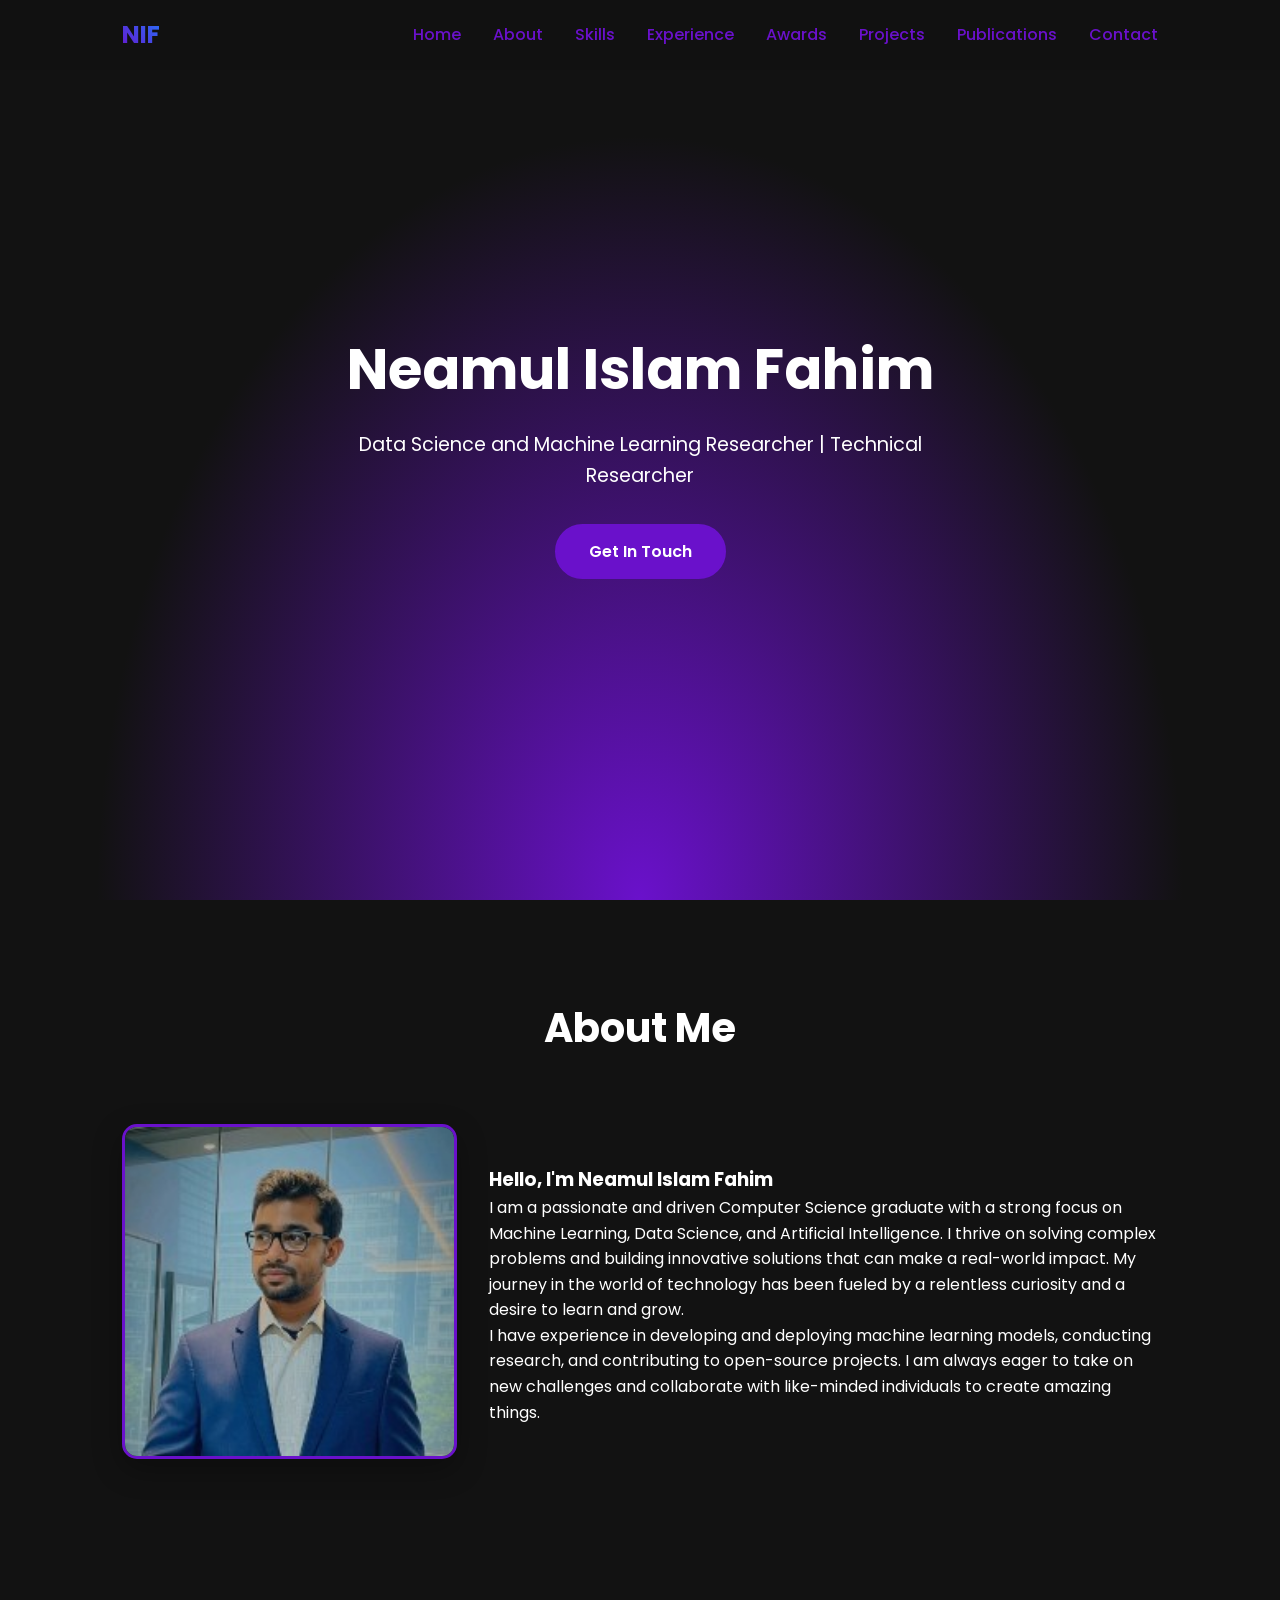
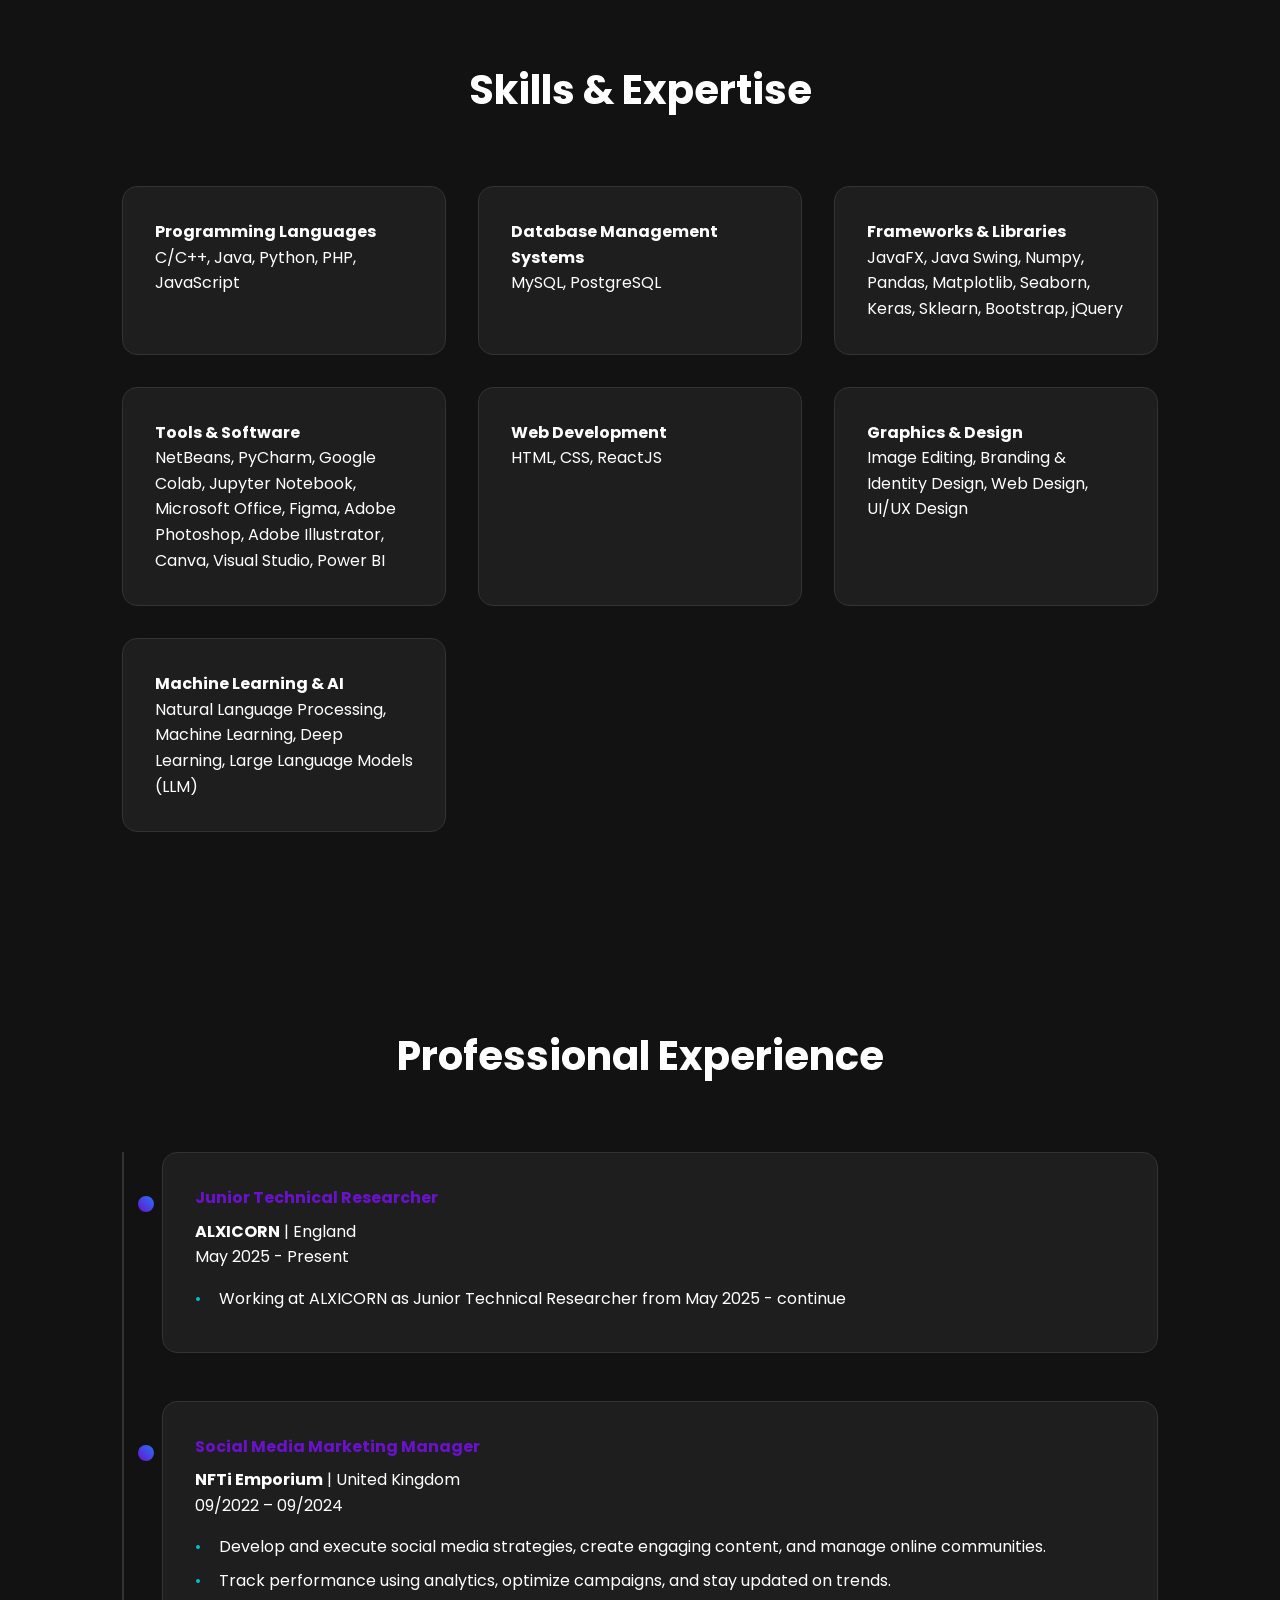
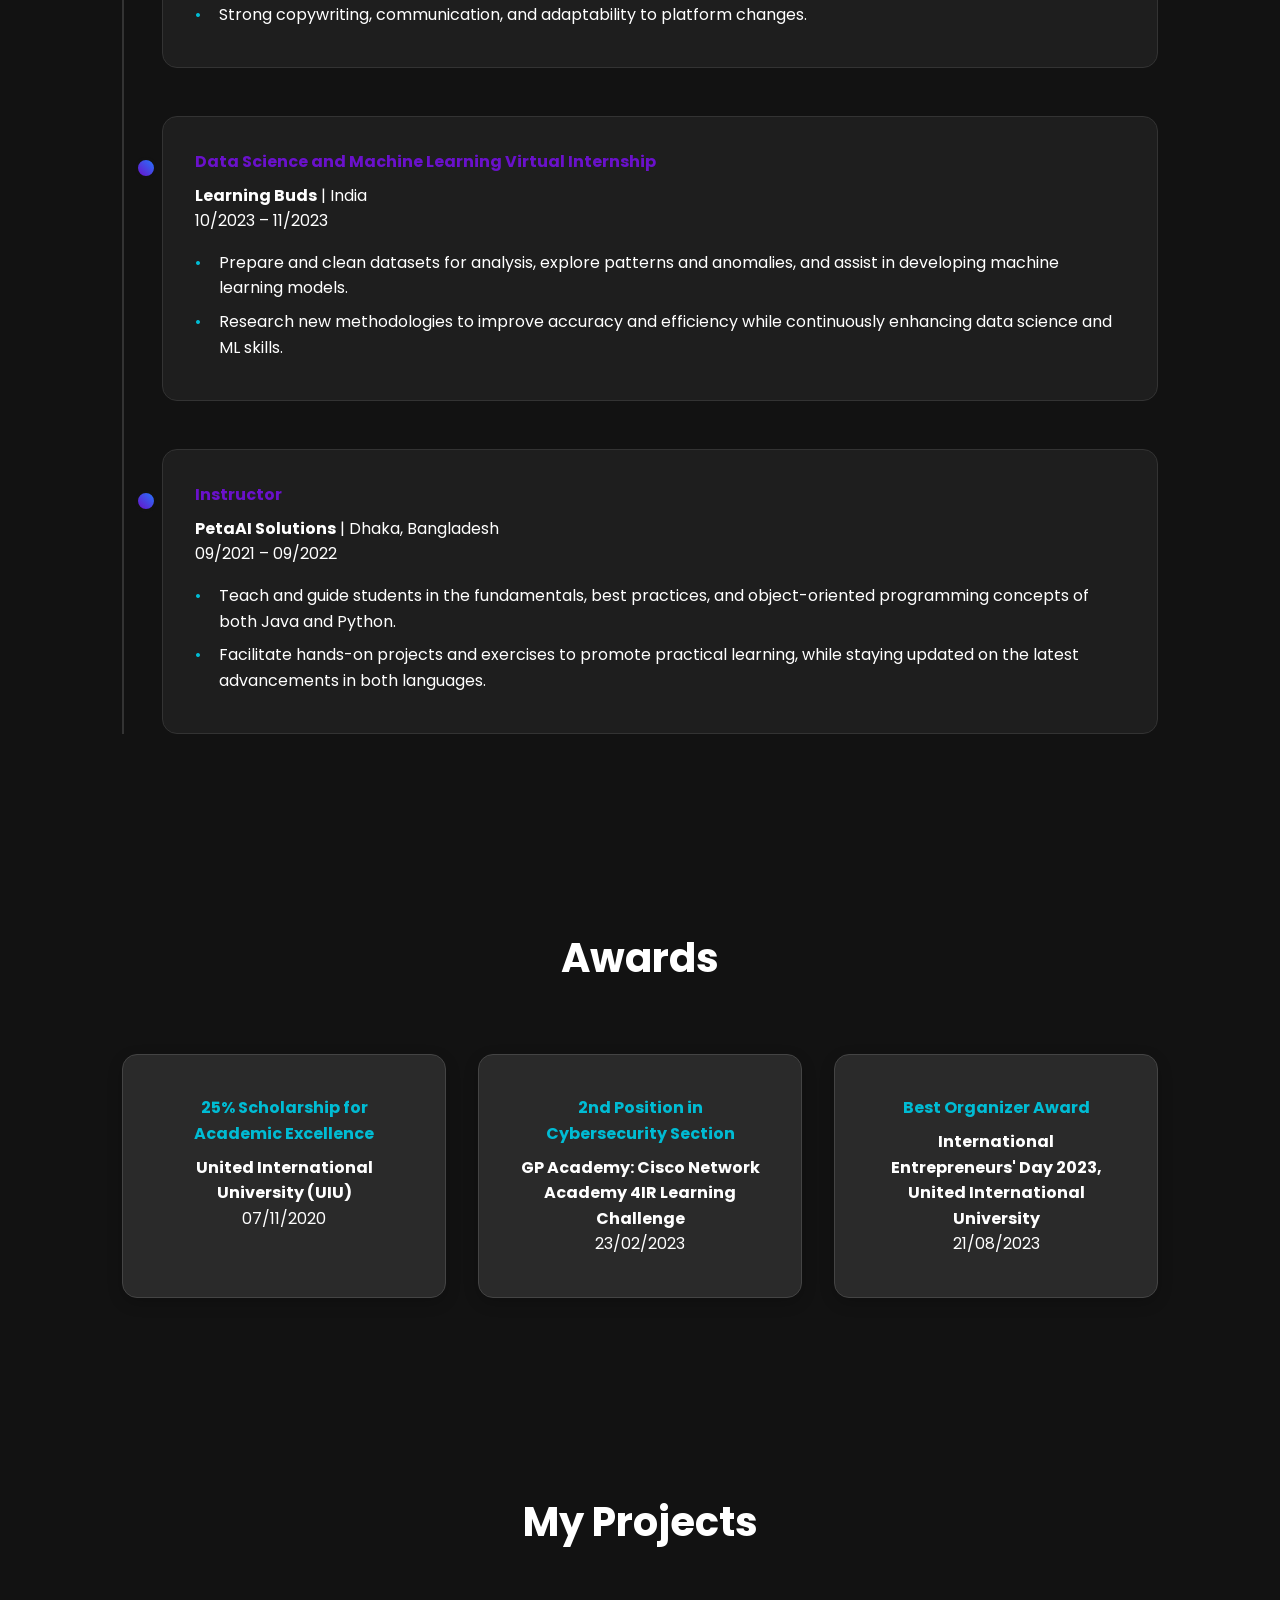
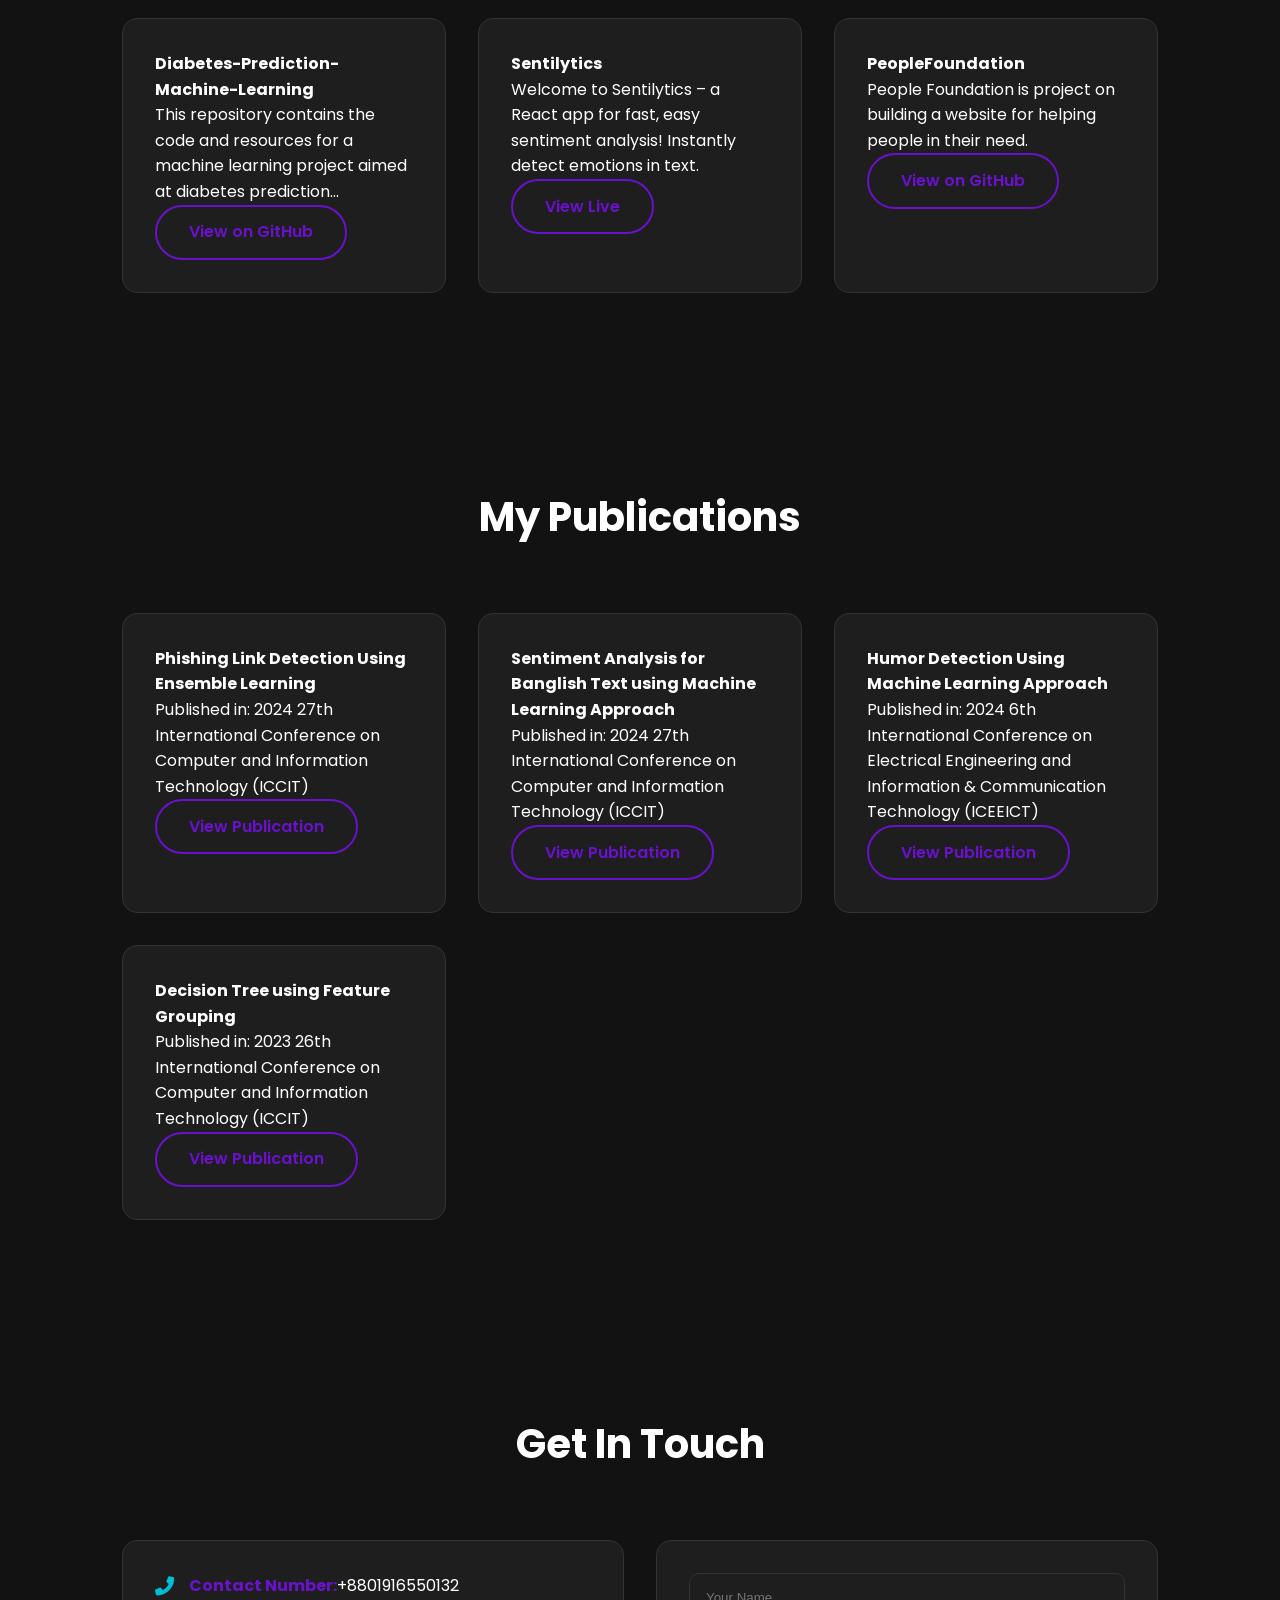
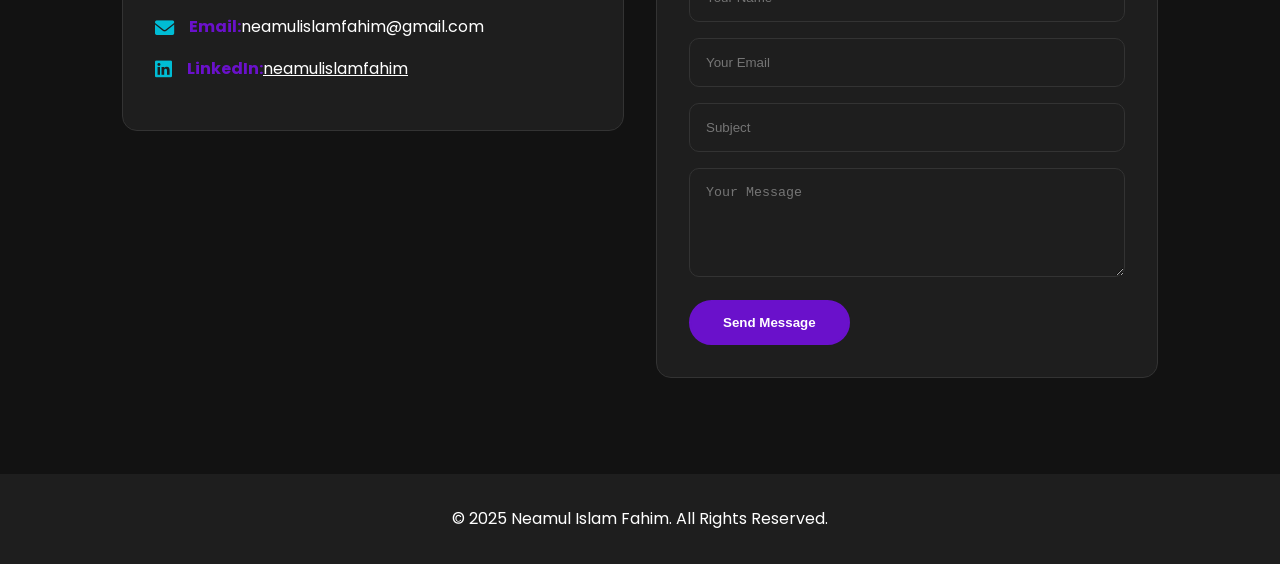
==== index.html @ 8d65718f "Update index.html" ====
<!DOCTYPE html>
<html lang="en">
<head>
    <meta charset="UTF-8">
    <meta name="viewport" content="width=device-width, initial-scale=1.0">
    <meta name="google-site-verification" content="n-lqE9daIj8BLgBkZ8KGbKtMg1hWwAxLnI8CBGKOR2A" />
    <meta name="description" content="Official website of Neamul Islam Fahim – showcasing my portfolio, projects, and skills.">
    <meta name="keywords" content="Neamul Islam Fahim, Portfolio, Web Developer, Projects">
    <meta name="author" content="Neamul Islam Fahim">
    <title>Neamul Islam Fahim - Portfolio</title>
    <link rel="stylesheet" href="style.css">
    <link rel="stylesheet" href="https://cdnjs.cloudflare.com/ajax/libs/font-awesome/6.0.0-beta3/css/all.min.css">
</head>
<body>

    <header>
        <div class="container">
            <nav>
                <a href="#home" class="logo">NIF</a>
                <ul class="nav-links">
                    <li><a href="#home">Home</a></li>
                    <li><a href="#about">About</a></li>
                    <li><a href="#skills">Skills</a></li>
                    <li><a href="#experience">Experience</a></li>
                    <li><a href="#awards">Awards</a></li>
                    <li><a href="#projects">Projects</a></li>
                    <li><a href="#publications">Publications</a></li>
                    <li><a href="#contact">Contact</a></li>
                </ul>
                <div class="burger">
                    <div class="line1"></div>
                    <div class="line2"></div>
                    <div class="line3"></div>
                </div>
            </nav>
        </div>
    </header>

    <main>
        <section id="home" class="hero">
            <div class="container">
                <h1 class="animated fadeInDown">Neamul Islam Fahim</h1>
                <p class="animated fadeInUp">Data Science and Machine Learning Researcher | Technical Researcher</p>
                <a href="#contact" class="btn btn-primary animated fadeInUp">Get In Touch</a>
            </div>
        </section>

        <section id="about">
            <div class="container">
                <div class="section-title animated fadeInUp">
                    <h2>About Me</h2>
                </div>
                <div class="grid-container">
                    <div class="animated fadeInLeft">
                        <img src="1746080669845.jpg" alt="Neamul Islam Fahim" class="profile-picture" style="width: 100%; border-radius: 15px;">
                    </div>
                    <div class="animated fadeInRight">
                        <h3>Hello, I'm Neamul Islam Fahim</h3>
                        <p>I am a passionate and driven Computer Science graduate with a strong focus on Machine Learning, Data Science, and Artificial Intelligence. I thrive on solving complex problems and building innovative solutions that can make a real-world impact. My journey in the world of technology has been fueled by a relentless curiosity and a desire to learn and grow.</p>
                        <p>I have experience in developing and deploying machine learning models, conducting research, and contributing to open-source projects. I am always eager to take on new challenges and collaborate with like-minded individuals to create amazing things.</p>
                    </div>
                </div>
            </div>
        </section>

        <section id="skills">
            <div class="container">
                <div class="section-title animated fadeInUp">
                    <h2>Skills & Expertise</h2>
                </div>
                <div class="grid-container">
                    <div class="card animated fadeInUp">
                        <h4>Programming Languages</h4>
                        <p>C/C++, Java, Python, PHP, JavaScript</p>
                    </div>
                    <div class="card animated fadeInUp">
                        <h4>Database Management Systems</h4>
                        <p>MySQL, PostgreSQL</p>
                    </div>
                    <div class="card animated fadeInUp">
                        <h4>Frameworks & Libraries</h4>
                        <p>JavaFX, Java Swing, Numpy, Pandas, Matplotlib, Seaborn, Keras, Sklearn, Bootstrap, jQuery</p>
                    </div>
                    <div class="card animated fadeInUp">
                        <h4>Tools & Software</h4>
                        <p>NetBeans, PyCharm, Google Colab, Jupyter Notebook, Microsoft Office, Figma, Adobe Photoshop, Adobe Illustrator, Canva, Visual Studio, Power BI</p>
                    </div>
                    <div class="card animated fadeInUp">
                        <h4>Web Development</h4>
                        <p>HTML, CSS, ReactJS</p>
                    </div>
                    <div class="card animated fadeInUp">
                        <h4>Graphics & Design</h4>
                        <p>Image Editing, Branding & Identity Design, Web Design, UI/UX Design</p>
                    </div>
                    <div class="card animated fadeInUp">
                        <h4>Machine Learning & AI</h4>
                        <p>Natural Language Processing, Machine Learning, Deep Learning, Large Language Models (LLM)</p>
                    </div>
                </div>
            </div>
        </section>

        <section id="experience">
            <div class="container">
                <div class="section-title animated fadeInUp">
                    <h2>Professional Experience</h2>
                </div>
                <div class="grid-container">
                    <div class="experience-item animated fadeInUp">
                        <h4>Junior Technical Researcher</h4>
                        <p><strong>ALXICORN</strong> | England</p>
                        <p>May 2025 - Present</p>
                        <ul>
                            <li>Working at ALXICORN as Junior Technical Researcher from May 2025 - continue</li>
                        </ul>
                    </div>
                    <div class="experience-item animated fadeInUp">
                        <h4>Social Media Marketing Manager</h4>
                        <p><strong>NFTi Emporium</strong> | United Kingdom</p>
                        <p>09/2022 – 09/2024</p>
                        <ul>
                            <li>Develop and execute social media strategies, create engaging content, and manage online communities.</li>
                            <li>Track performance using analytics, optimize campaigns, and stay updated on trends.</li>
                            <li>Strong copywriting, communication, and adaptability to platform changes.</li>
                        </ul>
                    </div>
                    <div class="experience-item animated fadeInUp">
                        <h4>Data Science and Machine Learning Virtual Internship</h4>
                        <p><strong>Learning Buds</strong> | India</p>
                        <p>10/2023 – 11/2023</p>
                        <ul>
                            <li>Prepare and clean datasets for analysis, explore patterns and anomalies, and assist in developing machine learning models.</li>
                            <li>Research new methodologies to improve accuracy and efficiency while continuously enhancing data science and ML skills.</li>
                        </ul>
                    </div>
                    <div class="experience-item animated fadeInUp">
                        <h4>Instructor</h4>
                        <p><strong>PetaAI Solutions</strong> | Dhaka, Bangladesh</p>
                        <p>09/2021 – 09/2022</p>
                        <ul>
                            <li>Teach and guide students in the fundamentals, best practices, and object-oriented programming concepts of both Java and Python.</li>
                            <li>Facilitate hands-on projects and exercises to promote practical learning, while staying updated on the latest advancements in both languages.</li>
                        </ul>
                    </div>
                </div>
            </div>
        </section>

        <section id="awards">
            <div class="container">
                <div class="section-title animated fadeInUp">
                    <h2>Awards</h2>
                </div>
                <div class="grid-container">
                    <div class="card animated fadeInUp">
                        <h4>25% Scholarship for Academic Excellence</h4>
                        <p><strong>United International University (UIU)</strong></p>
                        <p>07/11/2020</p>
                    </div>
                    <div class="card animated fadeInUp">
                        <h4>2nd Position in Cybersecurity Section</h4>
                        <p><strong>GP Academy: Cisco Network Academy 4IR Learning Challenge</strong></p>
                        <p>23/02/2023</p>
                    </div>
                    <div class="card animated fadeInUp">
                        <h4>Best Organizer Award</h4>
                        <p><strong>International Entrepreneurs' Day 2023, United International University</strong></p>
                        <p>21/08/2023</p>
                    </div>
                </div>
            </div>
        </section>

        <section id="projects">
            <div class="container">
                <div class="section-title animated fadeInUp">
                    <h2>My Projects</h2>
                </div>
                <div class="grid-container" id="projects-container">
                    <div class="card animated fadeInUp">
                        <h4>Diabetes-Prediction-Machine-Learning</h4>
                        <p>This repository contains the code and resources for a machine learning project aimed at diabetes prediction...</p>
                        <a href="https://github.com/NeamulIslamFahim/Diabetes-Prediction-Machine-Learning" class="btn btn-secondary" target="_blank">View on GitHub</a>
                    </div>
                    <div class="card animated fadeInUp">
                        <h4>Sentilytics</h4>
                        <p>Welcome to Sentilytics – a React app for fast, easy sentiment analysis! Instantly detect emotions in text.</p>
                        <a href="https://neamulislamfahim.github.io/Sentilytics/" class="btn btn-secondary" target="_blank">View Live</a>
                    </div>
                    <div class="card animated fadeInUp">
                        <h4>PeopleFoundation</h4>
                        <p>People Foundation is project on building a website for helping people in their need.</p>
                        <a href="https://github.com/NeamulIslamFahim/PeopleFoundation" class="btn btn-secondary" target="_blank">View on GitHub</a>
                    </div>
                </div>
            </div>
        </section>

        <section id="publications">
            <div class="container">
                <div class="section-title animated fadeInUp">
                    <h2>My Publications</h2>
                </div>
                <div class="grid-container" id="publications-container">
                    <div class="card animated fadeInUp">
                        <h4>Phishing Link Detection Using Ensemble Learning</h4>
                        <p>Published in: 2024 27th International Conference on Computer and Information Technology (ICCIT)</p>
                        <a href="https://doi.org/10.1109/ICCIT64611.2024.11022567" class="btn btn-secondary">View Publication</a>
                    </div>
                    <div class="card animated fadeInUp">
                        <h4>Sentiment Analysis for Banglish Text using Machine Learning Approach</h4>
                        <p>Published in: 2024 27th International Conference on Computer and Information Technology (ICCIT)</p>
                        <a href="https://doi.org/10.1109/ICCIT64611.2024.11022100" class="btn btn-secondary">View Publication</a>
                    </div>
                    <div class="card animated fadeInUp">
                        <h4>Humor Detection Using Machine Learning Approach</h4>
                        <p>Published in: 2024 6th International Conference on Electrical Engineering and Information & Communication Technology (ICEEICT)</p>
                        <a href="https://doi.org/10.1109/ICEEICT62016.2024.10534417" class="btn btn-secondary">View Publication</a>
                    </div>
                    <div class="card animated fadeInUp">
                        <h4>Decision Tree using Feature Grouping</h4>
                        <p>Published in: 2023 26th International Conference on Computer and Information Technology (ICCIT)</p>
                        <a href="https://doi.org/10.1109/ICCIT60459.2023.10441110" class="btn btn-secondary" target="_blank">View Publication</a>
                    </div>
                </div>
            </div>
        </section>

        <section id="contact">
            <div class="container">
                <div class="section-title animated fadeInUp">
                    <h2>Get In Touch</h2>
                </div>
                <div class="grid-container contact-grid">
                    <div class="contact-info animated fadeInUp">
                        <p><i class="fas fa-phone-alt"></i> <strong>Contact Number:</strong> +8801916550132</p>
                        <p><i class="fas fa-envelope"></i> <strong>Email:</strong>  neamulislamfahim@gmail.com</p>
                        <p><i class="fab fa-linkedin"></i> <strong>LinkedIn:</strong>  <a href="https://bd.linkedin.com/in/neamulislamfahim" target="_blank">neamulislamfahim</a></p>
                    </div>
                    <div class="contact-form animated fadeInUp">
                        <form action="mailto:neamulislamfahim@gmail.com" method="post" enctype="text/plain">
                            <input type="text" name="name" placeholder="Your Name">
                            <input type="email" name="email" placeholder="Your Email">
                            <input type="text" name="subject" placeholder="Subject">
                            <textarea name="message" placeholder="Your Message" rows="5"></textarea>
                            <button type="submit" class="btn btn-primary">Send Message</button>
                        </form>
                    </div>
                </div>
            </div>
        </section>
    </main>

    <footer>
        <div class="container">
            <p>&copy; 2025 Neamul Islam Fahim. All Rights Reserved.</p>
        </div>
    </footer>

    <script src="script.js"></script>
</body>
</html>
---- style.css ----
@import url('https://fonts.googleapis.com/css2?family=Poppins:wght@300;400;500;600;700&display=swap');

:root {
    --primary-color: #6a11cb;
    --secondary-color: #2575fc;
    --background-color: #121212;
    --text-color: #ffffff;
    --card-color: #1e1e1e;
    --border-color: #333333;
    --accent-color: #00bcd4; /* A new accent color for differentiation */
}

* {
    margin: 0;
    padding: 0;
    box-sizing: border-box;
}

body {
    font-family: 'Poppins', sans-serif;
    background-color: var(--background-color);
    color: var(--text-color);
    line-height: 1.6;
    overflow-x: hidden;
    word-wrap: break-word; /* Added for long words */
}

a {
    color: var(--primary-color);
    text-decoration: none;
    transition: color 0.3s ease;
}

a:hover {
    color: var(--secondary-color);
}

.container {
    max-width: 1100px;
    margin: 0 auto;
    padding: 0 2rem;
}

header {
    background-color: rgba(18, 18, 18, 0.8);
    backdrop-filter: blur(10px);
    padding: 1rem 0;
    position: fixed;
    width: 100%;
    top: 0;
    z-index: 1000;
    transition: background-color 0.3s ease;
}

header.scrolled {
    background-color: rgba(18, 18, 18, 0.95);
}

nav {
    display: flex;
    justify-content: space-between;
    align-items: center;
}

nav ul {
    list-style: none;
    display: flex;
    gap: 2rem;
}

nav ul li a {
    font-weight: 500;
    position: relative;
}

nav ul li a::after {
    content: '';
    position: absolute;
    width: 0;
    height: 2px;
    bottom: -5px;
    left: 0;
    background: linear-gradient(45deg, var(--primary-color), var(--secondary-color));
    transition: width 0.3s ease;
}

nav ul li a:hover::after {
    width: 100%;
}

.logo {
    font-size: 1.5rem;
    font-weight: 700;
    background: linear-gradient(45deg, var(--primary-color), var(--secondary-color));
    -webkit-background-clip: text;
    -webkit-text-fill-color: transparent;
}

.hero {
    min-height: 100vh;
    display: flex;
    align-items: center;
    text-align: center;
    padding-top: 100px;
    background: radial-gradient(ellipse at bottom, var(--primary-color) 0%, var(--background-color) 60%);
}

.hero h1 {
    font-size: 3.5rem;
    font-weight: 700;
    margin-bottom: 1rem;
    animation: fadeInDown 1s ease;
}

.hero p {
    font-size: 1.2rem;
    max-width: 600px;
    margin: 0 auto 2rem auto;
    animation: fadeInUp 10s ease;
}

.btn {
    display: inline-block;
    padding: 0.8rem 2rem;
    border: 2px solid var(--primary-color);
    border-radius: 50px;
    font-weight: 600;
    transition: all 0.3s ease;
}

.btn-primary {
    background-color: var(--primary-color);
    color: var(--text-color);
}

.btn-primary:hover {
    background-color: transparent;
    color: var(--primary-color);
}

.btn-secondary {
    background-color: transparent;
    color: var(--primary-color);
}

.btn-secondary:hover {
    background-color: var(--primary-color);
    color: var(--text-color);
}

section {
    padding: 6rem 0;
}

.section-title {
    text-align: center;
    margin-bottom: 4rem;
}

.section-title h2 {
    font-size: 2.5rem;
    font-weight: 700;
    margin-bottom: 1rem;
}

.card {
    background-color: var(--card-color);
    padding: 2rem;
    border-radius: 15px;
    border: 1px solid var(--border-color);
    transition: transform 0.3s ease, box-shadow 0.3s ease;
}

.card:hover {
    transform: translateY(-10px);
    box-shadow: 0 10px 30px rgba(0, 0, 0, 0.3);
}

.grid-container {
    display: grid;
    grid-template-columns: repeat(auto-fit, minmax(300px, 1fr));
    gap: 2rem;
}

#about .grid-container {
    grid-template-columns: 1fr 2fr;
    align-items: center;
}

.profile-picture {
    width: 100%;
    border-radius: 15px;
    border: 3px solid var(--primary-color);
    box-shadow: 0 10px 30px rgba(0, 0, 0, 0.3);
    transition: transform 0.3s ease, box-shadow 0.3s ease;
}

.profile-picture:hover {
    transform: scale(1.05);
    box-shadow: 0 15px 40px rgba(0, 0, 0, 0.5);
}

.progress-bar {
    background-color: #333;
    border-radius: 5px;
    margin-bottom: 1rem;
}

.progress {
    background: linear-gradient(45deg, var(--primary-color), var(--secondary-color));
    height: 10px;
    border-radius: 5px;
    text-align: right;
    color: white;
    padding-right: 5px;
}

form input,
form textarea {
    width: 100%;
    padding: 1rem;
    margin-bottom: 1rem;
    background-color: var(--card-color);
    border: 1px solid var(--border-color);
    border-radius: 10px;
    color: var(--text-color);
}

footer {
    text-align: center;
    padding: 2rem 0;
    background-color: var(--card-color);
}

/* Professional Experience Section Styling */
#experience .grid-container {
    display: flex;
    flex-direction: column;
    gap: 3rem;
    position: relative;
    padding-left: 20px; /* Space for the timeline line */
}

#experience .grid-container::before {
    content: '';
    position: absolute;
    left: 0;
    top: 0;
    bottom: 0;
    width: 2px;
    background-color: var(--border-color);
}

.experience-item {
    background-color: var(--card-color);
    padding: 2rem;
    border-radius: 15px;
    border: 1px solid var(--border-color);
    position: relative;
    margin-left: 20px; /* Offset for the dot */
}

.experience-item::before {
    content: '';
    position: absolute;
    left: -28px; /* Position the dot on the timeline */
    top: 2.5rem;
    width: 16px;
    height: 16px;
    background: linear-gradient(45deg, var(--primary-color), var(--secondary-color));
    border-radius: 50%;
    border: 3px solid var(--background-color);
    z-index: 1;
}

.experience-item h4 {
    color: var(--primary-color);
    margin-bottom: 0.5rem;
}

.experience-item p strong {
    color: var(--text-color);
}

.experience-item ul {
    list-style: none;
    padding-left: 0;
    margin-top: 1rem;
}

.experience-item ul li {
    margin-bottom: 0.5rem;
    position: relative;
    padding-left: 1.5rem;
}

.experience-item ul li::before {
    content: '\2022'; /* Bullet point */
    color: var(--accent-color);
    position: absolute;
    left: 0;
}

/* Awards Section Styling */
#awards .grid-container {
    grid-template-columns: repeat(auto-fit, minmax(300px, 1fr));
}

#awards .card {
    background-color: #2a2a2a; /* Slightly different card color */
    border: 1px solid #444;
    box-shadow: 0 5px 15px rgba(0, 0, 0, 0.2);
    text-align: center;
    padding: 2.5rem;
}

#awards .card h4 {
    color: var(--accent-color);
    margin-bottom: 0.5rem;
}

#awards .card p strong {
    color: var(--text-color);
}

/* Contact Section Styling */
#contact .contact-grid {
    display: grid;
    grid-template-columns: repeat(auto-fit, minmax(300px, 1fr));
    gap: 2rem;
    align-items: start;
}

#contact .contact-info,
#contact .contact-form {
    background-color: var(--card-color);
    padding: 2rem;
    border-radius: 15px;
    border: 1px solid var(--border-color);
}

#contact .contact-info p {
    margin-bottom: 1rem;
    display: flex;
    align-items: center;
}

#contact .contact-info p strong {
    color: var(--primary-color);
}

#contact .contact-info a {
    color: var(--text-color);
    text-decoration: underline;
}

#contact .contact-info i {
    font-size: 1.2rem;
    margin-right: 15px;
    color: var(--accent-color);
}

@keyframes fadeInDown {
    from {
        opacity: 0;
        transform: translateY(-50px);
    }
    to {
        opacity: 1;
        transform: translateY(0);
    }
}

@keyframes fadeInUp {
    from {
        opacity: 0;
        transform: translateY(50px);
    }
    to {
        opacity: 1;
        transform: translateY(0);
    }
}

.animated {
    opacity: 0;
    transition: opacity 0.5s, transform 0.5s;
}

.fadeInUp {
    transform: translateY(50px);
}

.fadeInLeft {
    transform: translateX(-50px);
}

.fadeInRight {
    transform: translateX(50px);
}

.visible {
    opacity: 1;
    transform: translate(0, 0);
}

/* Burger menu styles */
.burger {
    display: none; /* Hidden by default on desktop */
    cursor: pointer;
}

.burger div {
    width: 25px;
    height: 3px;
    background-color: var(--text-color);
    margin: 5px;
    transition: all 0.3s ease;
}

/* Responsive Styles */
@media screen and (max-width: 768px) {
    body {
        overflow-x: hidden;
    }

    nav ul {
        position: absolute;
        right: 0;
        height: 92vh;
        top: 8vh;
        background-color: var(--background-color);
        display: flex;
        flex-direction: column;
        align-items: center;
        width: 50%;
        transform: translateX(100%); /* This hides it initially */
        transition: transform 0.5s ease-in;
        z-index: 999;
        overflow-y: auto; /* Make it scrollable */
        gap: 0; /* Remove gap for mobile navigation */
    }

    nav ul li {
        display: block; /* Ensure list items are block-level */
        text-align: center; /* Center text within list items */
        padding: 1rem 0; /* Add vertical padding */
    }

    .burger {
        display: block;
    }

    .nav-active {
        transform: translateX(0%); /* This shows the nav */
    }

    .hero h1 {
        font-size: 2.5rem;
    }

    .hero p {
        font-size: 1rem;
    }

    .section-title h2 {
        font-size: 2rem;
    }

    #experience .grid-container {
        padding-left: 0; /* Remove padding-left from grid-container */
    }

    #experience .grid-container::before {
        left: 15px;
    }

    .experience-item {
        margin-left: 0; /* Remove margin-left from experience-item */
        padding-left: 40px; /* Add padding-left to experience-item to make space for dot */
    }

    .experience-item::before {
        left: 15px; /* Adjust dot position */
    }

    .grid-container {
        grid-template-columns: 1fr;
    }

    #about .grid-container {
        grid-template-columns: 1fr;
    }

    #contact .contact-grid {
        grid-template-columns: 1fr;
    }
}

@media screen and (max-width: 480px) {
    .container {
        padding: 0 1rem;
    }

    .hero h1 {
        font-size: 2rem;
    }

    .hero p {
        font-size: 0.9rem;
    }

    .section-title h2 {
        font-size: 1.8rem;
    }

    nav ul {
        width: 70%;
    }
}

@media screen and (max-width: 320px) {
    * {
        max-width: 100%;
        overflow-x: hidden;
    }

    body {
        word-wrap: break-word;
    }

    .hero h1 {
        font-size: 1.8rem;
    }

    .hero p {
        font-size: 0.8rem;
    }

    .section-title h2 {
        font-size: 1.6rem;
    }

    .container {
        padding: 0 0.5rem; /* Reduce padding further for very small screens */
    }

    nav ul {
        width: 100%; /* Adjust nav width for smaller screens */
    }

    .grid-container {
        grid-template-columns: 1fr; /* Ensure single column */
    }

    .card {
        padding: 1.5rem;
        min-width: 0;
    }

    #experience .experience-item {
        padding: 1.5rem;
        min-width: 0;
    }

    #awards .card {
        padding: 1.5rem;
        min-width: 0;
    }

    #contact .contact-info,
    #contact .contact-form {
        padding: 1.5rem;
        min-width: 0;
    }

    /* Adjust minmax for grid items to be smaller */
    .grid-container.minmax-adjust {
        grid-template-columns: repeat(auto-fit, minmax(260px, 1fr));
    }
}

/* Burger Animation */
.toggle .line1 {
    transform: rotate(-45deg) translate(-5px, 6px);
}

.toggle .line2 {
    opacity: 0;
}

.toggle .line3 {
    transform: rotate(45deg) translate(-5px, -6px);
}

/* Nav Link Fade Animation */
@keyframes navLinkFade {
    from {
        opacity: 0;
        transform: translateX(50px);
    }
    to {
        opacity: 1;
        transform: translateX(0px);
    }
}

/* Explicitly make nav links visible when active */
nav.nav-active li {
    opacity: 1 !important;
}
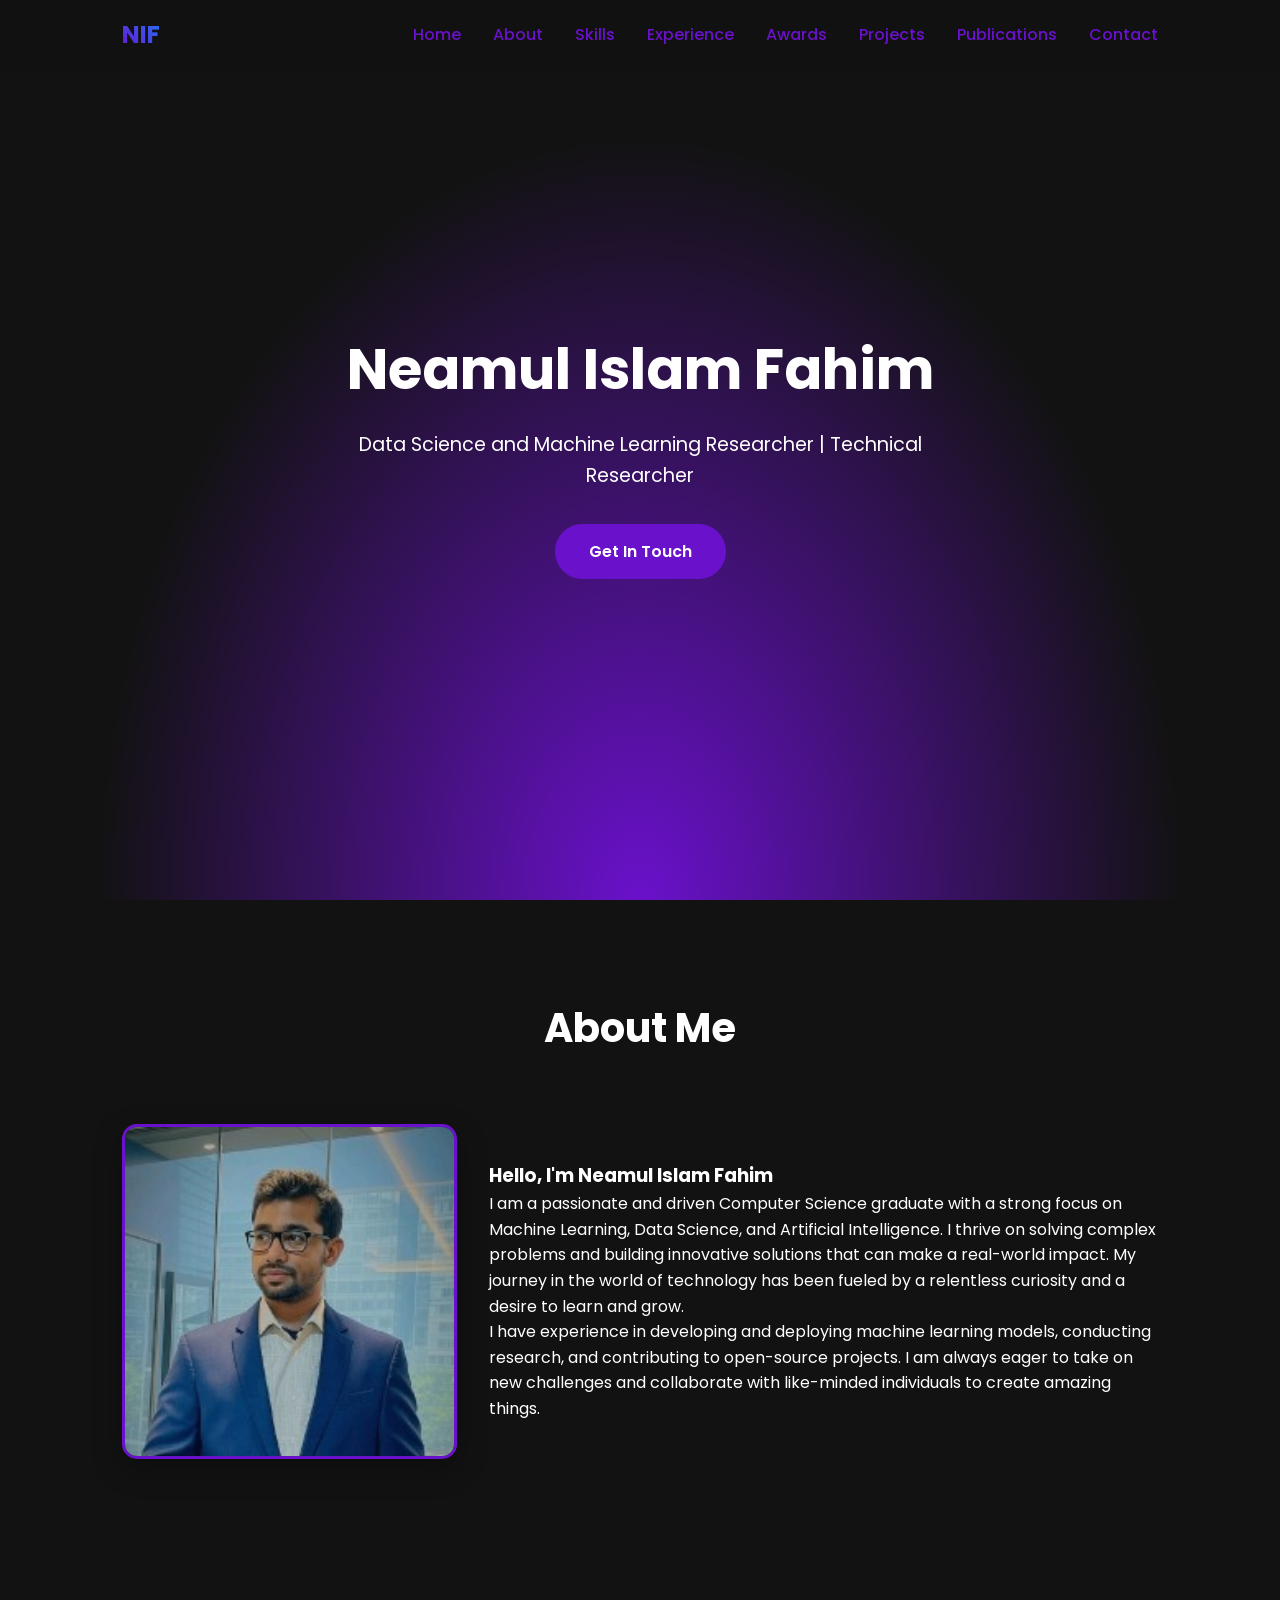
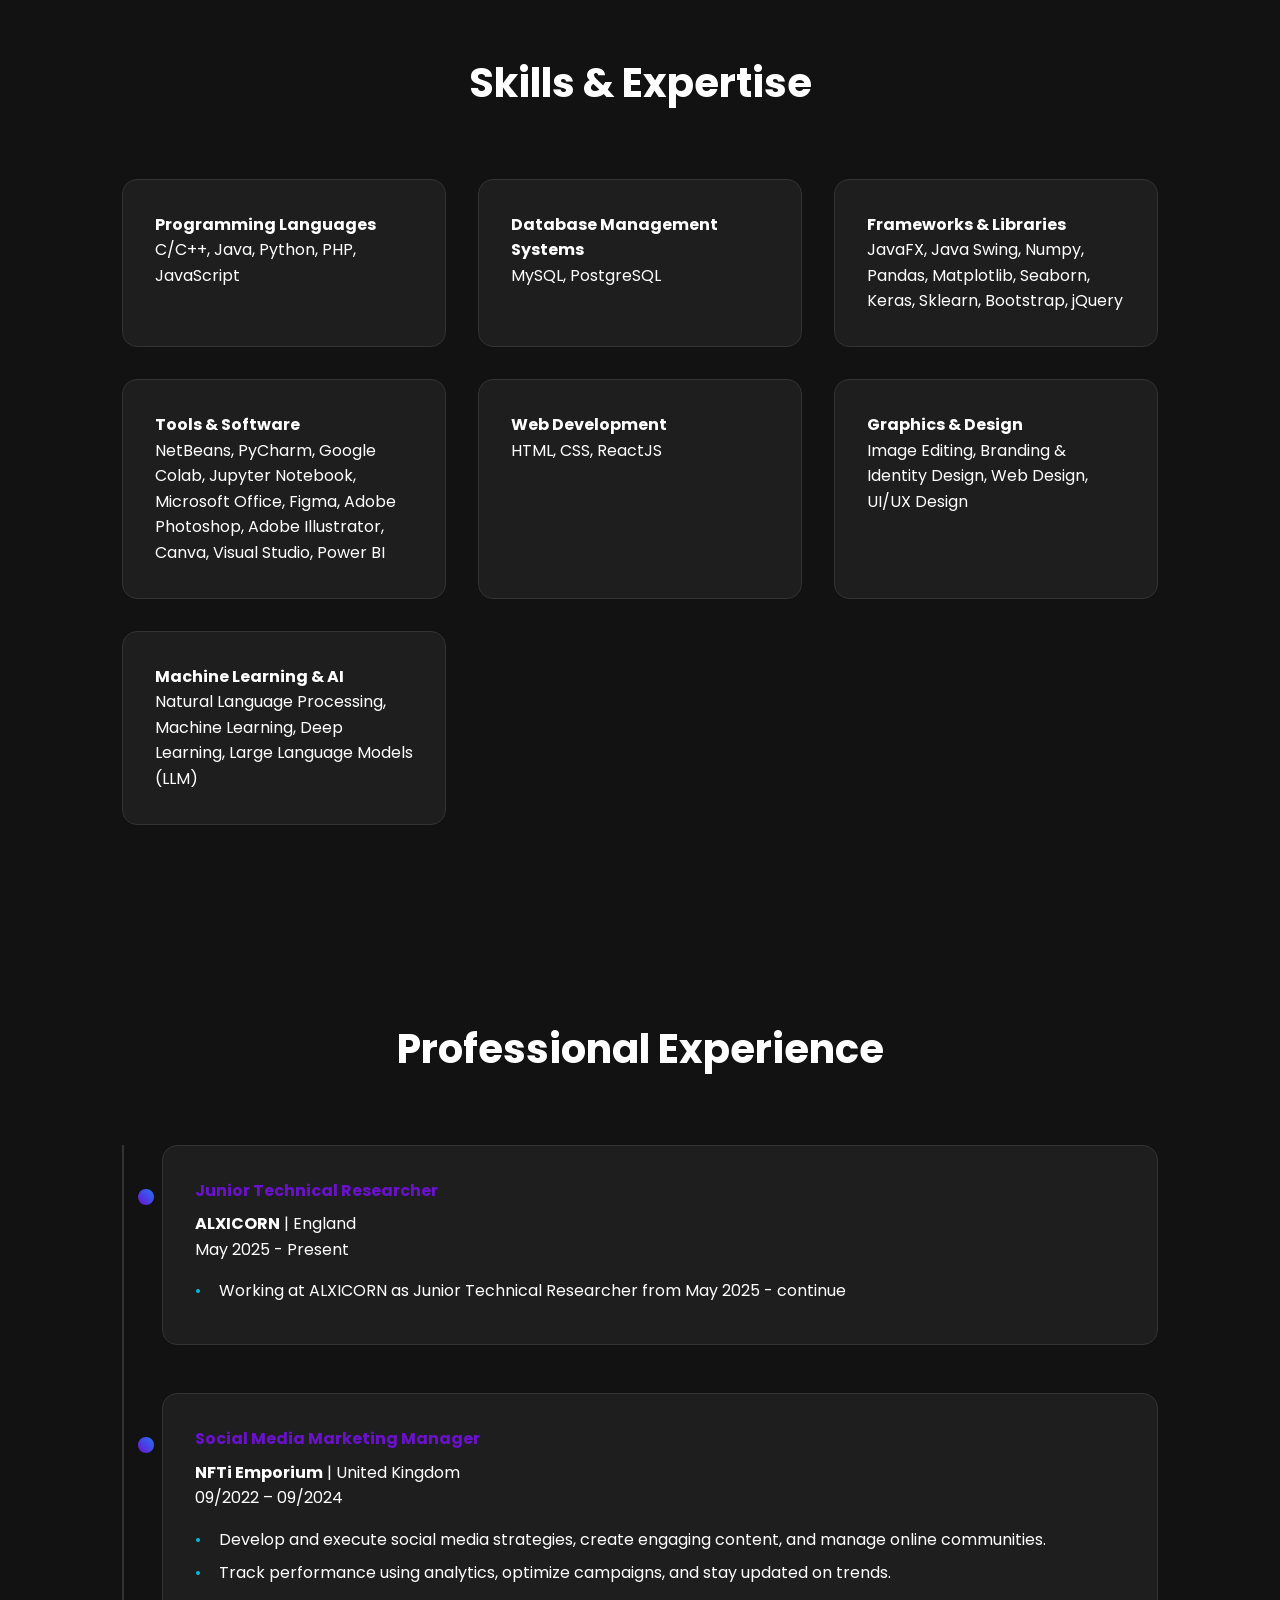
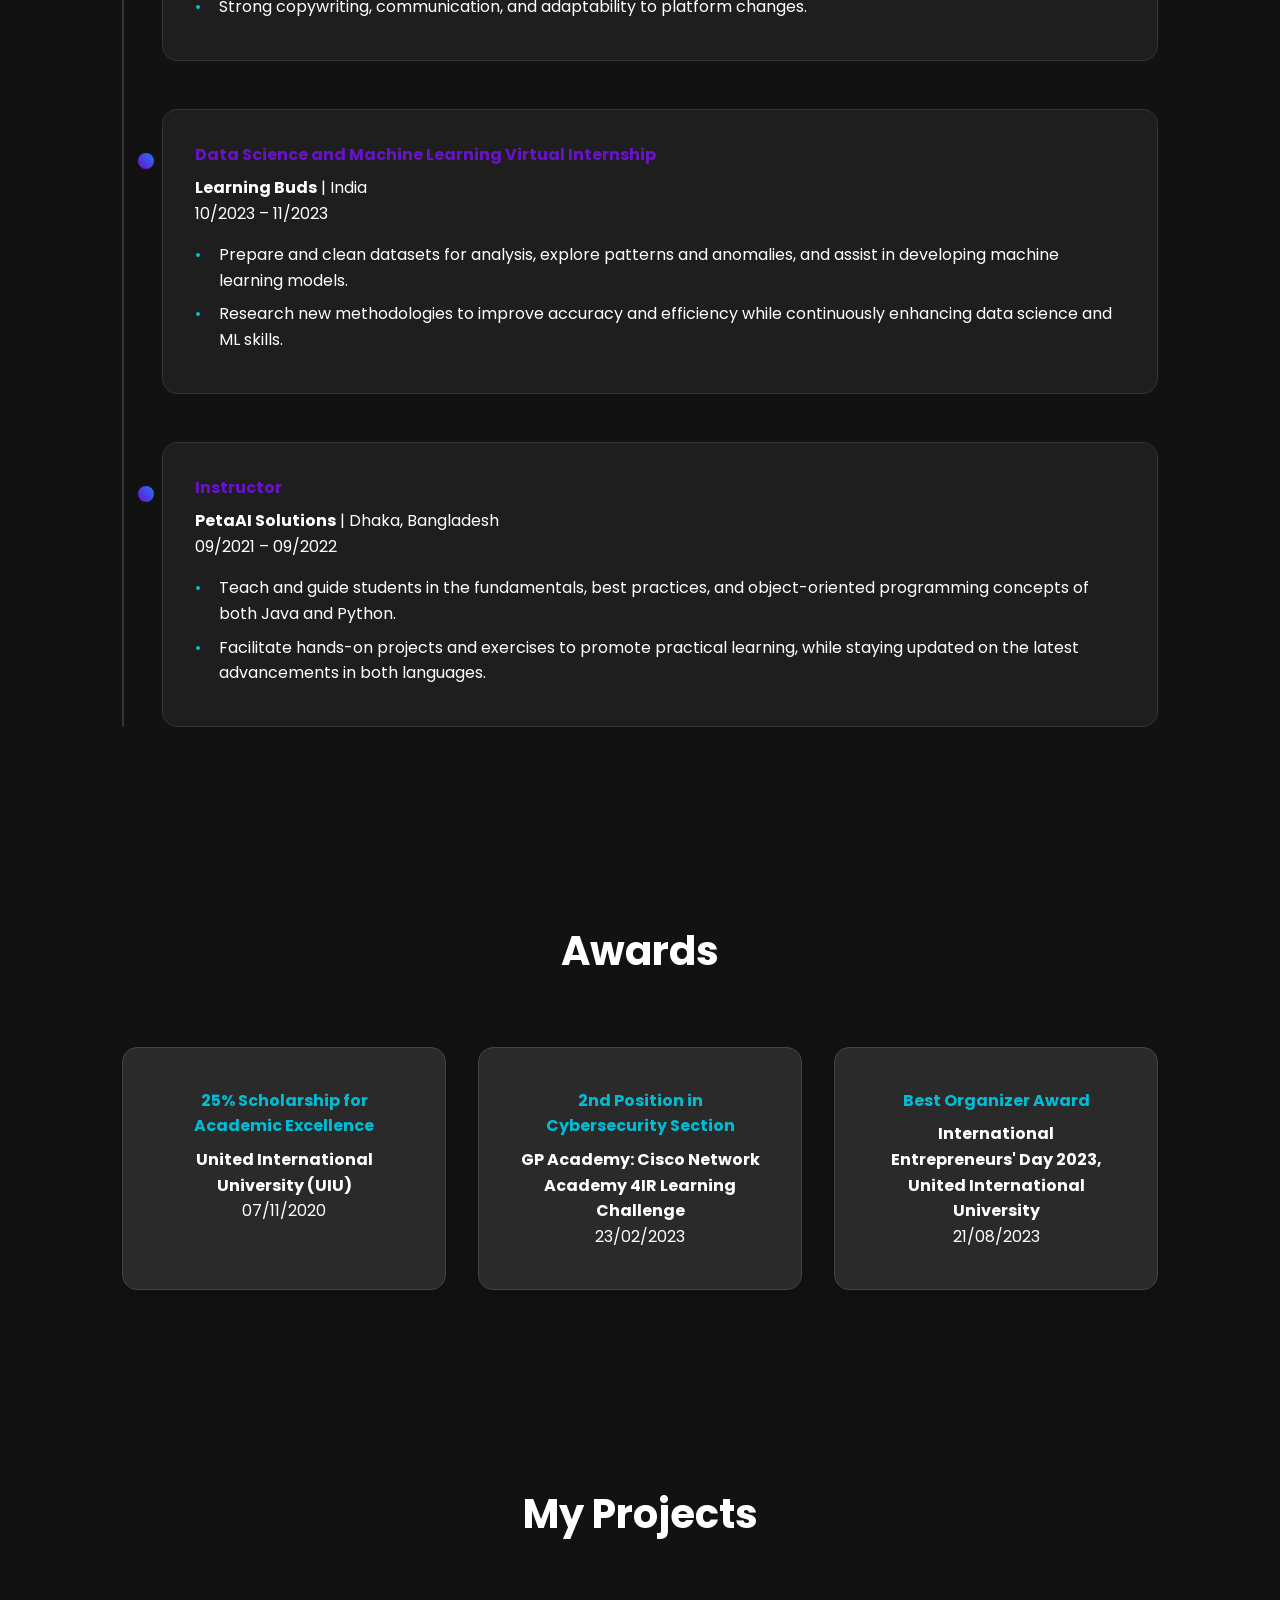
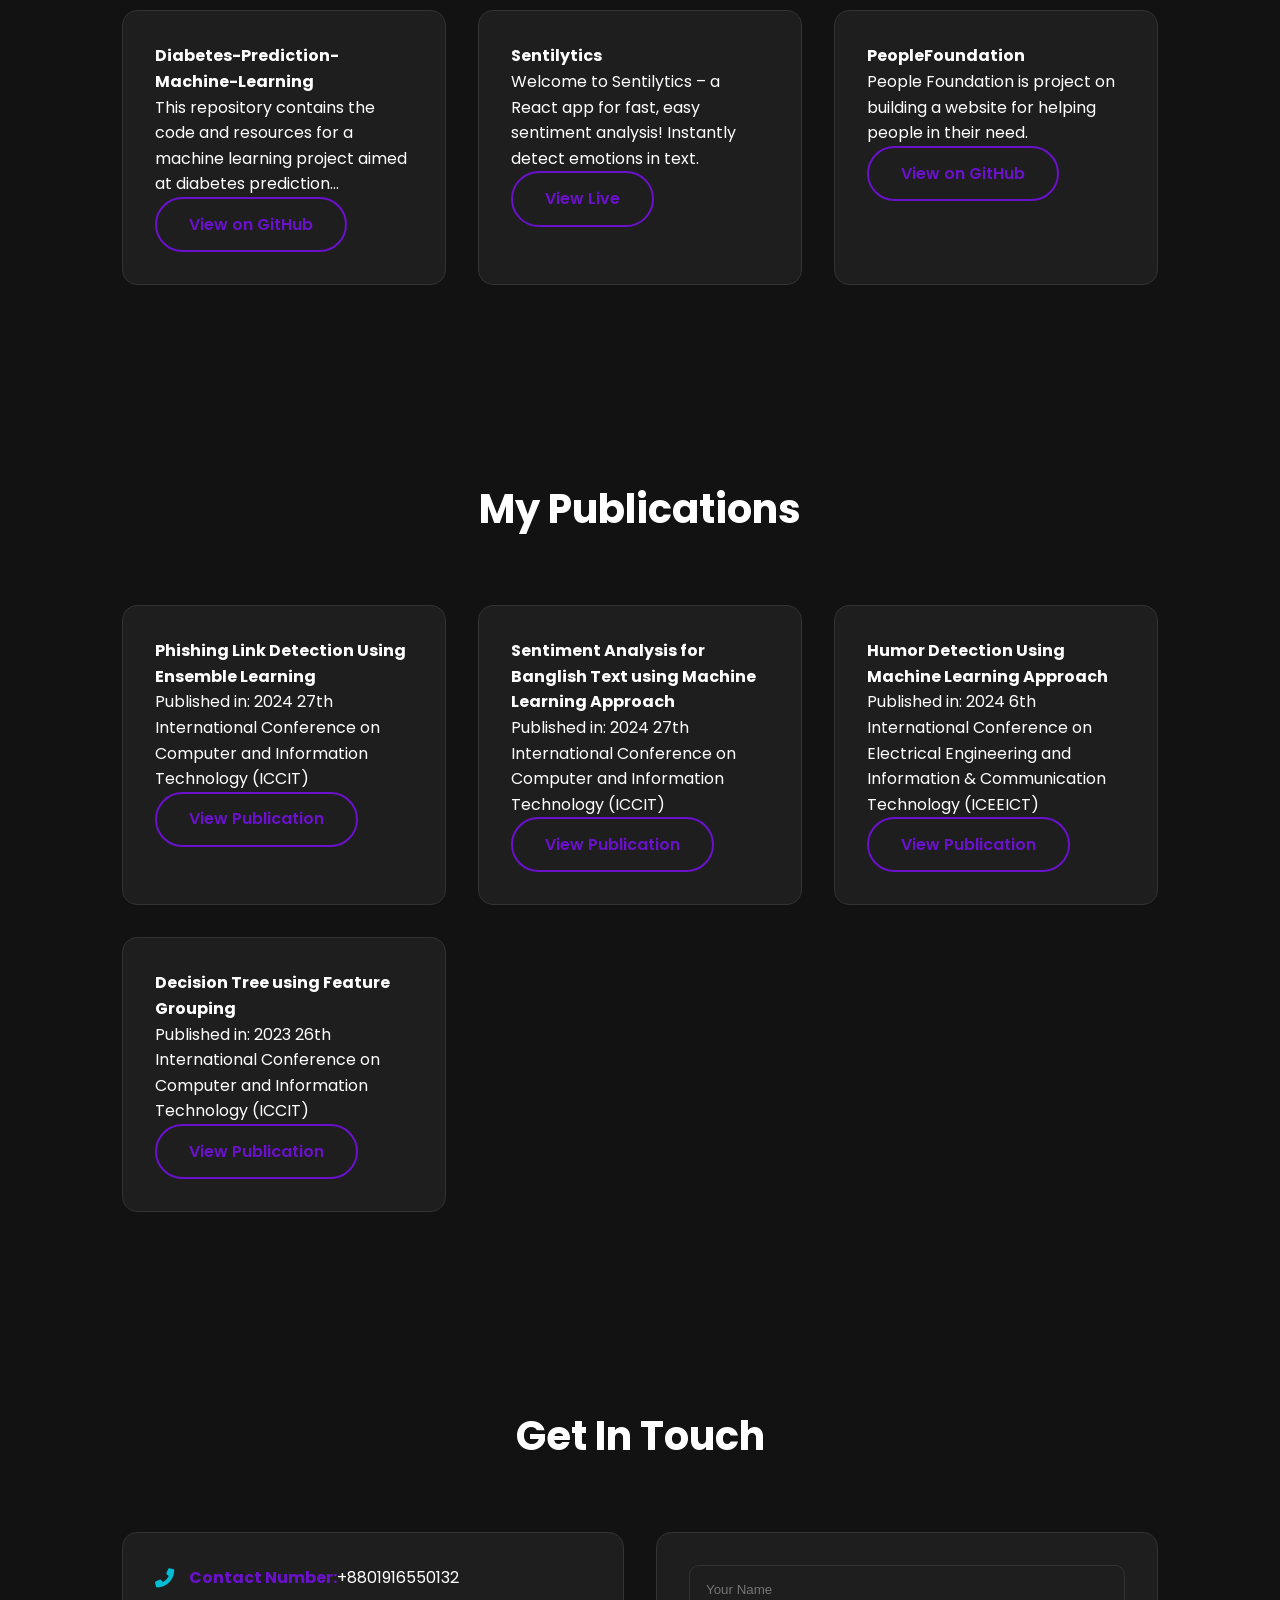
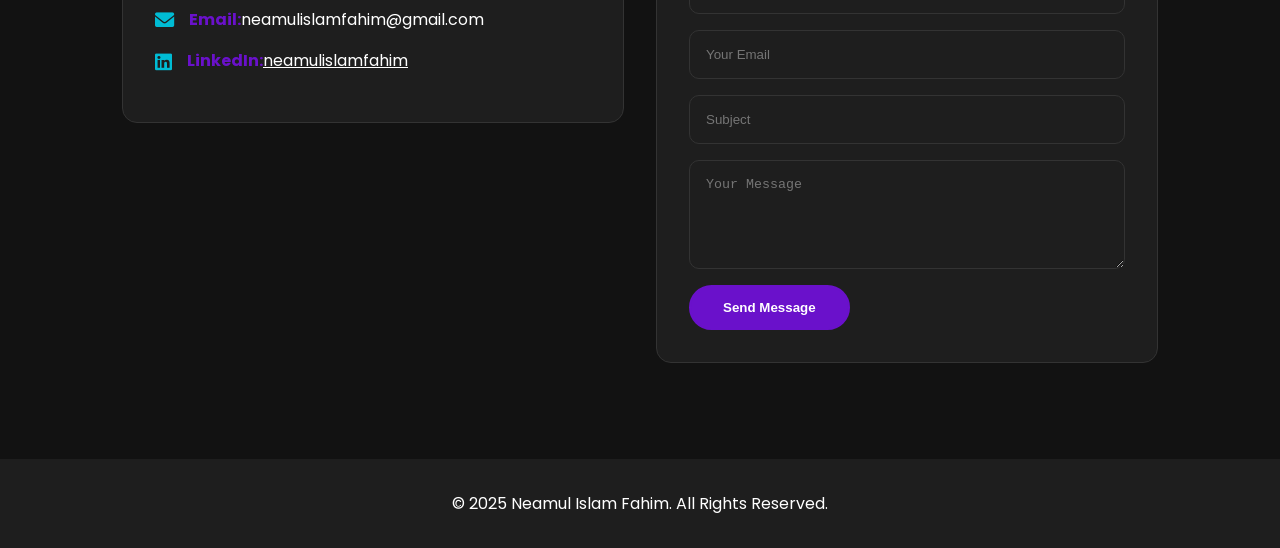
==== commit fed642c8: "Update index.html" ====
--- a/index.html
+++ b/index.html
@@ -1,4 +1,3 @@
-<!DOCTYPE html>
 <html lang="en">
 <head>
     <meta charset="UTF-8">
@@ -7,6 +6,15 @@
     <meta name="description" content="Official website of Neamul Islam Fahim – showcasing my portfolio, projects, and skills.">
     <meta name="keywords" content="Neamul Islam Fahim, Portfolio, Web Developer, Projects">
     <meta name="author" content="Neamul Islam Fahim">
+
+    <!-- Favicon with text 'NIF' -->
+    <link rel="icon" type="image/svg+xml" 
+          href="data:image/svg+xml,
+          <svg xmlns='http://www.w3.org/2000/svg' viewBox='0 0 100 100'>
+            <rect width='100' height='100' fill='%23000'/>
+            <text x='50%' y='60%' font-size='40' font-family='Arial' fill='%23fff' text-anchor='middle'>NIF</text>
+          </svg>">
+
     <title>Neamul Islam Fahim - Portfolio</title>
     <link rel="stylesheet" href="style.css">
     <link rel="stylesheet" href="https://cdnjs.cloudflare.com/ajax/libs/font-awesome/6.0.0-beta3/css/all.min.css">
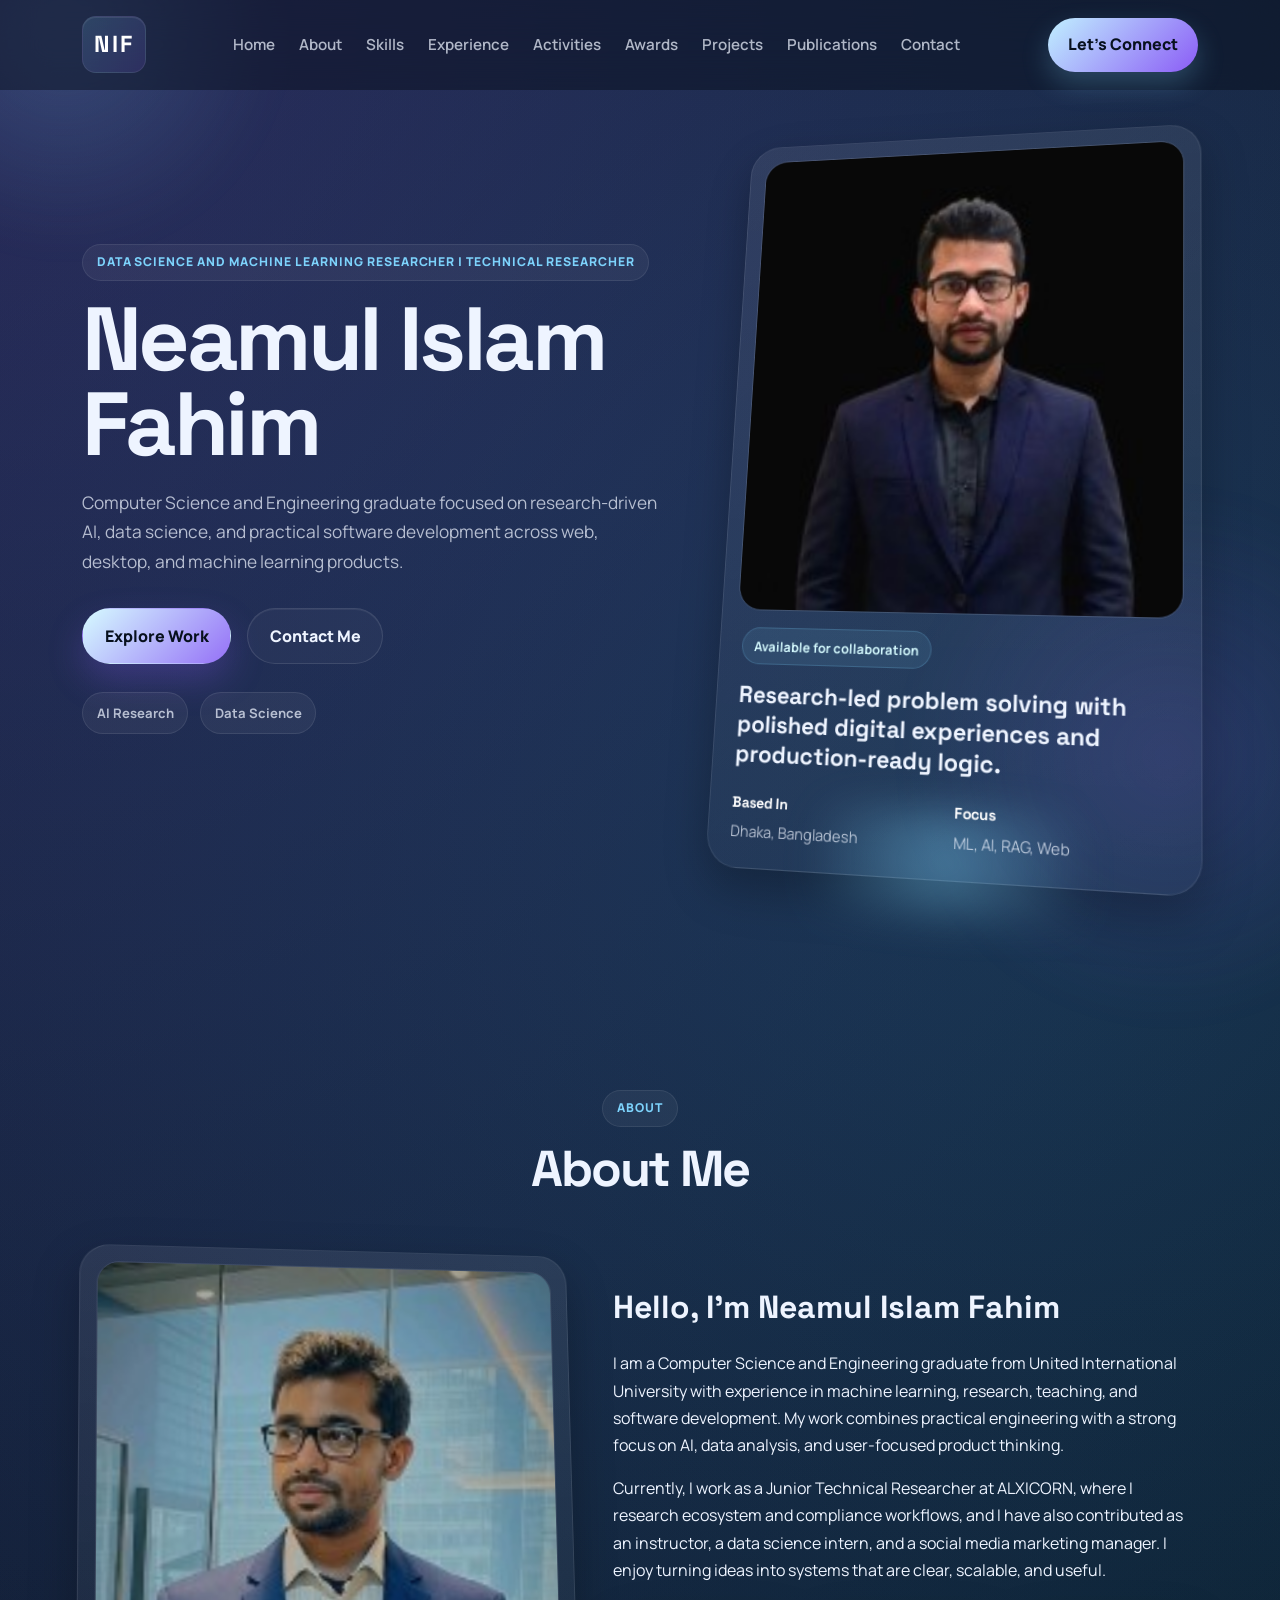
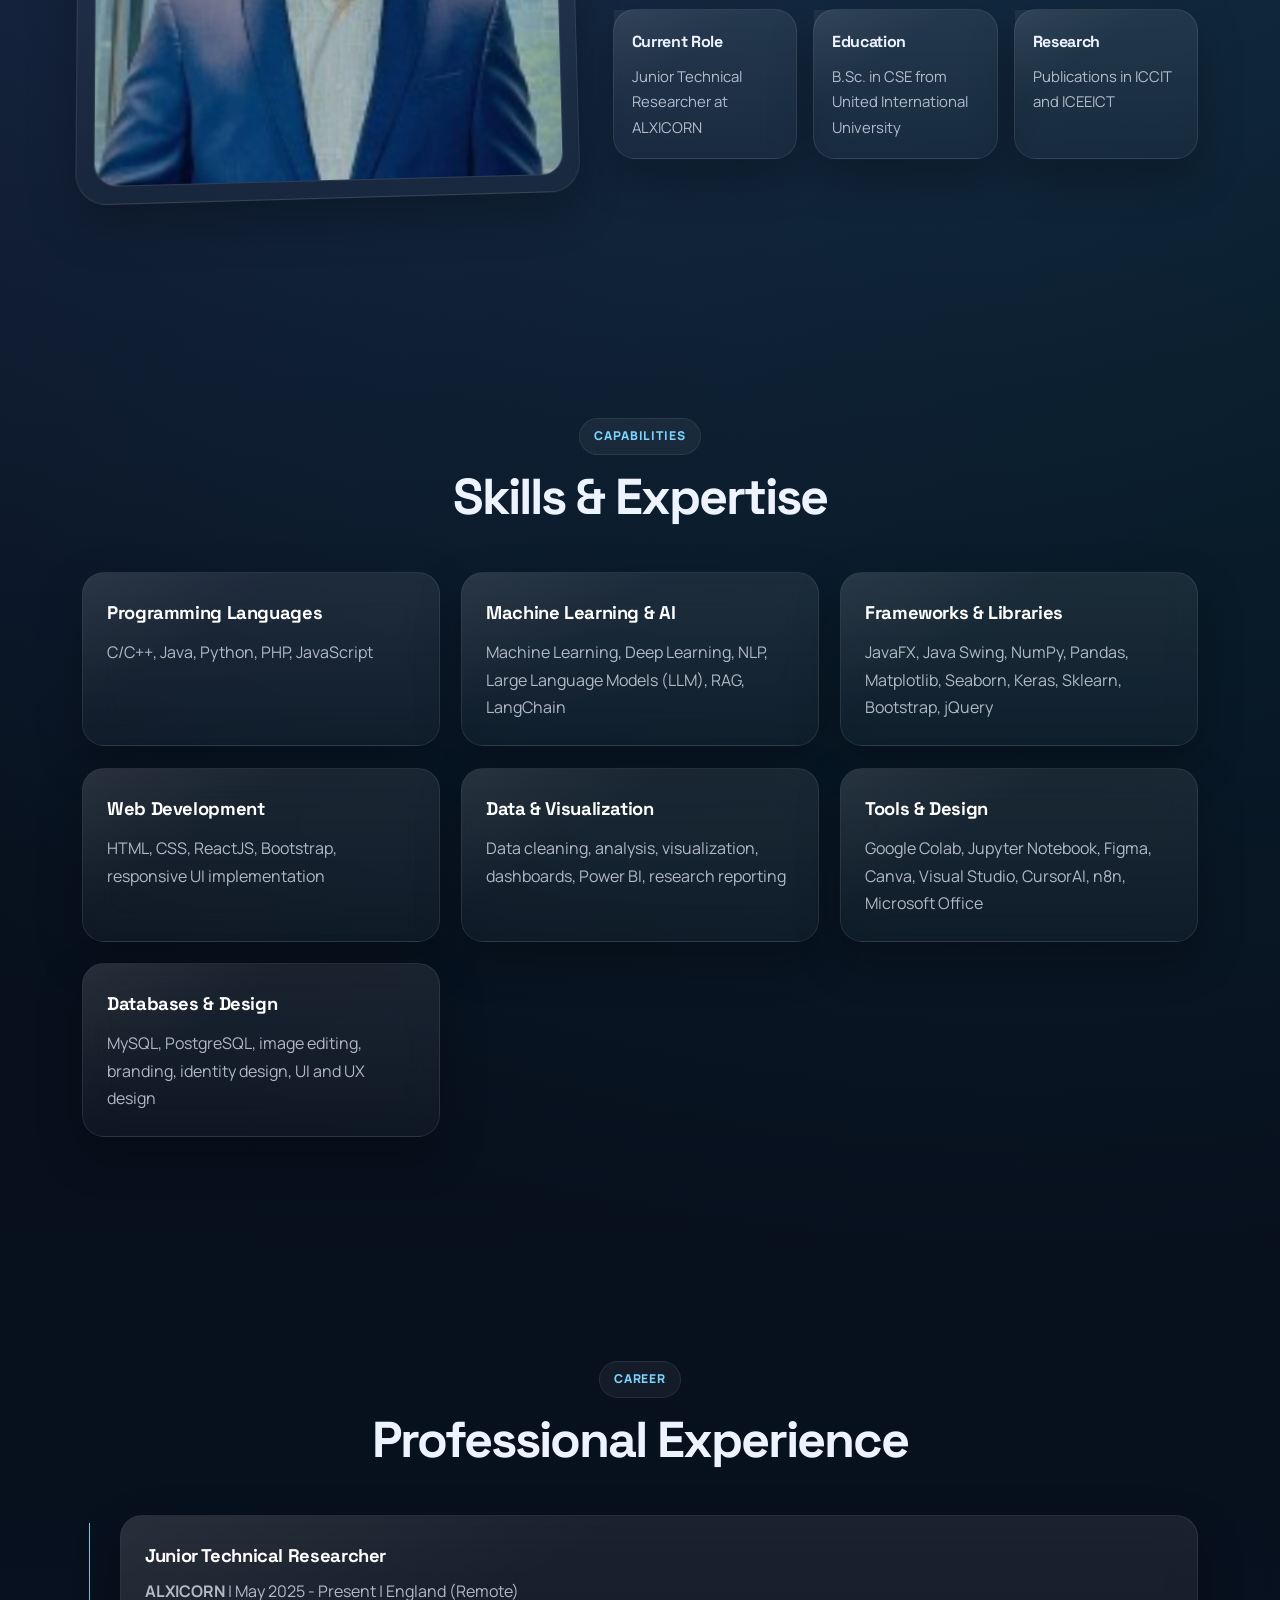
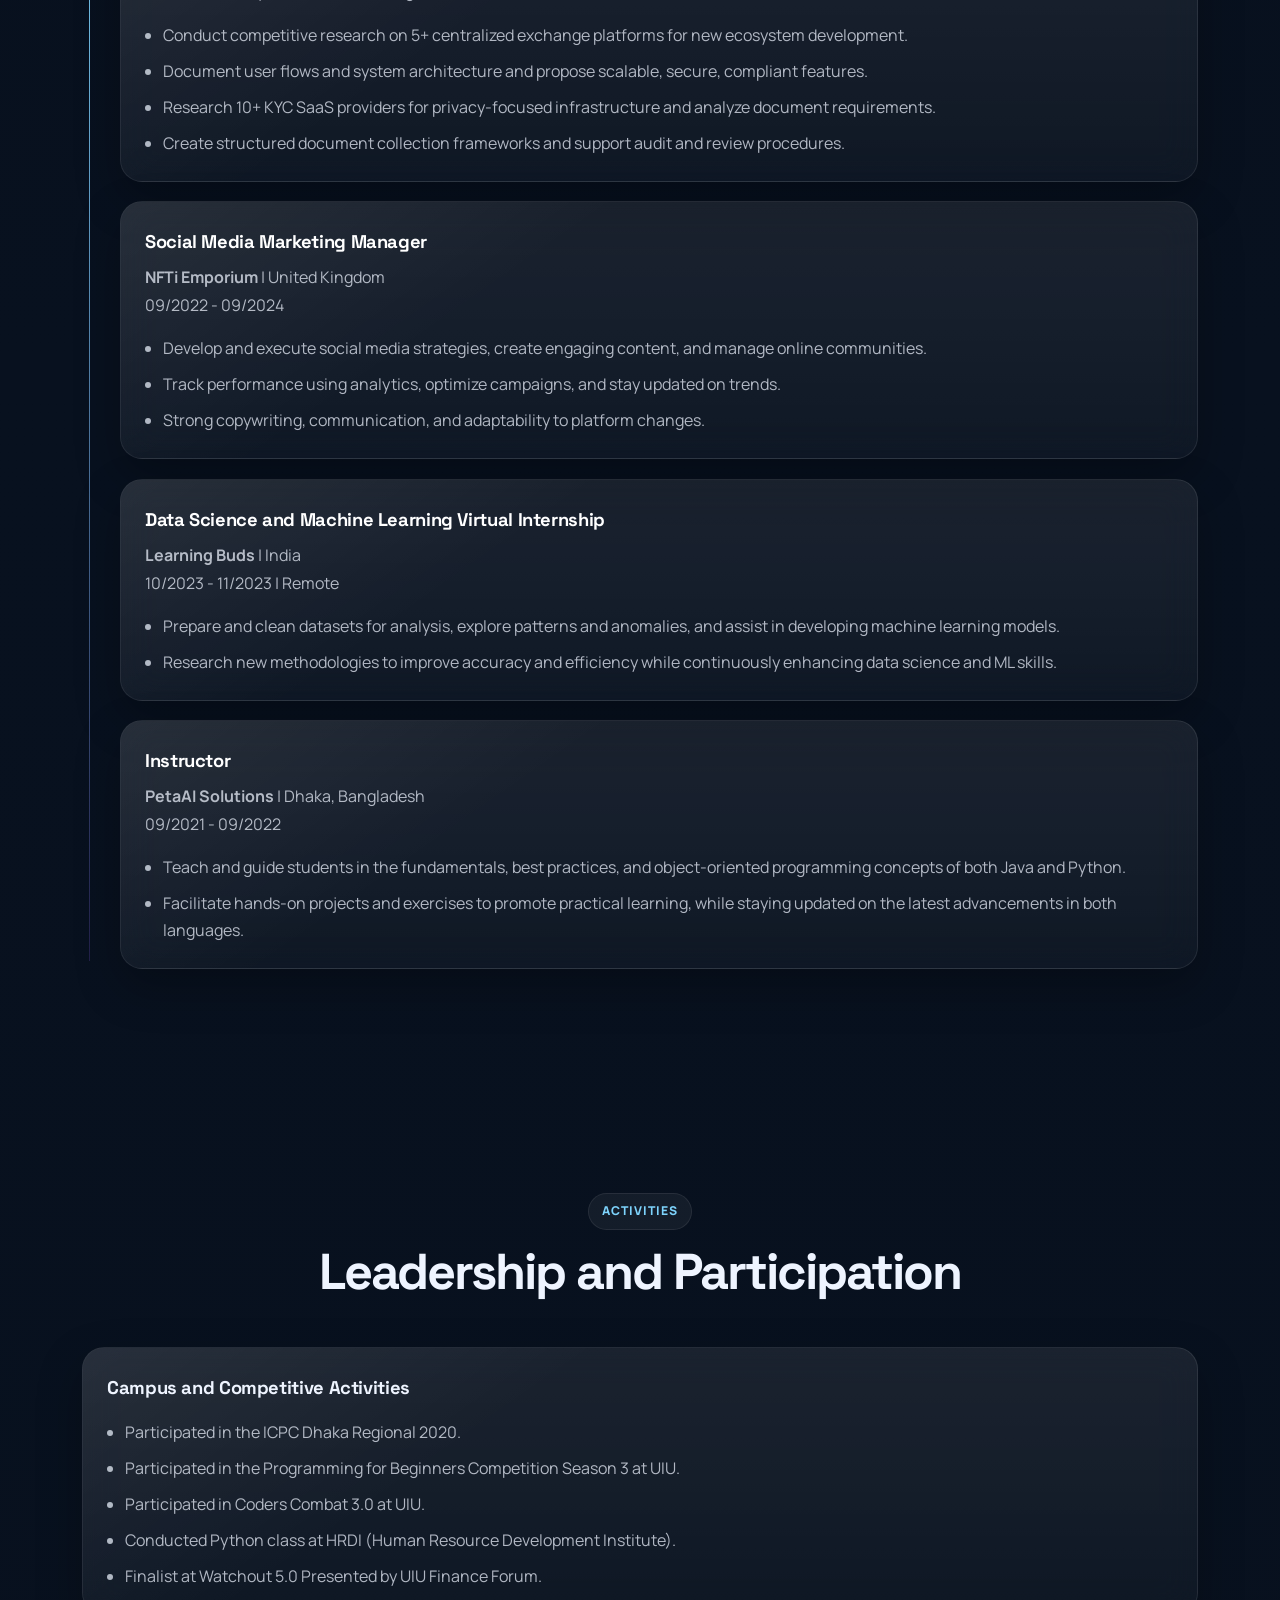
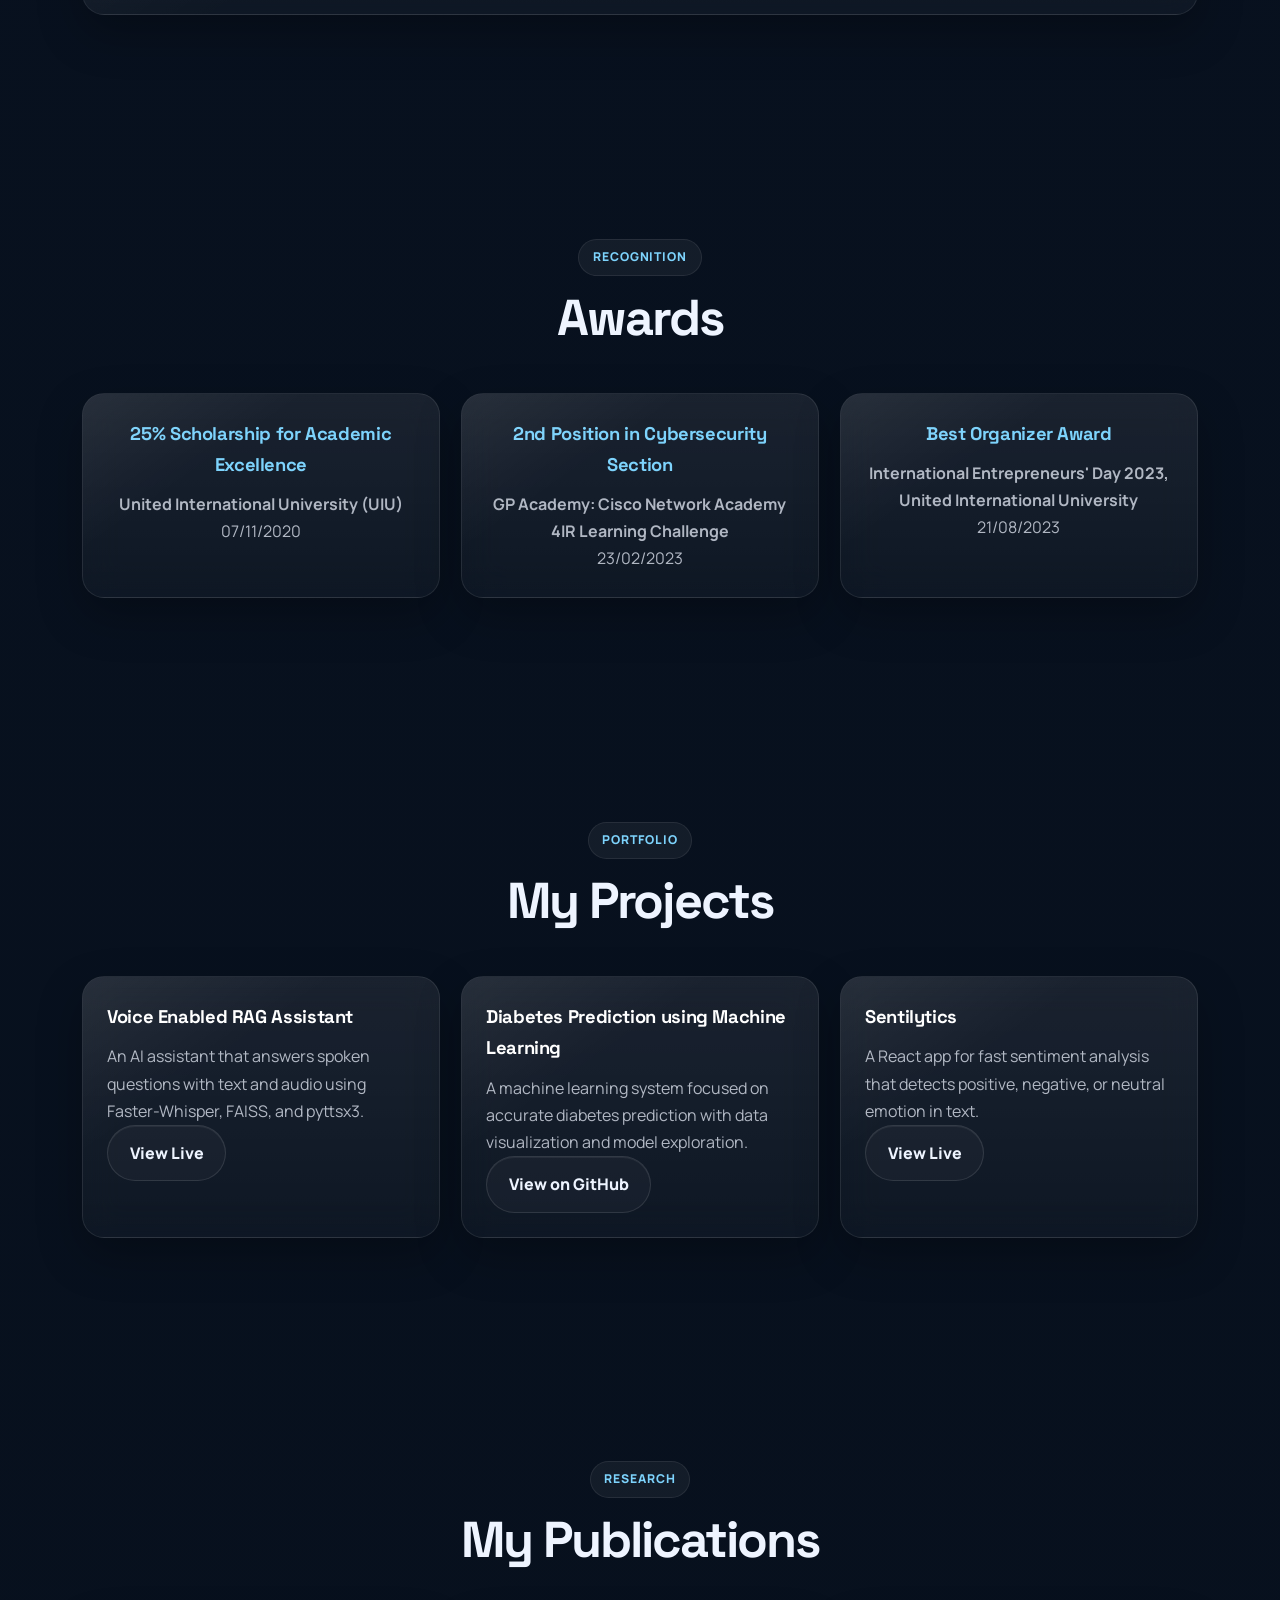
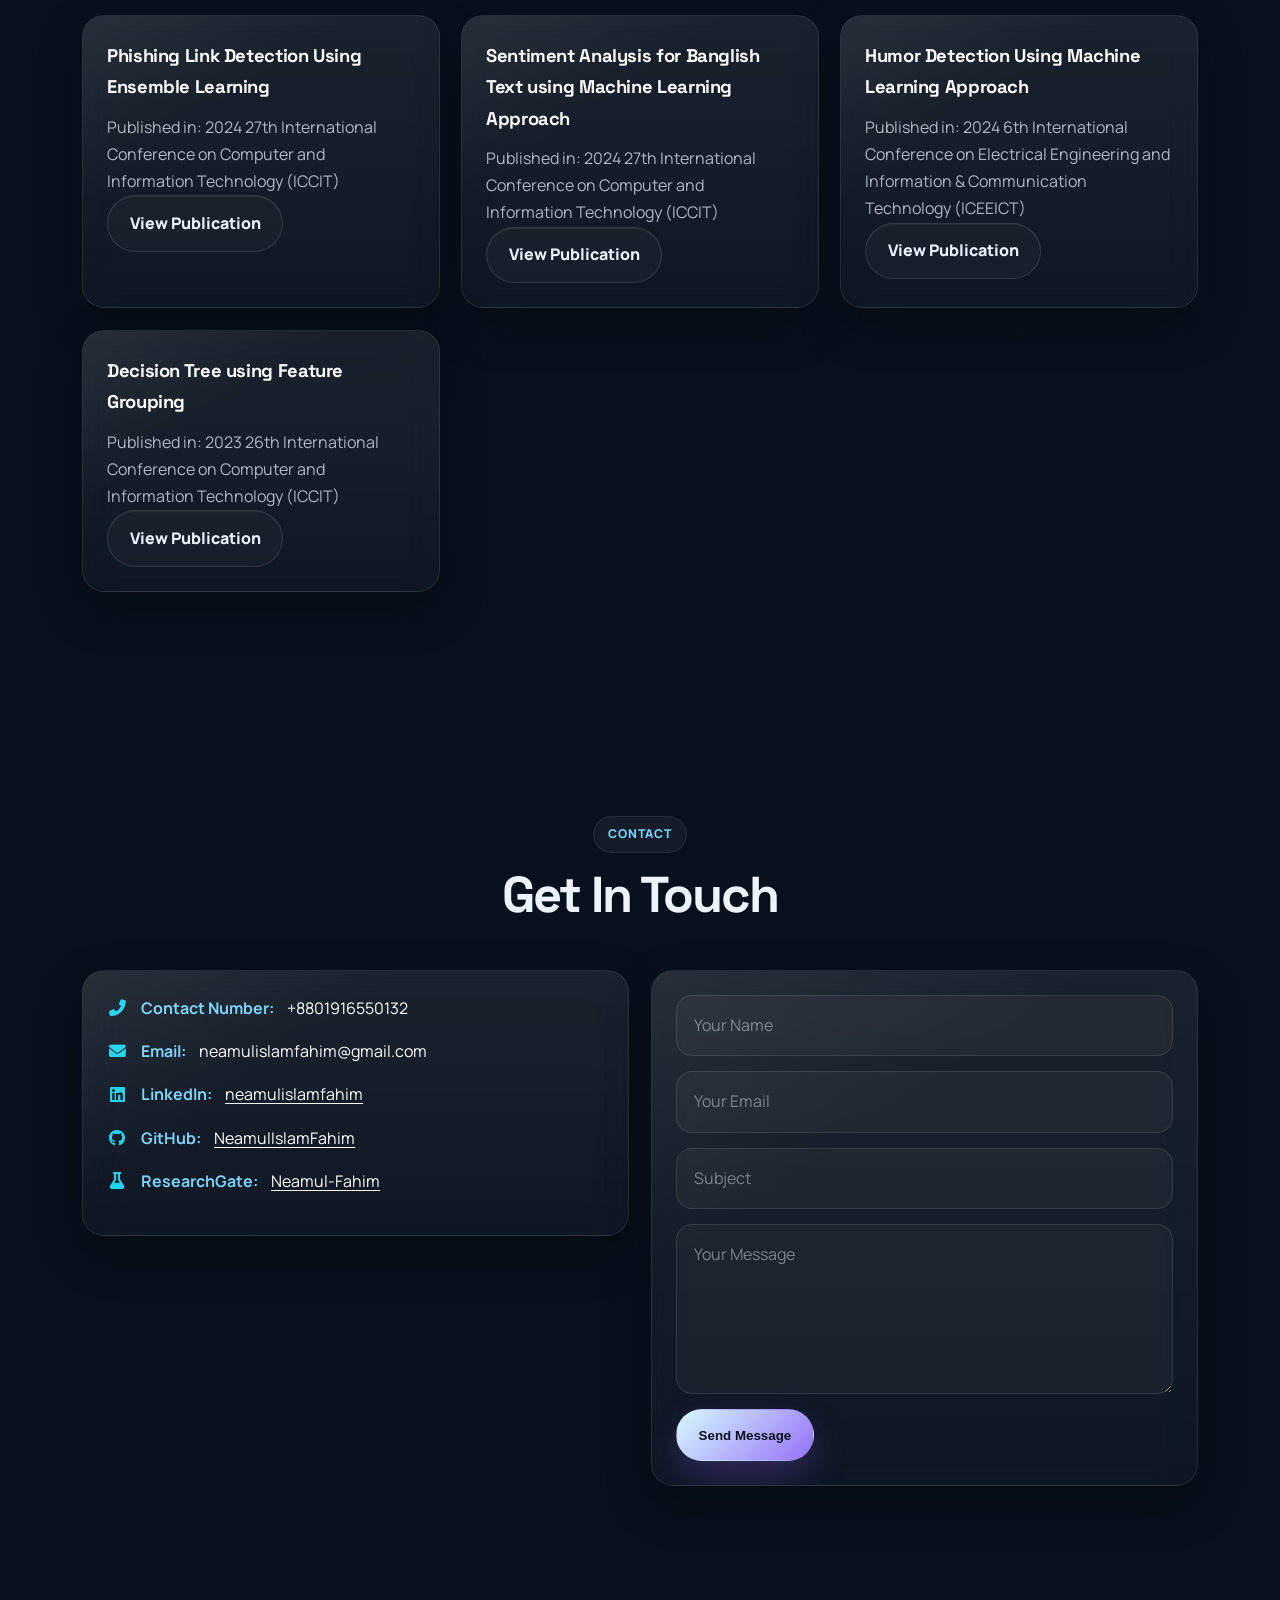
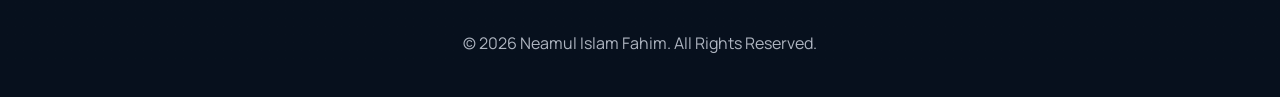
==== commit 65f22d43: "commit" ====
--- a/index.html
+++ b/index.html
@@ -1,21 +1,9 @@
+<!DOCTYPE html>
 <html lang="en">
 <head>
     <meta charset="UTF-8">
     <meta name="viewport" content="width=device-width, initial-scale=1.0">
-    <meta name="google-site-verification" content="n-lqE9daIj8BLgBkZ8KGbKtMg1hWwAxLnI8CBGKOR2A" />
-    <meta name="description" content="Official website of Neamul Islam Fahim – showcasing my portfolio, projects, and skills.">
-    <meta name="keywords" content="Neamul Islam Fahim, Portfolio, Web Developer, Projects">
-    <meta name="author" content="Neamul Islam Fahim">
-
-    <!-- Favicon with text 'NIF' -->
-    <link rel="icon" type="image/svg+xml" 
-          href="data:image/svg+xml,
-          <svg xmlns='http://www.w3.org/2000/svg' viewBox='0 0 100 100'>
-            <rect width='100' height='100' fill='%23000'/>
-            <text x='50%' y='60%' font-size='40' font-family='Arial' fill='%23fff' text-anchor='middle'>NIF</text>
-          </svg>">
-
-    <title>Neamul Islam Fahim - Portfolio</title>
+    <title>Neamul Islam Fahim | Data Science & ML Portfolio</title>
     <link rel="stylesheet" href="style.css">
     <link rel="stylesheet" href="https://cdnjs.cloudflare.com/ajax/libs/font-awesome/6.0.0-beta3/css/all.min.css">
 </head>
@@ -30,11 +18,13 @@
                     <li><a href="#about">About</a></li>
                     <li><a href="#skills">Skills</a></li>
                     <li><a href="#experience">Experience</a></li>
+                    <li><a href="#activities">Activities</a></li>
                     <li><a href="#awards">Awards</a></li>
                     <li><a href="#projects">Projects</a></li>
                     <li><a href="#publications">Publications</a></li>
                     <li><a href="#contact">Contact</a></li>
                 </ul>
+                <a href="#contact" class="nav-cta">Let's Connect</a>
                 <div class="burger">
                     <div class="line1"></div>
                     <div class="line2"></div>
@@ -47,25 +37,74 @@
     <main>
         <section id="home" class="hero">
             <div class="container">
-                <h1 class="animated fadeInDown">Neamul Islam Fahim</h1>
-                <p class="animated fadeInUp">Data Science and Machine Learning Researcher | Technical Researcher</p>
-                <a href="#contact" class="btn btn-primary animated fadeInUp">Get In Touch</a>
+                <div class="hero-layout">
+                    <div class="hero-copy">
+                        <span class="eyebrow animated fadeInDown">Data Science and Machine Learning Researcher | Technical Researcher</span>
+                        <h1 class="animated fadeInDown">Neamul Islam Fahim</h1>
+                        <p class="animated fadeInUp">Computer Science and Engineering graduate focused on research-driven AI, data science, and practical software development across web, desktop, and machine learning products.</p>
+                        <div class="hero-actions animated fadeInUp">
+                            <a href="#projects" class="btn btn-primary">Explore Work</a>
+                            <a href="#contact" class="btn btn-secondary">Contact Me</a>
+                        </div>
+                        <div class="hero-badges animated fadeInUp">
+                            <span>AI Research</span>
+                            <span>Data Science</span>
+                        </div>
+                    </div>
+                    <div class="hero-visual animated fadeInRight">
+                        <div class="hero-card tilt-card">
+                            <div class="hero-card-glow"></div>
+                            <img src="1772766853735.jpg" alt="Neamul Islam Fahim" class="hero-photo">
+                            <div class="hero-card-content">
+                                <span class="status-pill">Available for collaboration</span>
+                                <h3>Research-led problem solving with polished digital experiences and production-ready logic.</h3>
+                                <div class="hero-card-meta">
+                                    <div>
+                                        <strong>Based In</strong>
+                                        <span>Dhaka, Bangladesh</span>
+                                    </div>
+                                    <div>
+                                        <strong>Focus</strong>
+                                        <span>ML, AI, RAG, Web</span>
+                                    </div>
+                                </div>
+                            </div>
+                        </div>
+                    </div>
+                </div>
             </div>
         </section>
 
         <section id="about">
             <div class="container">
                 <div class="section-title animated fadeInUp">
+                    <span class="section-kicker">About</span>
                     <h2>About Me</h2>
                 </div>
                 <div class="grid-container">
                     <div class="animated fadeInLeft">
-                        <img src="1746080669845.jpg" alt="Neamul Islam Fahim" class="profile-picture" style="width: 100%; border-radius: 15px;">
-                    </div>
-                    <div class="animated fadeInRight">
+                        <div class="portrait-panel tilt-card">
+                            <img src="1746080669845.jpg" alt="Neamul Islam Fahim" class="profile-picture">
+                        </div>
+                    </div>
+                    <div class="animated fadeInRight about-copy">
                         <h3>Hello, I'm Neamul Islam Fahim</h3>
-                        <p>I am a passionate and driven Computer Science graduate with a strong focus on Machine Learning, Data Science, and Artificial Intelligence. I thrive on solving complex problems and building innovative solutions that can make a real-world impact. My journey in the world of technology has been fueled by a relentless curiosity and a desire to learn and grow.</p>
-                        <p>I have experience in developing and deploying machine learning models, conducting research, and contributing to open-source projects. I am always eager to take on new challenges and collaborate with like-minded individuals to create amazing things.</p>
+                        <p>I am a Computer Science and Engineering graduate from United International University with experience in machine learning, research, teaching, and software development. My work combines practical engineering with a strong focus on AI, data analysis, and user-focused product thinking.</p>
+                        <p>Currently, I work as a Junior Technical Researcher at ALXICORN, where I research ecosystem and compliance workflows, and I have also contributed as an instructor, a data science intern, and a social media marketing manager. I enjoy turning ideas into systems that are clear, scalable, and useful.</p>
+                        <div class="about-highlights">
+                            <div class="mini-card">
+                                <strong>Current Role</strong>
+                                <span>Junior Technical Researcher at ALXICORN</span>
+                            </div>
+                            <div class="mini-card">
+                                <strong>Education</strong>
+                                <span>B.Sc. in CSE from United International University</span>
+                            </div>
+                            <div class="mini-card">
+                                <strong>Research</strong>
+                                <span>Publications in ICCIT and ICEEICT</span>
+                            </div>
+                        </div>
                     </div>
                 </div>
             </div>
@@ -74,6 +113,7 @@
         <section id="skills">
             <div class="container">
                 <div class="section-title animated fadeInUp">
+                    <span class="section-kicker">Capabilities</span>
                     <h2>Skills & Expertise</h2>
                 </div>
                 <div class="grid-container">
@@ -82,28 +122,28 @@
                         <p>C/C++, Java, Python, PHP, JavaScript</p>
                     </div>
                     <div class="card animated fadeInUp">
-                        <h4>Database Management Systems</h4>
-                        <p>MySQL, PostgreSQL</p>
+                        <h4>Machine Learning & AI</h4>
+                        <p>Machine Learning, Deep Learning, NLP, Large Language Models (LLM), RAG, LangChain</p>
                     </div>
                     <div class="card animated fadeInUp">
                         <h4>Frameworks & Libraries</h4>
-                        <p>JavaFX, Java Swing, Numpy, Pandas, Matplotlib, Seaborn, Keras, Sklearn, Bootstrap, jQuery</p>
-                    </div>
-                    <div class="card animated fadeInUp">
-                        <h4>Tools & Software</h4>
-                        <p>NetBeans, PyCharm, Google Colab, Jupyter Notebook, Microsoft Office, Figma, Adobe Photoshop, Adobe Illustrator, Canva, Visual Studio, Power BI</p>
+                        <p>JavaFX, Java Swing, NumPy, Pandas, Matplotlib, Seaborn, Keras, Sklearn, Bootstrap, jQuery</p>
                     </div>
                     <div class="card animated fadeInUp">
                         <h4>Web Development</h4>
-                        <p>HTML, CSS, ReactJS</p>
-                    </div>
-                    <div class="card animated fadeInUp">
-                        <h4>Graphics & Design</h4>
-                        <p>Image Editing, Branding & Identity Design, Web Design, UI/UX Design</p>
-                    </div>
-                    <div class="card animated fadeInUp">
-                        <h4>Machine Learning & AI</h4>
-                        <p>Natural Language Processing, Machine Learning, Deep Learning, Large Language Models (LLM)</p>
+                        <p>HTML, CSS, ReactJS, Bootstrap, responsive UI implementation</p>
+                    </div>
+                    <div class="card animated fadeInUp">
+                        <h4>Data & Visualization</h4>
+                        <p>Data cleaning, analysis, visualization, dashboards, Power BI, research reporting</p>
+                    </div>
+                    <div class="card animated fadeInUp">
+                        <h4>Tools & Design</h4>
+                        <p>Google Colab, Jupyter Notebook, Figma, Canva, Visual Studio, CursorAI, n8n, Microsoft Office</p>
+                    </div>
+                    <div class="card animated fadeInUp">
+                        <h4>Databases & Design</h4>
+                        <p>MySQL, PostgreSQL, image editing, branding, identity design, UI and UX design</p>
                     </div>
                 </div>
             </div>
@@ -112,21 +152,24 @@
         <section id="experience">
             <div class="container">
                 <div class="section-title animated fadeInUp">
+                    <span class="section-kicker">Career</span>
                     <h2>Professional Experience</h2>
                 </div>
                 <div class="grid-container">
                     <div class="experience-item animated fadeInUp">
                         <h4>Junior Technical Researcher</h4>
-                        <p><strong>ALXICORN</strong> | England</p>
-                        <p>May 2025 - Present</p>
-                        <ul>
-                            <li>Working at ALXICORN as Junior Technical Researcher from May 2025 - continue</li>
+                        <p><strong>ALXICORN</strong> | May 2025 - Present | England (Remote)</p>
+                        <ul>
+                            <li>Conduct competitive research on 5+ centralized exchange platforms for new ecosystem development.</li>
+                            <li>Document user flows and system architecture and propose scalable, secure, compliant features.</li>
+                            <li>Research 10+ KYC SaaS providers for privacy-focused infrastructure and analyze document requirements.</li>
+                            <li>Create structured document collection frameworks and support audit and review procedures.</li>
                         </ul>
                     </div>
                     <div class="experience-item animated fadeInUp">
                         <h4>Social Media Marketing Manager</h4>
                         <p><strong>NFTi Emporium</strong> | United Kingdom</p>
-                        <p>09/2022 – 09/2024</p>
+                        <p>09/2022 - 09/2024</p>
                         <ul>
                             <li>Develop and execute social media strategies, create engaging content, and manage online communities.</li>
                             <li>Track performance using analytics, optimize campaigns, and stay updated on trends.</li>
@@ -136,7 +179,7 @@
                     <div class="experience-item animated fadeInUp">
                         <h4>Data Science and Machine Learning Virtual Internship</h4>
                         <p><strong>Learning Buds</strong> | India</p>
-                        <p>10/2023 – 11/2023</p>
+                        <p>10/2023 - 11/2023 | Remote</p>
                         <ul>
                             <li>Prepare and clean datasets for analysis, explore patterns and anomalies, and assist in developing machine learning models.</li>
                             <li>Research new methodologies to improve accuracy and efficiency while continuously enhancing data science and ML skills.</li>
@@ -145,7 +188,7 @@
                     <div class="experience-item animated fadeInUp">
                         <h4>Instructor</h4>
                         <p><strong>PetaAI Solutions</strong> | Dhaka, Bangladesh</p>
-                        <p>09/2021 – 09/2022</p>
+                        <p>09/2021 - 09/2022</p>
                         <ul>
                             <li>Teach and guide students in the fundamentals, best practices, and object-oriented programming concepts of both Java and Python.</li>
                             <li>Facilitate hands-on projects and exercises to promote practical learning, while staying updated on the latest advancements in both languages.</li>
@@ -155,9 +198,31 @@
             </div>
         </section>
 
+        <section id="activities">
+            <div class="container">
+                <div class="section-title animated fadeInUp">
+                    <span class="section-kicker">Activities</span>
+                    <h2>Leadership and Participation</h2>
+                </div>
+                <div class="grid-container">
+                    <div class="card animated fadeInUp">
+                        <h4>Campus and Competitive Activities</h4>
+                        <ul>
+                            <li>Participated in the ICPC Dhaka Regional 2020.</li>
+                            <li>Participated in the Programming for Beginners Competition Season 3 at UIU.</li>
+                            <li>Participated in Coders Combat 3.0 at UIU.</li>
+                            <li>Conducted Python class at HRDI (Human Resource Development Institute).</li>
+                            <li>Finalist at Watchout 5.0 Presented by UIU Finance Forum.</li>
+                        </ul>
+                    </div>
+                </div>
+            </div>
+        </section>
+
         <section id="awards">
             <div class="container">
                 <div class="section-title animated fadeInUp">
+                    <span class="section-kicker">Recognition</span>
                     <h2>Awards</h2>
                 </div>
                 <div class="grid-container">
@@ -183,23 +248,24 @@
         <section id="projects">
             <div class="container">
                 <div class="section-title animated fadeInUp">
+                    <span class="section-kicker">Portfolio</span>
                     <h2>My Projects</h2>
                 </div>
                 <div class="grid-container" id="projects-container">
                     <div class="card animated fadeInUp">
-                        <h4>Diabetes-Prediction-Machine-Learning</h4>
-                        <p>This repository contains the code and resources for a machine learning project aimed at diabetes prediction...</p>
-                        <a href="https://github.com/NeamulIslamFahim/Diabetes-Prediction-Machine-Learning" class="btn btn-secondary" target="_blank">View on GitHub</a>
+                        <h4>Voice Enabled RAG Assistant</h4>
+                        <p>An AI assistant that answers spoken questions with text and audio using Faster-Whisper, FAISS, and pyttsx3.</p>
+                        <a href="https://neamulislamfahim-voice-enabled-rag-assistant-app-ngotcm.streamlit.app/" class="btn btn-secondary" target="_blank" rel="noreferrer">View Live</a>
+                    </div>
+                    <div class="card animated fadeInUp">
+                        <h4>Diabetes Prediction using Machine Learning</h4>
+                        <p>A machine learning system focused on accurate diabetes prediction with data visualization and model exploration.</p>
+                        <a href="https://neamulislamfahim.github.io/Diabetes-Prediction-Machine-Learning/" class="btn btn-secondary" target="_blank" rel="noreferrer">View on GitHub</a>
                     </div>
                     <div class="card animated fadeInUp">
                         <h4>Sentilytics</h4>
-                        <p>Welcome to Sentilytics – a React app for fast, easy sentiment analysis! Instantly detect emotions in text.</p>
-                        <a href="https://neamulislamfahim.github.io/Sentilytics/" class="btn btn-secondary" target="_blank">View Live</a>
-                    </div>
-                    <div class="card animated fadeInUp">
-                        <h4>PeopleFoundation</h4>
-                        <p>People Foundation is project on building a website for helping people in their need.</p>
-                        <a href="https://github.com/NeamulIslamFahim/PeopleFoundation" class="btn btn-secondary" target="_blank">View on GitHub</a>
+                        <p>A React app for fast sentiment analysis that detects positive, negative, or neutral emotion in text.</p>
+                        <a href="https://neamulislamfahim.github.io/Sentilytics/" class="btn btn-secondary" target="_blank" rel="noreferrer">View Live</a>
                     </div>
                 </div>
             </div>
@@ -208,28 +274,29 @@
         <section id="publications">
             <div class="container">
                 <div class="section-title animated fadeInUp">
+                    <span class="section-kicker">Research</span>
                     <h2>My Publications</h2>
                 </div>
                 <div class="grid-container" id="publications-container">
                     <div class="card animated fadeInUp">
                         <h4>Phishing Link Detection Using Ensemble Learning</h4>
                         <p>Published in: 2024 27th International Conference on Computer and Information Technology (ICCIT)</p>
-                        <a href="https://doi.org/10.1109/ICCIT64611.2024.11022567" class="btn btn-secondary">View Publication</a>
+                        <a href="#" class="btn btn-secondary">View Publication</a>
                     </div>
                     <div class="card animated fadeInUp">
                         <h4>Sentiment Analysis for Banglish Text using Machine Learning Approach</h4>
                         <p>Published in: 2024 27th International Conference on Computer and Information Technology (ICCIT)</p>
-                        <a href="https://doi.org/10.1109/ICCIT64611.2024.11022100" class="btn btn-secondary">View Publication</a>
+                        <a href="#" class="btn btn-secondary">View Publication</a>
                     </div>
                     <div class="card animated fadeInUp">
                         <h4>Humor Detection Using Machine Learning Approach</h4>
                         <p>Published in: 2024 6th International Conference on Electrical Engineering and Information & Communication Technology (ICEEICT)</p>
-                        <a href="https://doi.org/10.1109/ICEEICT62016.2024.10534417" class="btn btn-secondary">View Publication</a>
+                        <a href="#" class="btn btn-secondary">View Publication</a>
                     </div>
                     <div class="card animated fadeInUp">
                         <h4>Decision Tree using Feature Grouping</h4>
                         <p>Published in: 2023 26th International Conference on Computer and Information Technology (ICCIT)</p>
-                        <a href="https://doi.org/10.1109/ICCIT60459.2023.10441110" class="btn btn-secondary" target="_blank">View Publication</a>
+                        <a href="https://doi.org/10.1109/ICCIT60459.2023.10441110" class="btn btn-secondary" target="_blank" rel="noreferrer">View Publication</a>
                     </div>
                 </div>
             </div>
@@ -238,13 +305,16 @@
         <section id="contact">
             <div class="container">
                 <div class="section-title animated fadeInUp">
+                    <span class="section-kicker">Contact</span>
                     <h2>Get In Touch</h2>
                 </div>
                 <div class="grid-container contact-grid">
                     <div class="contact-info animated fadeInUp">
                         <p><i class="fas fa-phone-alt"></i> <strong>Contact Number:</strong> +8801916550132</p>
-                        <p><i class="fas fa-envelope"></i> <strong>Email:</strong>  neamulislamfahim@gmail.com</p>
-                        <p><i class="fab fa-linkedin"></i> <strong>LinkedIn:</strong>  <a href="https://bd.linkedin.com/in/neamulislamfahim" target="_blank">neamulislamfahim</a></p>
+                        <p><i class="fas fa-envelope"></i> <strong>Email:</strong> neamulislamfahim@gmail.com</p>
+                        <p><i class="fab fa-linkedin"></i> <strong>LinkedIn:</strong> <a href="https://www.linkedin.com/in/neamulislamfahim/" target="_blank" rel="noreferrer">neamulislamfahim</a></p>
+                        <p><i class="fab fa-github"></i> <strong>GitHub:</strong> <a href="https://github.com/NeamulIslamFahim" target="_blank" rel="noreferrer">NeamulIslamFahim</a></p>
+                        <p><i class="fas fa-flask"></i> <strong>ResearchGate:</strong> <a href="https://www.researchgate.net/profile/Neamul-Fahim" target="_blank" rel="noreferrer">Neamul-Fahim</a></p>
                     </div>
                     <div class="contact-form animated fadeInUp">
                         <form action="mailto:neamulislamfahim@gmail.com" method="post" enctype="text/plain">
@@ -262,7 +332,7 @@
 
     <footer>
         <div class="container">
-            <p>&copy; 2025 Neamul Islam Fahim. All Rights Reserved.</p>
+            <p>&copy; 2026 Neamul Islam Fahim. All Rights Reserved.</p>
         </div>
     </footer>
 
--- a/style.css
+++ b/style.css
@@ -1,13 +1,22 @@
-@import url('https://fonts.googleapis.com/css2?family=Poppins:wght@300;400;500;600;700&display=swap');
+@import url('https://fonts.googleapis.com/css2?family=Manrope:wght@400;500;600;700;800&family=Space+Grotesk:wght@500;700&display=swap');
 
 :root {
-    --primary-color: #6a11cb;
-    --secondary-color: #2575fc;
-    --background-color: #121212;
-    --text-color: #ffffff;
-    --card-color: #1e1e1e;
-    --border-color: #333333;
-    --accent-color: #00bcd4; /* A new accent color for differentiation */
+    --bg: #08111f;
+    --bg-2: #0b1730;
+    --surface: rgba(13, 24, 46, 0.76);
+    --surface-2: rgba(18, 34, 64, 0.9);
+    --surface-3: rgba(255, 255, 255, 0.04);
+    --text: #eef4ff;
+    --muted: rgba(238, 244, 255, 0.72);
+    --line: rgba(168, 189, 255, 0.16);
+    --accent: #7dd3fc;
+    --accent-2: #8b5cf6;
+    --accent-3: #22d3ee;
+    --shadow: 0 30px 80px rgba(0, 0, 0, 0.42);
+    --shadow-soft: 0 18px 45px rgba(0, 0, 0, 0.26);
+    --radius-xl: 28px;
+    --radius-lg: 22px;
+    --radius-md: 16px;
 }
 
 * {
@@ -16,387 +25,702 @@
     box-sizing: border-box;
 }
 
+html {
+    scroll-behavior: smooth;
+}
+
 body {
-    font-family: 'Poppins', sans-serif;
-    background-color: var(--background-color);
-    color: var(--text-color);
-    line-height: 1.6;
+    font-family: 'Manrope', sans-serif;
+    background:
+        radial-gradient(circle at top left, rgba(139, 92, 246, 0.25), transparent 30%),
+        radial-gradient(circle at 80% 10%, rgba(34, 211, 238, 0.18), transparent 28%),
+        linear-gradient(180deg, #060d18 0%, var(--bg) 44%, #07101d 100%);
+    color: var(--text);
+    line-height: 1.7;
     overflow-x: hidden;
-    word-wrap: break-word; /* Added for long words */
+    word-wrap: break-word;
+    position: relative;
+}
+
+body::before,
+body::after {
+    content: '';
+    position: fixed;
+    inset: auto;
+    pointer-events: none;
+    z-index: -1;
+}
+
+body::before {
+    top: -12rem;
+    left: -10rem;
+    width: 28rem;
+    height: 28rem;
+    border-radius: 50%;
+    background: radial-gradient(circle, rgba(125, 211, 252, 0.18), transparent 68%);
+    filter: blur(20px);
+}
+
+body::after {
+    right: -10rem;
+    bottom: -8rem;
+    width: 34rem;
+    height: 34rem;
+    border-radius: 50%;
+    background: radial-gradient(circle, rgba(139, 92, 246, 0.16), transparent 68%);
+    filter: blur(20px);
 }
 
 a {
-    color: var(--primary-color);
+    color: var(--accent);
     text-decoration: none;
-    transition: color 0.3s ease;
+    transition: color 0.25s ease, opacity 0.25s ease, transform 0.25s ease;
 }
 
 a:hover {
-    color: var(--secondary-color);
+    color: #ffffff;
+}
+
+img {
+    max-width: 100%;
+    display: block;
 }
 
 .container {
-    max-width: 1100px;
+    max-width: 1180px;
     margin: 0 auto;
     padding: 0 2rem;
 }
 
 header {
-    background-color: rgba(18, 18, 18, 0.8);
-    backdrop-filter: blur(10px);
+    position: fixed;
+    inset: 0 0 auto;
+    z-index: 1000;
     padding: 1rem 0;
-    position: fixed;
-    width: 100%;
-    top: 0;
-    z-index: 1000;
-    transition: background-color 0.3s ease;
+    background: rgba(7, 14, 26, 0.46);
+    backdrop-filter: blur(22px);
+    border-bottom: 1px solid transparent;
+    transition: background 0.25s ease, border-color 0.25s ease, box-shadow 0.25s ease;
 }
 
 header.scrolled {
-    background-color: rgba(18, 18, 18, 0.95);
+    background: rgba(7, 14, 26, 0.86);
+    border-bottom-color: rgba(255, 255, 255, 0.06);
+    box-shadow: 0 12px 36px rgba(0, 0, 0, 0.22);
 }
 
 nav {
     display: flex;
+    align-items: center;
     justify-content: space-between;
-    align-items: center;
-}
-
-nav ul {
+    gap: 1rem;
+    position: relative;
+}
+
+.logo {
+    font-family: 'Space Grotesk', sans-serif;
+    font-size: 1.45rem;
+    font-weight: 700;
+    letter-spacing: 0.08em;
+    color: #fff;
+    padding: 0.5rem 0.7rem;
+    border-radius: 14px;
+    background: linear-gradient(135deg, rgba(125, 211, 252, 0.16), rgba(139, 92, 246, 0.16));
+    border: 1px solid rgba(255, 255, 255, 0.08);
+    box-shadow: inset 0 1px 0 rgba(255, 255, 255, 0.08);
+}
+
+.nav-links {
     list-style: none;
     display: flex;
-    gap: 2rem;
-}
-
-nav ul li a {
-    font-weight: 500;
+    align-items: center;
+    gap: 1.5rem;
+}
+
+.nav-links a {
+    color: var(--muted);
+    font-weight: 600;
+    font-size: 0.95rem;
     position: relative;
-}
-
-nav ul li a::after {
+    padding: 0.4rem 0;
+}
+
+.nav-links a::after {
     content: '';
     position: absolute;
-    width: 0;
+    left: 0;
+    bottom: -0.1rem;
+    width: 100%;
     height: 2px;
-    bottom: -5px;
-    left: 0;
-    background: linear-gradient(45deg, var(--primary-color), var(--secondary-color));
-    transition: width 0.3s ease;
-}
-
-nav ul li a:hover::after {
-    width: 100%;
-}
-
-.logo {
-    font-size: 1.5rem;
-    font-weight: 700;
-    background: linear-gradient(45deg, var(--primary-color), var(--secondary-color));
-    -webkit-background-clip: text;
-    -webkit-text-fill-color: transparent;
+    transform: scaleX(0);
+    transform-origin: left;
+    border-radius: 999px;
+    background: linear-gradient(90deg, var(--accent), var(--accent-2));
+    transition: transform 0.25s ease;
+}
+
+.nav-links a:hover {
+    color: #fff;
+}
+
+.nav-links a:hover::after {
+    transform: scaleX(1);
+}
+
+.nav-cta {
+    display: inline-flex;
+    align-items: center;
+    justify-content: center;
+    padding: 0.85rem 1.25rem;
+    border-radius: 999px;
+    color: #08111f;
+    font-weight: 800;
+    background: linear-gradient(135deg, #c0f0ff, #8b5cf6);
+    box-shadow: 0 12px 28px rgba(125, 211, 252, 0.24);
+    white-space: nowrap;
+}
+
+.nav-cta:hover {
+    transform: translateY(-1px);
+    color: #08111f;
+}
+
+.burger {
+    display: none;
+    cursor: pointer;
+    padding: 0.4rem;
+    border-radius: 12px;
+    border: 1px solid rgba(255, 255, 255, 0.08);
+    background: rgba(255, 255, 255, 0.03);
+}
+
+.burger div {
+    width: 24px;
+    height: 2px;
+    margin: 5px;
+    border-radius: 999px;
+    background: #fff;
+    transition: transform 0.25s ease, opacity 0.25s ease;
+}
+
+main {
+    position: relative;
+}
+
+section {
+    padding: 7rem 0;
 }
 
 .hero {
     min-height: 100vh;
     display: flex;
     align-items: center;
-    text-align: center;
-    padding-top: 100px;
-    background: radial-gradient(ellipse at bottom, var(--primary-color) 0%, var(--background-color) 60%);
+    padding-top: 7rem;
+}
+
+.hero-layout {
+    display: grid;
+    grid-template-columns: 1.1fr 0.9fr;
+    gap: 3rem;
+    align-items: center;
+}
+
+.hero-copy {
+    position: relative;
+    z-index: 1;
+}
+
+.eyebrow,
+.section-kicker {
+    display: inline-flex;
+    align-items: center;
+    gap: 0.5rem;
+    padding: 0.45rem 0.85rem;
+    border-radius: 999px;
+    background: rgba(255, 255, 255, 0.05);
+    border: 1px solid rgba(255, 255, 255, 0.08);
+    color: var(--accent);
+    letter-spacing: 0.08em;
+    text-transform: uppercase;
+    font-size: 0.76rem;
+    font-weight: 800;
 }
 
 .hero h1 {
-    font-size: 3.5rem;
+    margin-top: 1rem;
+    font-family: 'Space Grotesk', sans-serif;
+    font-size: clamp(3rem, 7vw, 5.6rem);
+    line-height: 0.95;
+    letter-spacing: -0.04em;
+}
+
+.hero p {
+    max-width: 36rem;
+    margin-top: 1.3rem;
+    font-size: 1.08rem;
+    color: var(--muted);
+}
+
+.hero-actions {
+    display: flex;
+    flex-wrap: wrap;
+    gap: 1rem;
+    margin-top: 2rem;
+}
+
+.btn {
+    display: inline-flex;
+    align-items: center;
+    justify-content: center;
+    min-height: 3.25rem;
+    padding: 0.85rem 1.35rem;
+    border-radius: 999px;
+    border: 1px solid transparent;
+    font-weight: 800;
+    transition: transform 0.25s ease, box-shadow 0.25s ease, background 0.25s ease, color 0.25s ease, border-color 0.25s ease;
+}
+
+.btn:hover {
+    transform: translateY(-2px);
+}
+
+.btn-primary {
+    color: #07101d;
+    background: linear-gradient(135deg, #d6fbff, #8b5cf6 115%);
+    box-shadow: 0 16px 35px rgba(139, 92, 246, 0.26);
+}
+
+.btn-secondary {
+    color: var(--text);
+    background: rgba(255, 255, 255, 0.03);
+    border-color: rgba(255, 255, 255, 0.11);
+    box-shadow: inset 0 1px 0 rgba(255, 255, 255, 0.06);
+}
+
+.btn-secondary:hover {
+    border-color: rgba(125, 211, 252, 0.48);
+    color: #fff;
+    background: rgba(125, 211, 252, 0.08);
+}
+
+.hero-badges {
+    display: flex;
+    flex-wrap: wrap;
+    gap: 0.75rem;
+    margin-top: 1.75rem;
+}
+
+.hero-badges span,
+.floating-label,
+.status-pill {
+    display: inline-flex;
+    align-items: center;
+    border-radius: 999px;
+    border: 1px solid rgba(255, 255, 255, 0.09);
+    background: rgba(255, 255, 255, 0.05);
+    color: var(--muted);
+    font-size: 0.82rem;
     font-weight: 700;
-    margin-bottom: 1rem;
-    animation: fadeInDown 1s ease;
-}
-
-.hero p {
-    font-size: 1.2rem;
-    max-width: 600px;
-    margin: 0 auto 2rem auto;
-    animation: fadeInUp 10s ease;
-}
-
-.btn {
-    display: inline-block;
-    padding: 0.8rem 2rem;
-    border: 2px solid var(--primary-color);
-    border-radius: 50px;
-    font-weight: 600;
-    transition: all 0.3s ease;
-}
-
-.btn-primary {
-    background-color: var(--primary-color);
-    color: var(--text-color);
-}
-
-.btn-primary:hover {
-    background-color: transparent;
-    color: var(--primary-color);
-}
-
-.btn-secondary {
-    background-color: transparent;
-    color: var(--primary-color);
-}
-
-.btn-secondary:hover {
-    background-color: var(--primary-color);
-    color: var(--text-color);
-}
-
-section {
-    padding: 6rem 0;
+}
+
+.hero-badges span {
+    padding: 0.55rem 0.85rem;
+}
+
+.hero-visual {
+    position: relative;
+    perspective: 1200px;
+    min-height: 36rem;
+    display: flex;
+    align-items: center;
+    justify-content: center;
+}
+
+.hero-card,
+.portrait-panel,
+.card,
+.experience-item,
+.contact-info,
+.contact-form,
+#awards .card,
+.mini-card {
+    background: linear-gradient(180deg, rgba(255, 255, 255, 0.08), rgba(255, 255, 255, 0.03));
+    border: 1px solid rgba(255, 255, 255, 0.09);
+    box-shadow: var(--shadow-soft);
+    backdrop-filter: blur(18px);
+}
+
+.hero-card {
+    position: relative;
+    width: min(100%, 30rem);
+    border-radius: 32px;
+    padding: 1rem;
+    transform-style: preserve-3d;
+    transform: rotateY(-11deg) rotateX(10deg);
+    transition: transform 0.3s ease, box-shadow 0.3s ease;
+}
+
+.hero-card:hover,
+.tilt-card:hover {
+    transform: translateY(-6px) rotateX(0deg) rotateY(0deg);
+    box-shadow: var(--shadow);
+}
+
+.hero-card-glow {
+    position: absolute;
+    inset: auto 10% -2rem;
+    height: 6rem;
+    background: radial-gradient(circle, rgba(125, 211, 252, 0.4), transparent 70%);
+    filter: blur(18px);
+    z-index: -1;
+}
+
+.hero-photo {
+    width: 100%;
+    aspect-ratio: 0.92;
+    object-fit: cover;
+    border-radius: 24px;
+    border: 1px solid rgba(255, 255, 255, 0.12);
+    transform: translateZ(26px);
+}
+
+.hero-card-content {
+    padding: 1.1rem 0.45rem 0.35rem;
+    transform: translateZ(18px);
+}
+
+.status-pill {
+    padding: 0.4rem 0.75rem;
+    color: #d6fbff;
+    background: rgba(125, 211, 252, 0.1);
+    border-color: rgba(125, 211, 252, 0.2);
+}
+
+.hero-card h3 {
+    margin-top: 1rem;
+    font-family: 'Space Grotesk', sans-serif;
+    font-size: 1.45rem;
+    line-height: 1.25;
+}
+
+.hero-card-meta {
+    display: grid;
+    grid-template-columns: repeat(2, minmax(0, 1fr));
+    gap: 1rem;
+    margin-top: 1.2rem;
+}
+
+.hero-card-meta strong,
+.mini-card strong,
+.experience-item h4,
+.card h4,
+#awards .card h4 {
+    display: block;
+    font-family: 'Space Grotesk', sans-serif;
+    letter-spacing: -0.02em;
+}
+
+.hero-card-meta strong {
+    color: #fff;
+    font-size: 0.9rem;
+}
+
+.hero-card-meta span {
+    display: block;
+    margin-top: 0.2rem;
+    color: var(--muted);
+    font-size: 0.92rem;
 }
 
 .section-title {
     text-align: center;
-    margin-bottom: 4rem;
+    margin-bottom: 3rem;
 }
 
 .section-title h2 {
-    font-size: 2.5rem;
-    font-weight: 700;
-    margin-bottom: 1rem;
-}
-
-.card {
-    background-color: var(--card-color);
-    padding: 2rem;
-    border-radius: 15px;
-    border: 1px solid var(--border-color);
-    transition: transform 0.3s ease, box-shadow 0.3s ease;
-}
-
-.card:hover {
-    transform: translateY(-10px);
-    box-shadow: 0 10px 30px rgba(0, 0, 0, 0.3);
+    margin-top: 1rem;
+    font-family: 'Space Grotesk', sans-serif;
+    font-size: clamp(2rem, 4vw, 3.15rem);
+    line-height: 1.05;
+    letter-spacing: -0.04em;
 }
 
 .grid-container {
     display: grid;
-    grid-template-columns: repeat(auto-fit, minmax(300px, 1fr));
+    grid-template-columns: repeat(auto-fit, minmax(280px, 1fr));
+    gap: 1.35rem;
+}
+
+#about .grid-container {
+    grid-template-columns: 0.92fr 1.08fr;
+    align-items: center;
     gap: 2rem;
 }
 
-#about .grid-container {
-    grid-template-columns: 1fr 2fr;
-    align-items: center;
+.portrait-panel {
+    border-radius: 30px;
+    padding: 1rem;
+    transform: perspective(1200px) rotateY(7deg) rotateX(5deg);
+    transition: transform 0.3s ease, box-shadow 0.3s ease;
 }
 
 .profile-picture {
     width: 100%;
-    border-radius: 15px;
-    border: 3px solid var(--primary-color);
-    box-shadow: 0 10px 30px rgba(0, 0, 0, 0.3);
-    transition: transform 0.3s ease, box-shadow 0.3s ease;
-}
-
-.profile-picture:hover {
-    transform: scale(1.05);
-    box-shadow: 0 15px 40px rgba(0, 0, 0, 0.5);
-}
-
-.progress-bar {
-    background-color: #333;
-    border-radius: 5px;
+    border-radius: 22px;
+    aspect-ratio: 0.9;
+    object-fit: cover;
+    border: 1px solid rgba(255, 255, 255, 0.1);
+}
+
+.about-copy h3 {
+    font-family: 'Space Grotesk', sans-serif;
+    font-size: clamp(1.5rem, 2.5vw, 2.25rem);
     margin-bottom: 1rem;
 }
 
-.progress {
-    background: linear-gradient(45deg, var(--primary-color), var(--secondary-color));
-    height: 10px;
-    border-radius: 5px;
-    text-align: right;
-    color: white;
-    padding-right: 5px;
+.about-copy p + p {
+    margin-top: 1rem;
+}
+
+.about-highlights {
+    display: grid;
+    grid-template-columns: repeat(3, minmax(0, 1fr));
+    gap: 1rem;
+    margin-top: 1.6rem;
+}
+
+.mini-card,
+.card,
+.experience-item,
+.contact-info,
+.contact-form,
+#awards .card {
+    border-radius: var(--radius-lg);
+}
+
+.mini-card {
+    padding: 1.1rem;
+}
+
+.mini-card span {
+    display: block;
+    margin-top: 0.55rem;
+    color: var(--muted);
+    font-size: 0.93rem;
+}
+
+.card,
+.experience-item,
+.contact-info,
+.contact-form,
+#awards .card {
+    padding: 1.5rem;
+    position: relative;
+    overflow: hidden;
+    transition: transform 0.28s ease, box-shadow 0.28s ease, border-color 0.28s ease;
+}
+
+.card::before,
+.experience-item::before,
+.contact-info::before,
+.contact-form::before,
+.mini-card::before,
+#awards .card::before {
+    content: '';
+    position: absolute;
+    inset: 0;
+    background: linear-gradient(145deg, rgba(255, 255, 255, 0.06), transparent 35%);
+    pointer-events: none;
+}
+
+.card:hover,
+.experience-item:hover,
+.contact-info:hover,
+.contact-form:hover,
+#awards .card:hover {
+    transform: translateY(-8px);
+    border-color: rgba(125, 211, 252, 0.26);
+    box-shadow: var(--shadow);
+}
+
+.card h4 {
+    font-size: 1.15rem;
+    margin-bottom: 0.7rem;
+}
+
+.card p,
+.experience-item p,
+.contact-info p {
+    color: var(--muted);
+}
+
+.card ul {
+    margin-top: 1rem;
+    padding-left: 1.15rem;
+    color: var(--muted);
+}
+
+.card li + li {
+    margin-top: 0.55rem;
+}
+
+#skills .card,
+#awards .card,
+#projects .card,
+#publications .card {
+    min-height: 100%;
+}
+
+#skills .card h4,
+#projects .card h4,
+#publications .card h4 {
+    color: #fff;
+}
+
+#experience .grid-container {
+    display: grid;
+    grid-template-columns: 1fr;
+    gap: 1.2rem;
+    position: relative;
+    padding-left: 1.35rem;
+}
+
+#experience .grid-container::before {
+    content: '';
+    position: absolute;
+    top: 0.5rem;
+    bottom: 0.5rem;
+    left: 0.45rem;
+    width: 1px;
+    background: linear-gradient(180deg, rgba(125, 211, 252, 0.95), rgba(139, 92, 246, 0.2));
+}
+
+.experience-item {
+    margin-left: 1rem;
+}
+
+.experience-item::after {
+    content: '';
+    position: absolute;
+    left: -1.48rem;
+    top: 1.95rem;
+    width: 0.85rem;
+    height: 0.85rem;
+    border-radius: 50%;
+    background: linear-gradient(135deg, #d6fbff, #8b5cf6);
+    box-shadow: 0 0 0 5px rgba(125, 211, 252, 0.12);
+}
+
+.experience-item h4 {
+    margin-bottom: 0.45rem;
+    color: #fff;
+    font-size: 1.15rem;
+}
+
+.experience-item ul {
+    margin-top: 1rem;
+    padding-left: 1.1rem;
+    color: var(--muted);
+}
+
+.experience-item li + li {
+    margin-top: 0.55rem;
+}
+
+#awards .card h4 {
+    margin-bottom: 0.65rem;
+    color: var(--accent);
+}
+
+#awards .card {
+    text-align: center;
+}
+
+#contact .contact-grid {
+    display: grid;
+    grid-template-columns: repeat(2, minmax(0, 1fr));
+    gap: 1.35rem;
+    align-items: start;
+}
+
+.contact-info p {
+    display: flex;
+    align-items: center;
+    gap: 0.85rem;
+    margin-bottom: 1rem;
+    color: #fff;
+}
+
+.contact-info p strong {
+    color: var(--accent);
+}
+
+.contact-info i {
+    color: var(--accent-3);
+    font-size: 1.05rem;
+    width: 1.25rem;
+    text-align: center;
+}
+
+.contact-info a {
+    color: #fff;
+    text-decoration: underline;
+    text-underline-offset: 0.2rem;
+}
+
+form {
+    display: grid;
+    gap: 0.95rem;
 }
 
 form input,
 form textarea {
     width: 100%;
-    padding: 1rem;
-    margin-bottom: 1rem;
-    background-color: var(--card-color);
-    border: 1px solid var(--border-color);
-    border-radius: 10px;
-    color: var(--text-color);
+    padding: 1rem 1.05rem;
+    background: rgba(255, 255, 255, 0.04);
+    border: 1px solid rgba(255, 255, 255, 0.1);
+    border-radius: 16px;
+    color: var(--text);
+    font: inherit;
+    outline: none;
+    transition: border-color 0.25s ease, box-shadow 0.25s ease, transform 0.25s ease;
+}
+
+form input::placeholder,
+form textarea::placeholder {
+    color: rgba(238, 244, 255, 0.45);
+}
+
+form input:focus,
+form textarea:focus {
+    border-color: rgba(125, 211, 252, 0.45);
+    box-shadow: 0 0 0 4px rgba(125, 211, 252, 0.08);
+}
+
+form button {
+    justify-self: start;
+    cursor: pointer;
 }
 
 footer {
+    padding: 2rem 0 2.5rem;
     text-align: center;
-    padding: 2rem 0;
-    background-color: var(--card-color);
-}
-
-/* Professional Experience Section Styling */
-#experience .grid-container {
-    display: flex;
-    flex-direction: column;
-    gap: 3rem;
-    position: relative;
-    padding-left: 20px; /* Space for the timeline line */
-}
-
-#experience .grid-container::before {
-    content: '';
-    position: absolute;
-    left: 0;
-    top: 0;
-    bottom: 0;
-    width: 2px;
-    background-color: var(--border-color);
-}
-
-.experience-item {
-    background-color: var(--card-color);
-    padding: 2rem;
-    border-radius: 15px;
-    border: 1px solid var(--border-color);
-    position: relative;
-    margin-left: 20px; /* Offset for the dot */
-}
-
-.experience-item::before {
-    content: '';
-    position: absolute;
-    left: -28px; /* Position the dot on the timeline */
-    top: 2.5rem;
-    width: 16px;
-    height: 16px;
-    background: linear-gradient(45deg, var(--primary-color), var(--secondary-color));
-    border-radius: 50%;
-    border: 3px solid var(--background-color);
-    z-index: 1;
-}
-
-.experience-item h4 {
-    color: var(--primary-color);
-    margin-bottom: 0.5rem;
-}
-
-.experience-item p strong {
-    color: var(--text-color);
-}
-
-.experience-item ul {
-    list-style: none;
-    padding-left: 0;
-    margin-top: 1rem;
-}
-
-.experience-item ul li {
-    margin-bottom: 0.5rem;
-    position: relative;
-    padding-left: 1.5rem;
-}
-
-.experience-item ul li::before {
-    content: '\2022'; /* Bullet point */
-    color: var(--accent-color);
-    position: absolute;
-    left: 0;
-}
-
-/* Awards Section Styling */
-#awards .grid-container {
-    grid-template-columns: repeat(auto-fit, minmax(300px, 1fr));
-}
-
-#awards .card {
-    background-color: #2a2a2a; /* Slightly different card color */
-    border: 1px solid #444;
-    box-shadow: 0 5px 15px rgba(0, 0, 0, 0.2);
-    text-align: center;
-    padding: 2.5rem;
-}
-
-#awards .card h4 {
-    color: var(--accent-color);
-    margin-bottom: 0.5rem;
-}
-
-#awards .card p strong {
-    color: var(--text-color);
-}
-
-/* Contact Section Styling */
-#contact .contact-grid {
-    display: grid;
-    grid-template-columns: repeat(auto-fit, minmax(300px, 1fr));
-    gap: 2rem;
-    align-items: start;
-}
-
-#contact .contact-info,
-#contact .contact-form {
-    background-color: var(--card-color);
-    padding: 2rem;
-    border-radius: 15px;
-    border: 1px solid var(--border-color);
-}
-
-#contact .contact-info p {
-    margin-bottom: 1rem;
-    display: flex;
-    align-items: center;
-}
-
-#contact .contact-info p strong {
-    color: var(--primary-color);
-}
-
-#contact .contact-info a {
-    color: var(--text-color);
-    text-decoration: underline;
-}
-
-#contact .contact-info i {
-    font-size: 1.2rem;
-    margin-right: 15px;
-    color: var(--accent-color);
-}
-
-@keyframes fadeInDown {
-    from {
-        opacity: 0;
-        transform: translateY(-50px);
-    }
-    to {
-        opacity: 1;
-        transform: translateY(0);
-    }
-}
-
-@keyframes fadeInUp {
-    from {
-        opacity: 0;
-        transform: translateY(50px);
-    }
-    to {
-        opacity: 1;
-        transform: translateY(0);
-    }
+    color: var(--muted);
 }
 
 .animated {
     opacity: 0;
-    transition: opacity 0.5s, transform 0.5s;
-}
-
-.fadeInUp {
-    transform: translateY(50px);
+    transform: translateY(28px);
+    transition: opacity 0.7s ease, transform 0.7s ease;
+    will-change: opacity, transform;
 }
 
 .fadeInLeft {
-    transform: translateX(-50px);
+    transform: translateX(-28px);
 }
 
 .fadeInRight {
-    transform: translateX(50px);
+    transform: translateX(28px);
 }
 
 .visible {
@@ -404,208 +728,192 @@
     transform: translate(0, 0);
 }
 
-/* Burger menu styles */
-.burger {
-    display: none; /* Hidden by default on desktop */
-    cursor: pointer;
-}
-
-.burger div {
-    width: 25px;
-    height: 3px;
-    background-color: var(--text-color);
-    margin: 5px;
-    transition: all 0.3s ease;
-}
-
-/* Responsive Styles */
-@media screen and (max-width: 768px) {
-    body {
-        overflow-x: hidden;
-    }
-
-    nav ul {
-        position: absolute;
-        right: 0;
-        height: 92vh;
-        top: 8vh;
-        background-color: var(--background-color);
-        display: flex;
-        flex-direction: column;
-        align-items: center;
-        width: 50%;
-        transform: translateX(100%); /* This hides it initially */
-        transition: transform 0.5s ease-in;
-        z-index: 999;
-        overflow-y: auto; /* Make it scrollable */
-        gap: 0; /* Remove gap for mobile navigation */
-    }
-
-    nav ul li {
-        display: block; /* Ensure list items are block-level */
-        text-align: center; /* Center text within list items */
-        padding: 1rem 0; /* Add vertical padding */
+.toggle .line1 {
+    transform: rotate(-45deg) translate(-5px, 6px);
+}
+
+.toggle .line2 {
+    opacity: 0;
+}
+
+.toggle .line3 {
+    transform: rotate(45deg) translate(-5px, -6px);
+}
+
+.scroll-top {
+    position: fixed;
+    right: 1.25rem;
+    bottom: 1.25rem;
+    z-index: 1000;
+    width: 3rem;
+    height: 3rem;
+    display: inline-flex;
+    align-items: center;
+    justify-content: center;
+    border-radius: 50%;
+    background: linear-gradient(135deg, #d6fbff, #8b5cf6);
+    color: #08111f;
+    font-weight: 900;
+    box-shadow: 0 16px 30px rgba(125, 211, 252, 0.24);
+    opacity: 0;
+    pointer-events: none;
+    transform: translateY(12px);
+    transition: opacity 0.25s ease, transform 0.25s ease;
+}
+
+.scroll-top.is-visible {
+    opacity: 1;
+    pointer-events: auto;
+    transform: translateY(0);
+}
+
+@media (max-width: 1024px) {
+    .hero-layout,
+    #about .grid-container,
+    #contact .contact-grid {
+        grid-template-columns: 1fr;
+    }
+
+    .hero-visual {
+        min-height: 32rem;
+        order: -1;
+    }
+
+    .about-highlights {
+        grid-template-columns: 1fr;
+    }
+}
+
+@media (max-width: 900px) {
+    .nav-cta {
+        display: none;
     }
 
     .burger {
         display: block;
     }
 
-    .nav-active {
-        transform: translateX(0%); /* This shows the nav */
+    .nav-links {
+        position: absolute;
+        top: calc(100% + 0.75rem);
+        right: 0;
+        width: min(340px, calc(100vw - 2rem));
+        padding: 1rem;
+        flex-direction: column;
+        align-items: stretch;
+        gap: 0.25rem;
+        background: rgba(10, 18, 34, 0.96);
+        border: 1px solid rgba(255, 255, 255, 0.08);
+        border-radius: 22px;
+        box-shadow: var(--shadow);
+        transform: translateY(-12px);
+        opacity: 0;
+        pointer-events: none;
+        transition: opacity 0.25s ease, transform 0.25s ease;
+    }
+
+    .nav-links.nav-active {
+        opacity: 1;
+        pointer-events: auto;
+        transform: translateY(0);
+    }
+
+    .nav-links a {
+        display: block;
+        padding: 0.8rem 0.9rem;
+        border-radius: 14px;
+        background: rgba(255, 255, 255, 0.02);
+    }
+
+    .hero {
+        padding-top: 8.5rem;
+    }
+
+    .hero-visual {
+        min-height: 28rem;
+    }
+
+}
+
+@media (max-width: 640px) {
+    .container {
+        padding: 0 1rem;
+    }
+
+    section {
+        padding: 5.5rem 0;
     }
 
     .hero h1 {
-        font-size: 2.5rem;
+        font-size: clamp(2.6rem, 16vw, 4rem);
     }
 
     .hero p {
         font-size: 1rem;
     }
 
-    .section-title h2 {
-        font-size: 2rem;
-    }
-
-    #experience .grid-container {
-        padding-left: 0; /* Remove padding-left from grid-container */
-    }
-
-    #experience .grid-container::before {
-        left: 15px;
-    }
-
-    .experience-item {
-        margin-left: 0; /* Remove margin-left from experience-item */
-        padding-left: 40px; /* Add padding-left to experience-item to make space for dot */
-    }
-
-    .experience-item::before {
-        left: 15px; /* Adjust dot position */
-    }
-
+    .hero-actions {
+        flex-direction: column;
+        align-items: stretch;
+    }
+
+    .btn {
+        width: 100%;
+    }
+
+    .hero-visual {
+        min-height: auto;
+    }
+
+    .hero-card {
+        transform: none;
+    }
+
+    .hero-visual {
+        display: grid;
+        gap: 0.85rem;
+    }
+
+    .hero-card-meta,
     .grid-container {
         grid-template-columns: 1fr;
     }
 
-    #about .grid-container {
-        grid-template-columns: 1fr;
-    }
-
-    #contact .contact-grid {
-        grid-template-columns: 1fr;
-    }
-}
-
-@media screen and (max-width: 480px) {
-    .container {
-        padding: 0 1rem;
-    }
-
-    .hero h1 {
-        font-size: 2rem;
-    }
-
-    .hero p {
-        font-size: 0.9rem;
+    #experience .grid-container {
+        padding-left: 0.9rem;
+    }
+
+    .experience-item {
+        margin-left: 0.4rem;
+    }
+
+    .experience-item::after {
+        left: -1.16rem;
+    }
+}
+
+@media (max-width: 420px) {
+    .hero-badges {
+        flex-direction: column;
+        align-items: flex-start;
     }
 
     .section-title h2 {
-        font-size: 1.8rem;
-    }
-
-    nav ul {
-        width: 70%;
-    }
-}
-
-@media screen and (max-width: 320px) {
-    * {
-        max-width: 100%;
-        overflow-x: hidden;
-    }
-
-    body {
-        word-wrap: break-word;
-    }
-
-    .hero h1 {
-        font-size: 1.8rem;
-    }
-
-    .hero p {
-        font-size: 0.8rem;
-    }
-
-    .section-title h2 {
-        font-size: 1.6rem;
-    }
-
-    .container {
-        padding: 0 0.5rem; /* Reduce padding further for very small screens */
-    }
-
-    nav ul {
-        width: 100%; /* Adjust nav width for smaller screens */
-    }
-
-    .grid-container {
-        grid-template-columns: 1fr; /* Ensure single column */
-    }
-
-    .card {
-        padding: 1.5rem;
-        min-width: 0;
-    }
-
-    #experience .experience-item {
-        padding: 1.5rem;
-        min-width: 0;
-    }
-
-    #awards .card {
-        padding: 1.5rem;
-        min-width: 0;
-    }
-
-    #contact .contact-info,
-    #contact .contact-form {
-        padding: 1.5rem;
-        min-width: 0;
-    }
-
-    /* Adjust minmax for grid items to be smaller */
-    .grid-container.minmax-adjust {
-        grid-template-columns: repeat(auto-fit, minmax(260px, 1fr));
-    }
-}
-
-/* Burger Animation */
-.toggle .line1 {
-    transform: rotate(-45deg) translate(-5px, 6px);
-}
-
-.toggle .line2 {
-    opacity: 0;
-}
-
-.toggle .line3 {
-    transform: rotate(45deg) translate(-5px, -6px);
-}
-
-/* Nav Link Fade Animation */
-@keyframes navLinkFade {
-    from {
-        opacity: 0;
-        transform: translateX(50px);
-    }
-    to {
-        opacity: 1;
-        transform: translateX(0px);
-    }
-}
-
-/* Explicitly make nav links visible when active */
-nav.nav-active li {
-    opacity: 1 !important;
-}
+        font-size: 1.9rem;
+    }
+
+    .nav-links {
+        width: calc(100vw - 1.25rem);
+    }
+}
+
+@media (prefers-reduced-motion: reduce) {
+    *,
+    *::before,
+    *::after {
+        animation-duration: 0.01ms !important;
+        animation-iteration-count: 1 !important;
+        transition-duration: 0.01ms !important;
+        scroll-behavior: auto !important;
+    }
+}
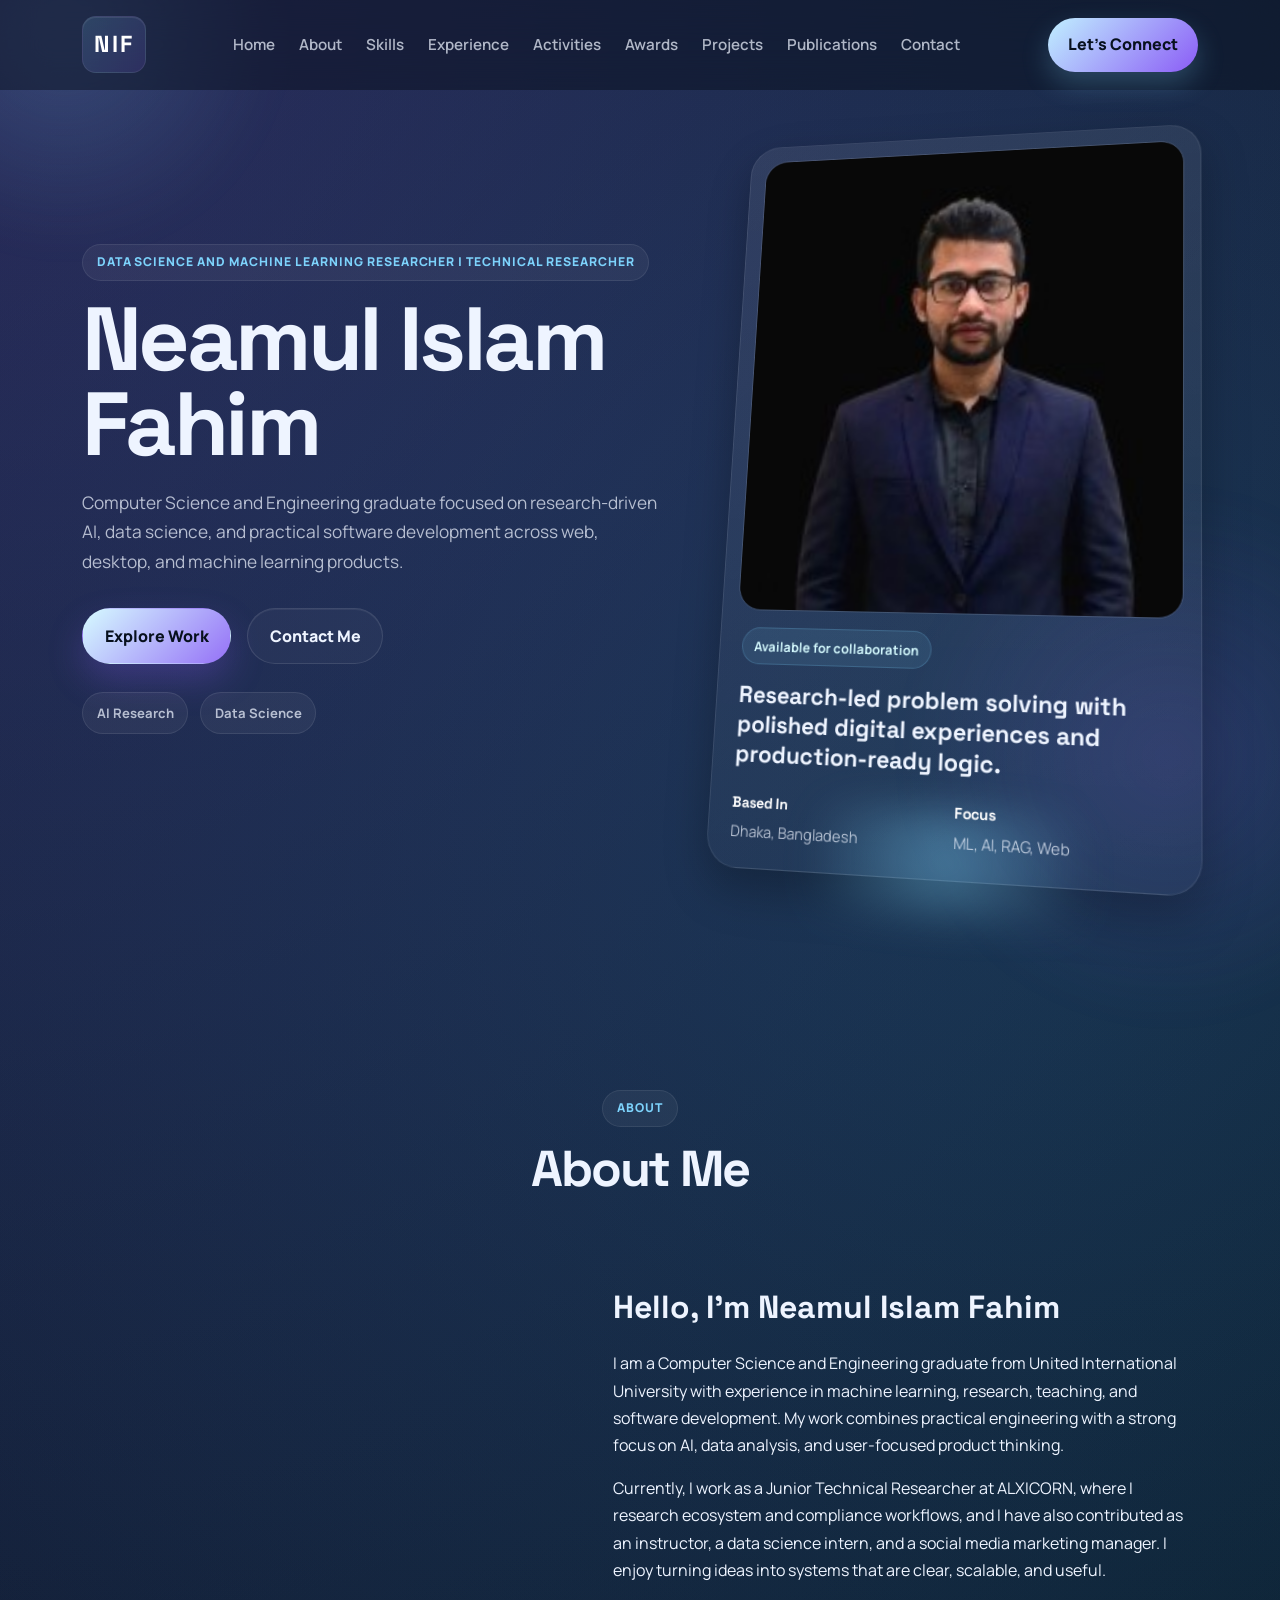
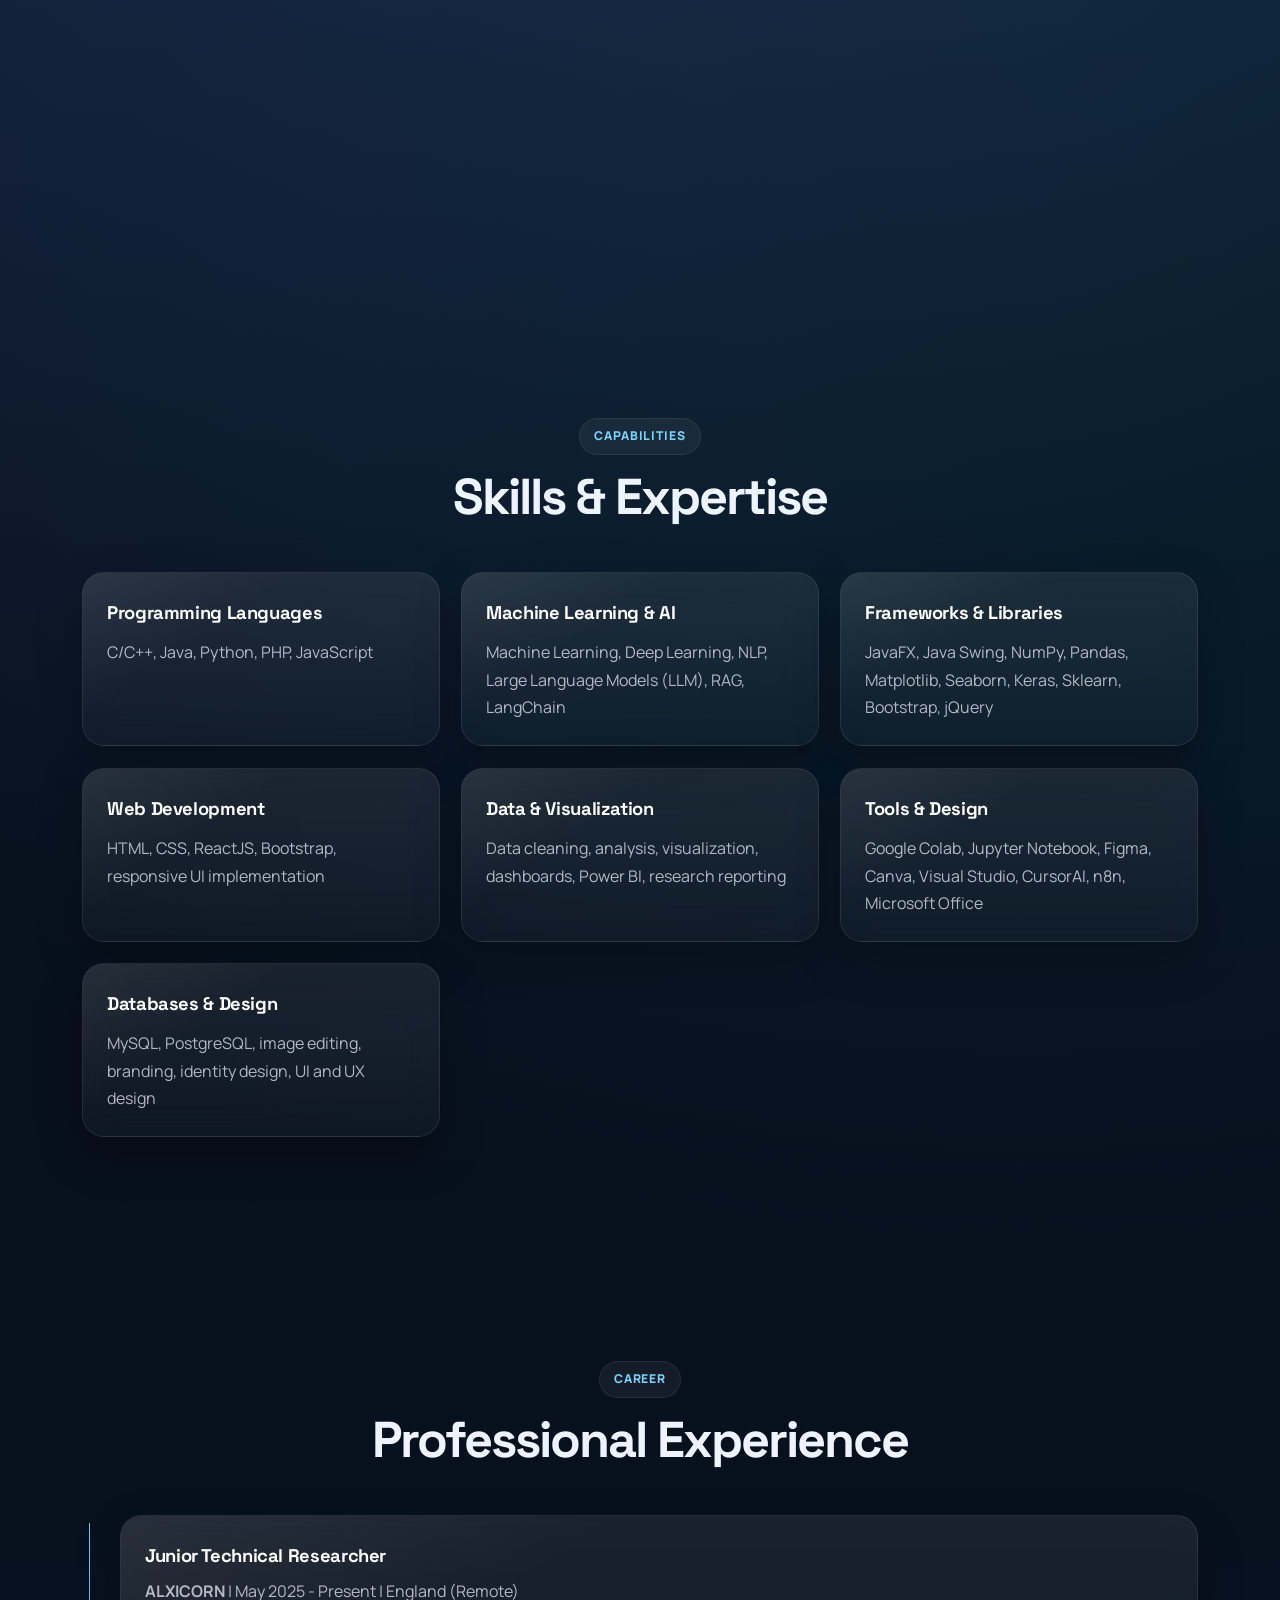
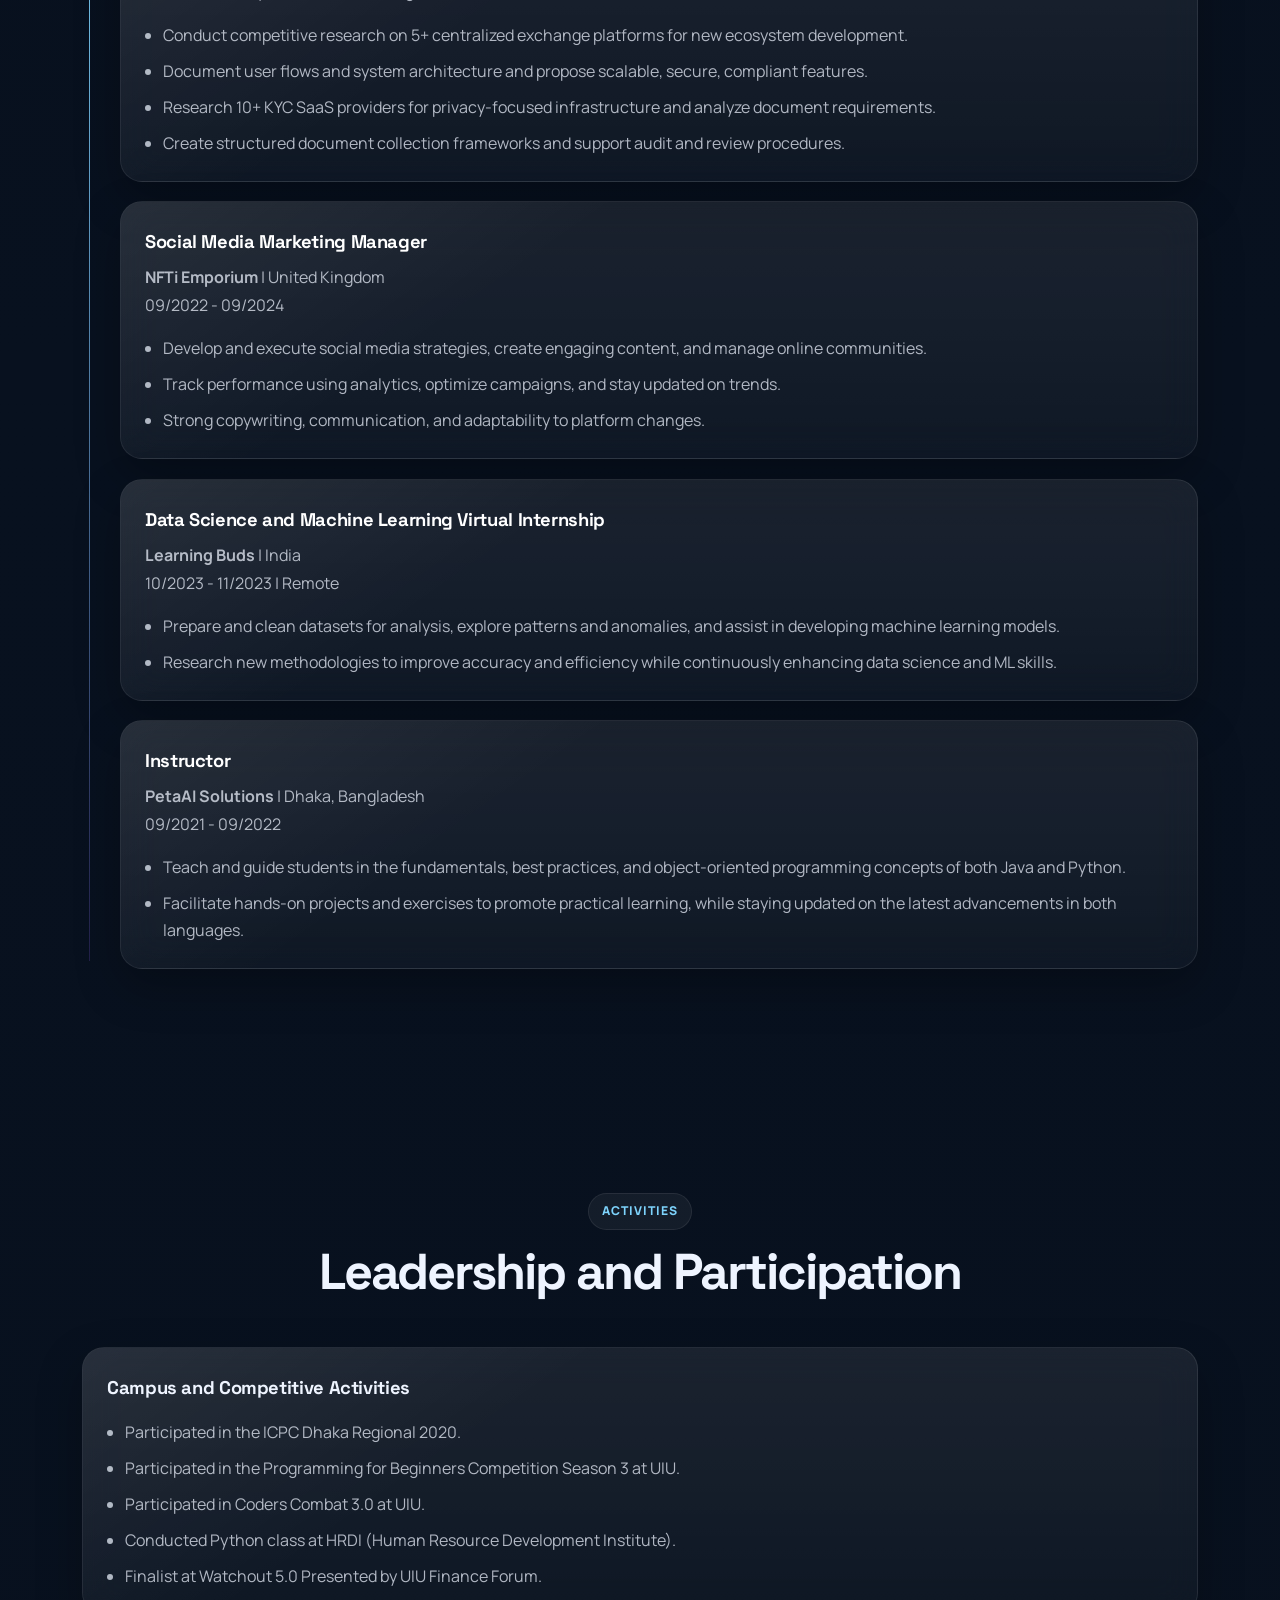
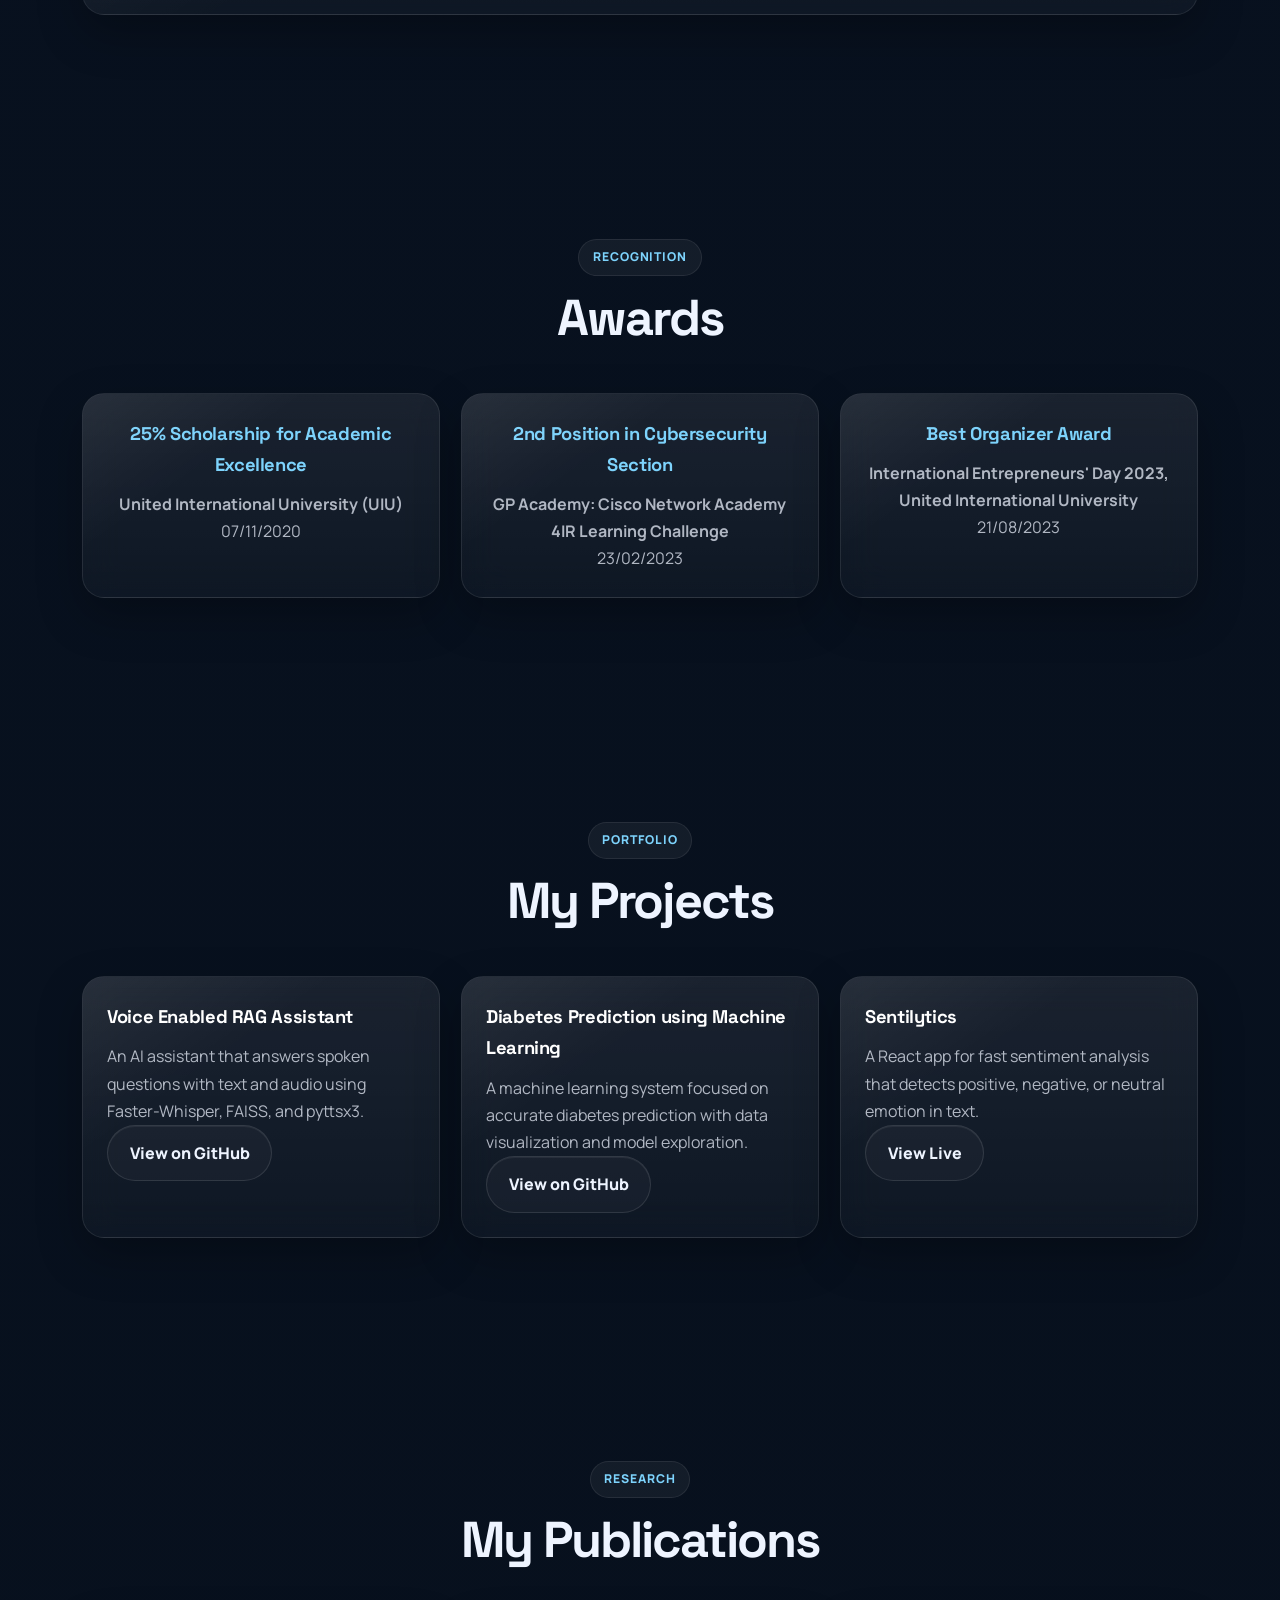
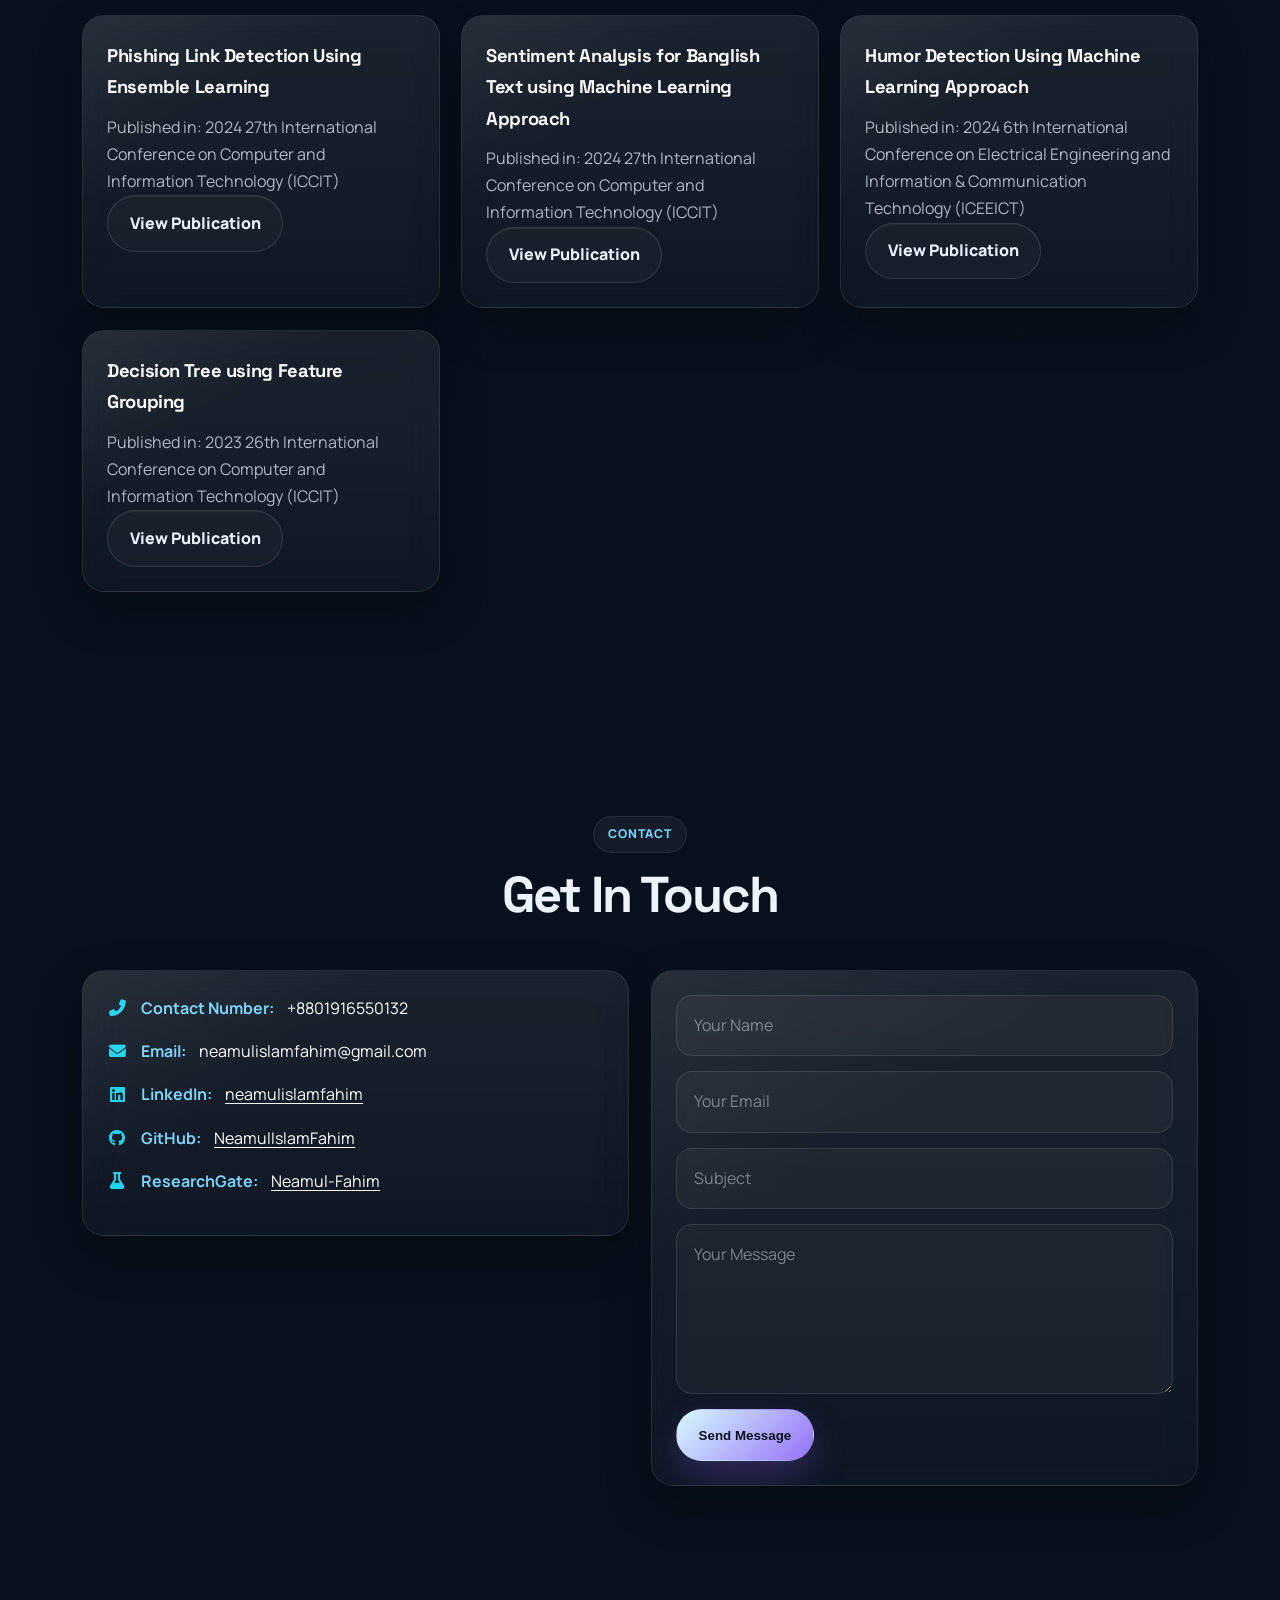
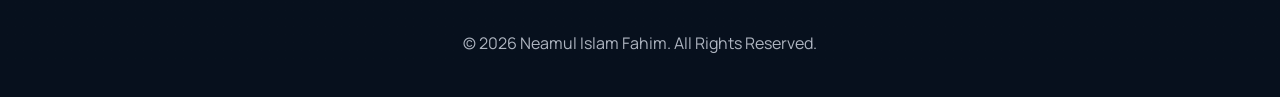
==== commit bed349b2: "Merge" ====
--- a/index.html
+++ b/index.html
@@ -3,7 +3,11 @@
 <head>
     <meta charset="UTF-8">
     <meta name="viewport" content="width=device-width, initial-scale=1.0">
+    <meta name="description" content="Official website of Neamul Islam Fahim showcasing portfolio, projects, skills, and research work.">
+    <meta name="keywords" content="Neamul Islam Fahim, Portfolio, Machine Learning, Data Science, AI, Web Developer">
+    <meta name="author" content="Neamul Islam Fahim">
     <title>Neamul Islam Fahim | Data Science & ML Portfolio</title>
+    <link rel="icon" type="image/svg+xml" href="data:image/svg+xml,<svg xmlns='http://www.w3.org/2000/svg' viewBox='0 0 100 100'><rect width='100' height='100' fill='%23000'/><text x='50%' y='60%' font-size='40' font-family='Arial' fill='%23fff' text-anchor='middle'>NIF</text></svg>">
     <link rel="stylesheet" href="style.css">
     <link rel="stylesheet" href="https://cdnjs.cloudflare.com/ajax/libs/font-awesome/6.0.0-beta3/css/all.min.css">
 </head>
@@ -255,12 +259,12 @@
                     <div class="card animated fadeInUp">
                         <h4>Voice Enabled RAG Assistant</h4>
                         <p>An AI assistant that answers spoken questions with text and audio using Faster-Whisper, FAISS, and pyttsx3.</p>
-                        <a href="https://neamulislamfahim-voice-enabled-rag-assistant-app-ngotcm.streamlit.app/" class="btn btn-secondary" target="_blank" rel="noreferrer">View Live</a>
+                        <a href="https://github.com/NeamulIslamFahim/Voice-Enabled-RAG-Assistant" class="btn btn-secondary" target="_blank" rel="noreferrer">View on GitHub</a>
                     </div>
                     <div class="card animated fadeInUp">
                         <h4>Diabetes Prediction using Machine Learning</h4>
                         <p>A machine learning system focused on accurate diabetes prediction with data visualization and model exploration.</p>
-                        <a href="https://neamulislamfahim.github.io/Diabetes-Prediction-Machine-Learning/" class="btn btn-secondary" target="_blank" rel="noreferrer">View on GitHub</a>
+                        <a href="https://github.com/NeamulIslamFahim/Diabetes-Prediction-Machine-Learning" class="btn btn-secondary" target="_blank" rel="noreferrer">View on GitHub</a>
                     </div>
                     <div class="card animated fadeInUp">
                         <h4>Sentilytics</h4>
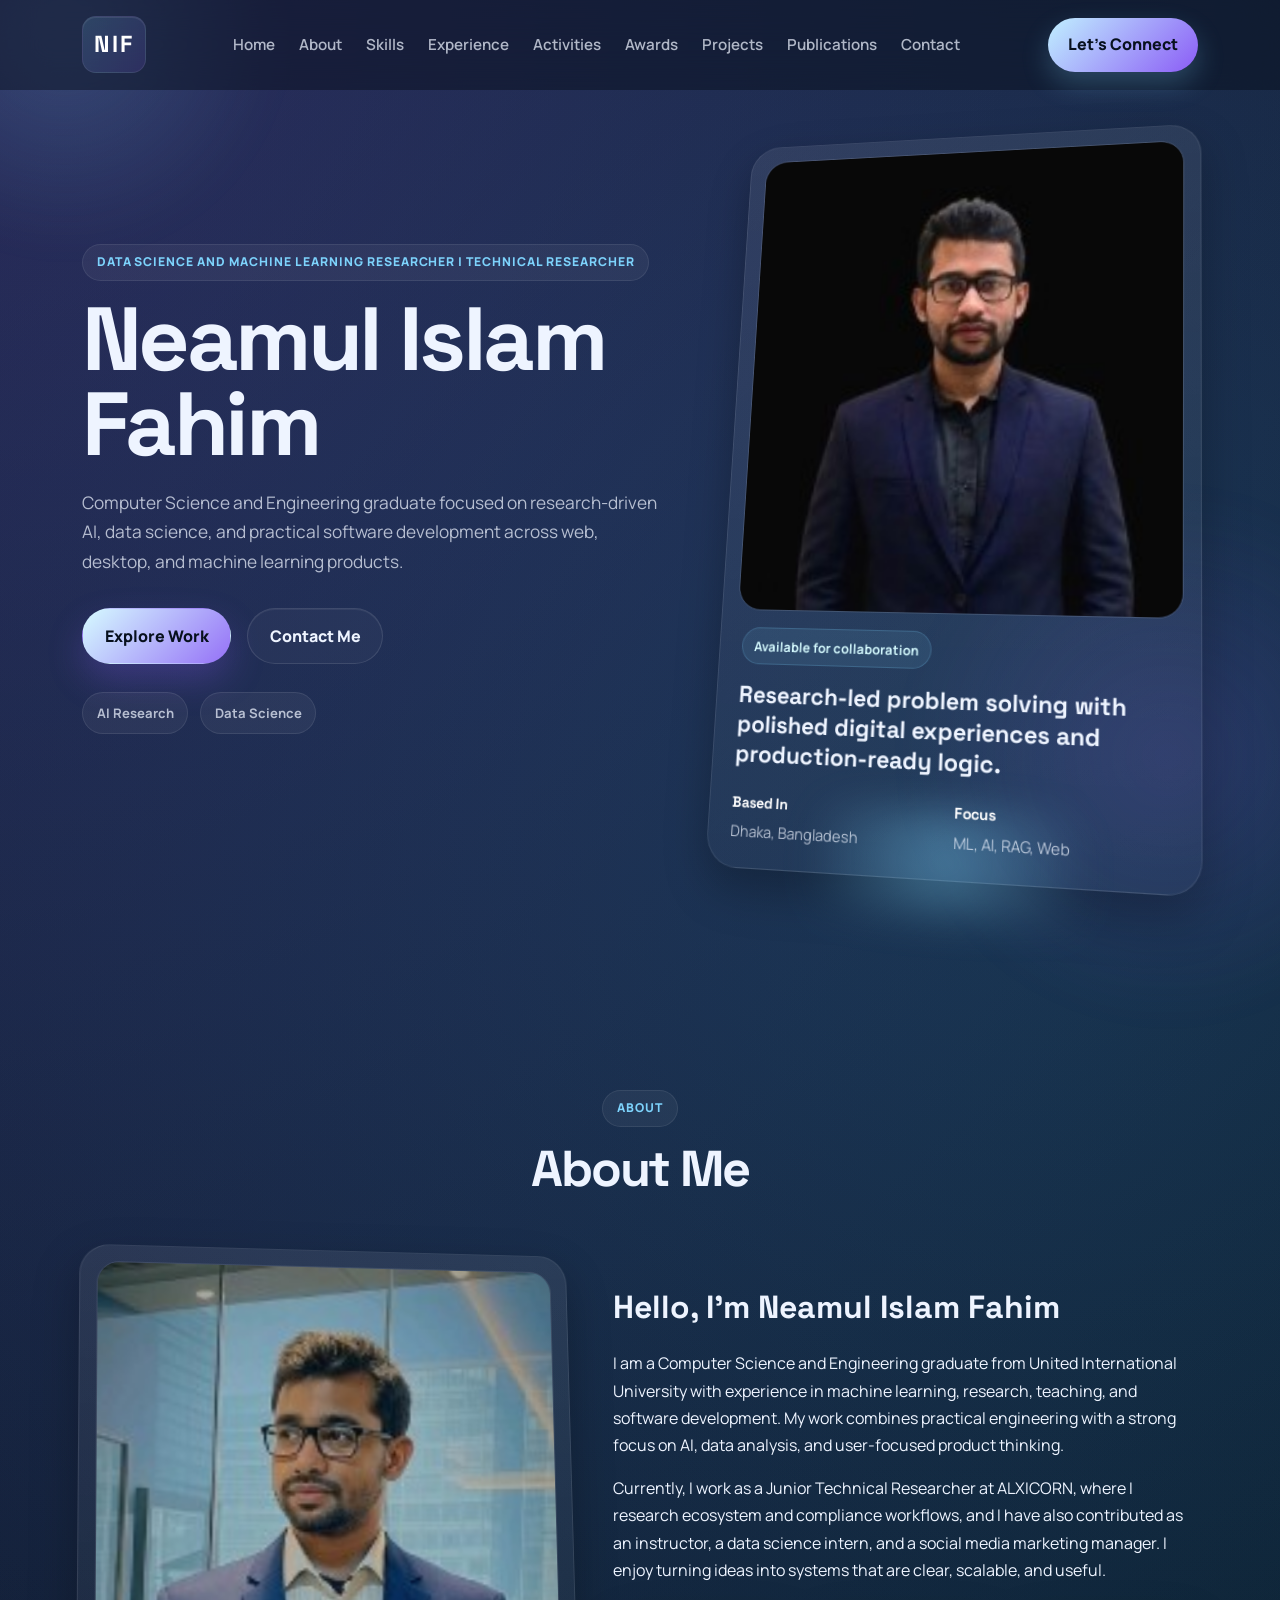
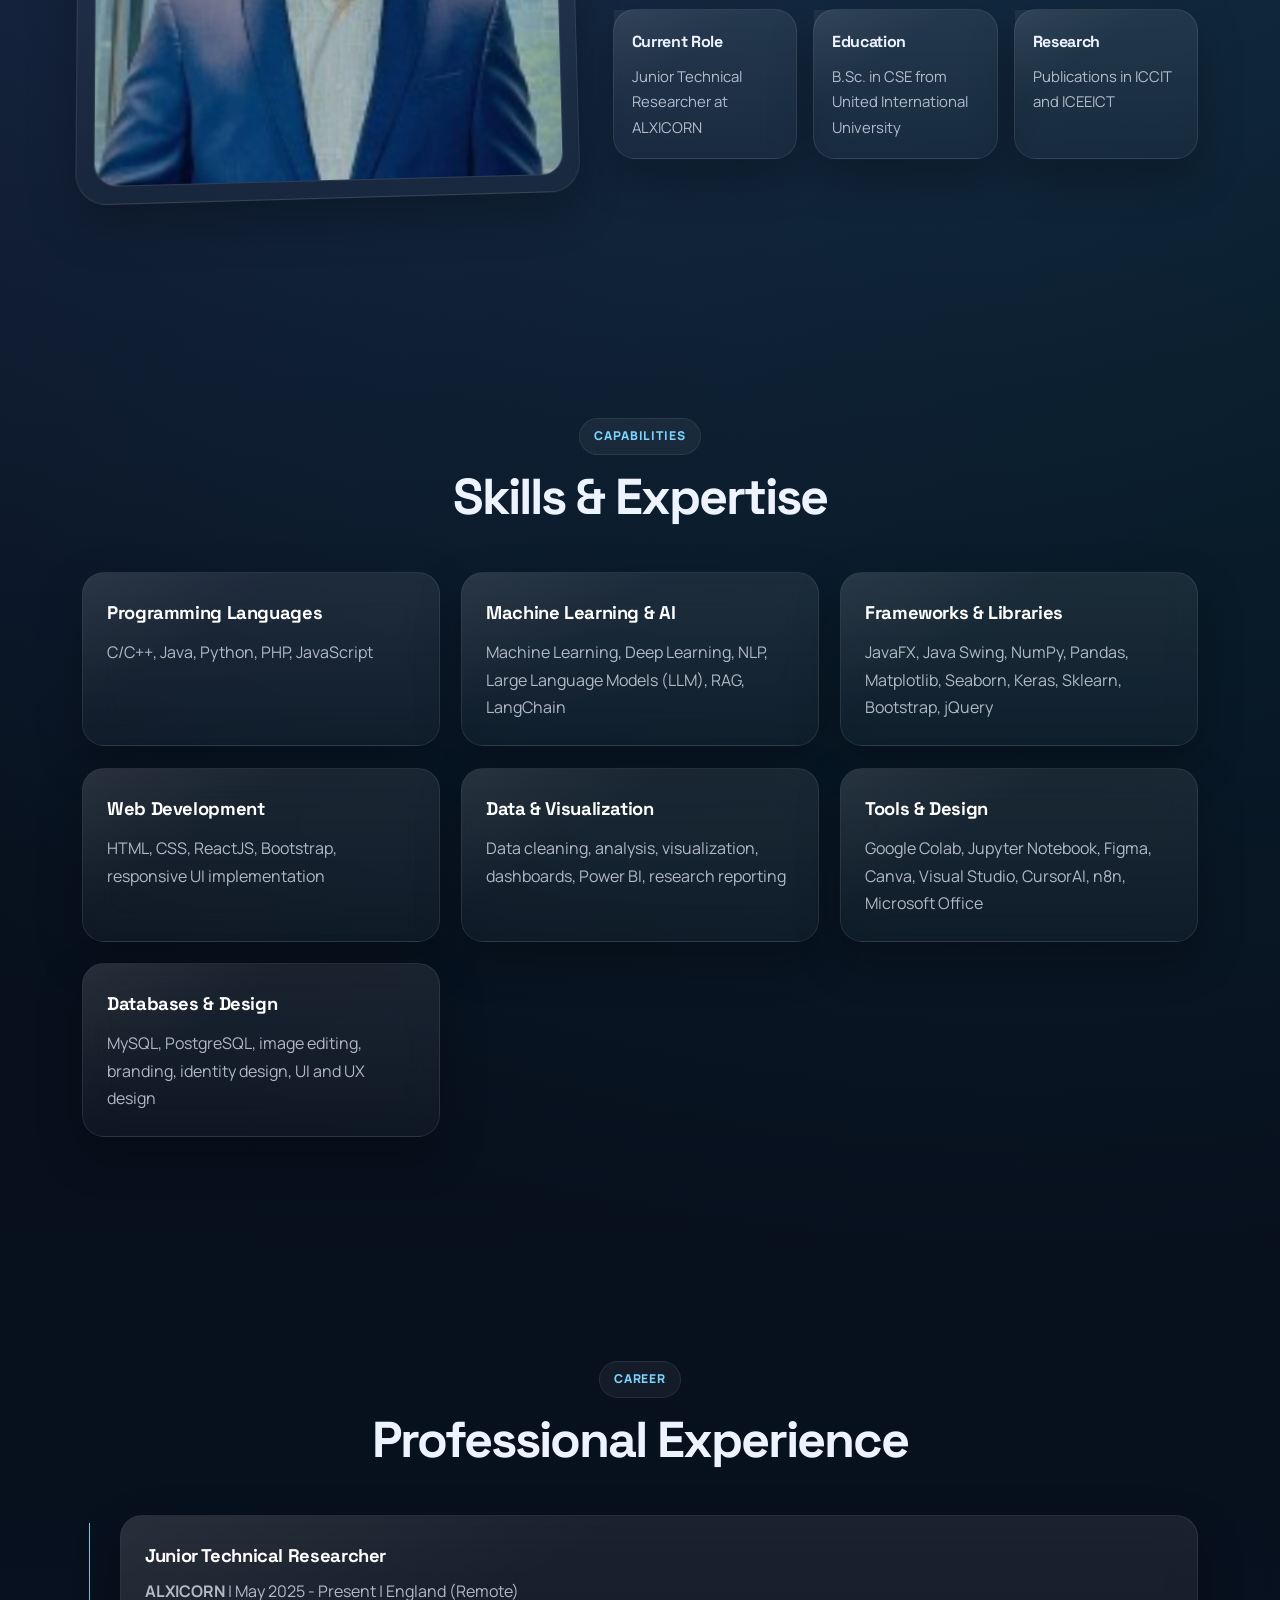
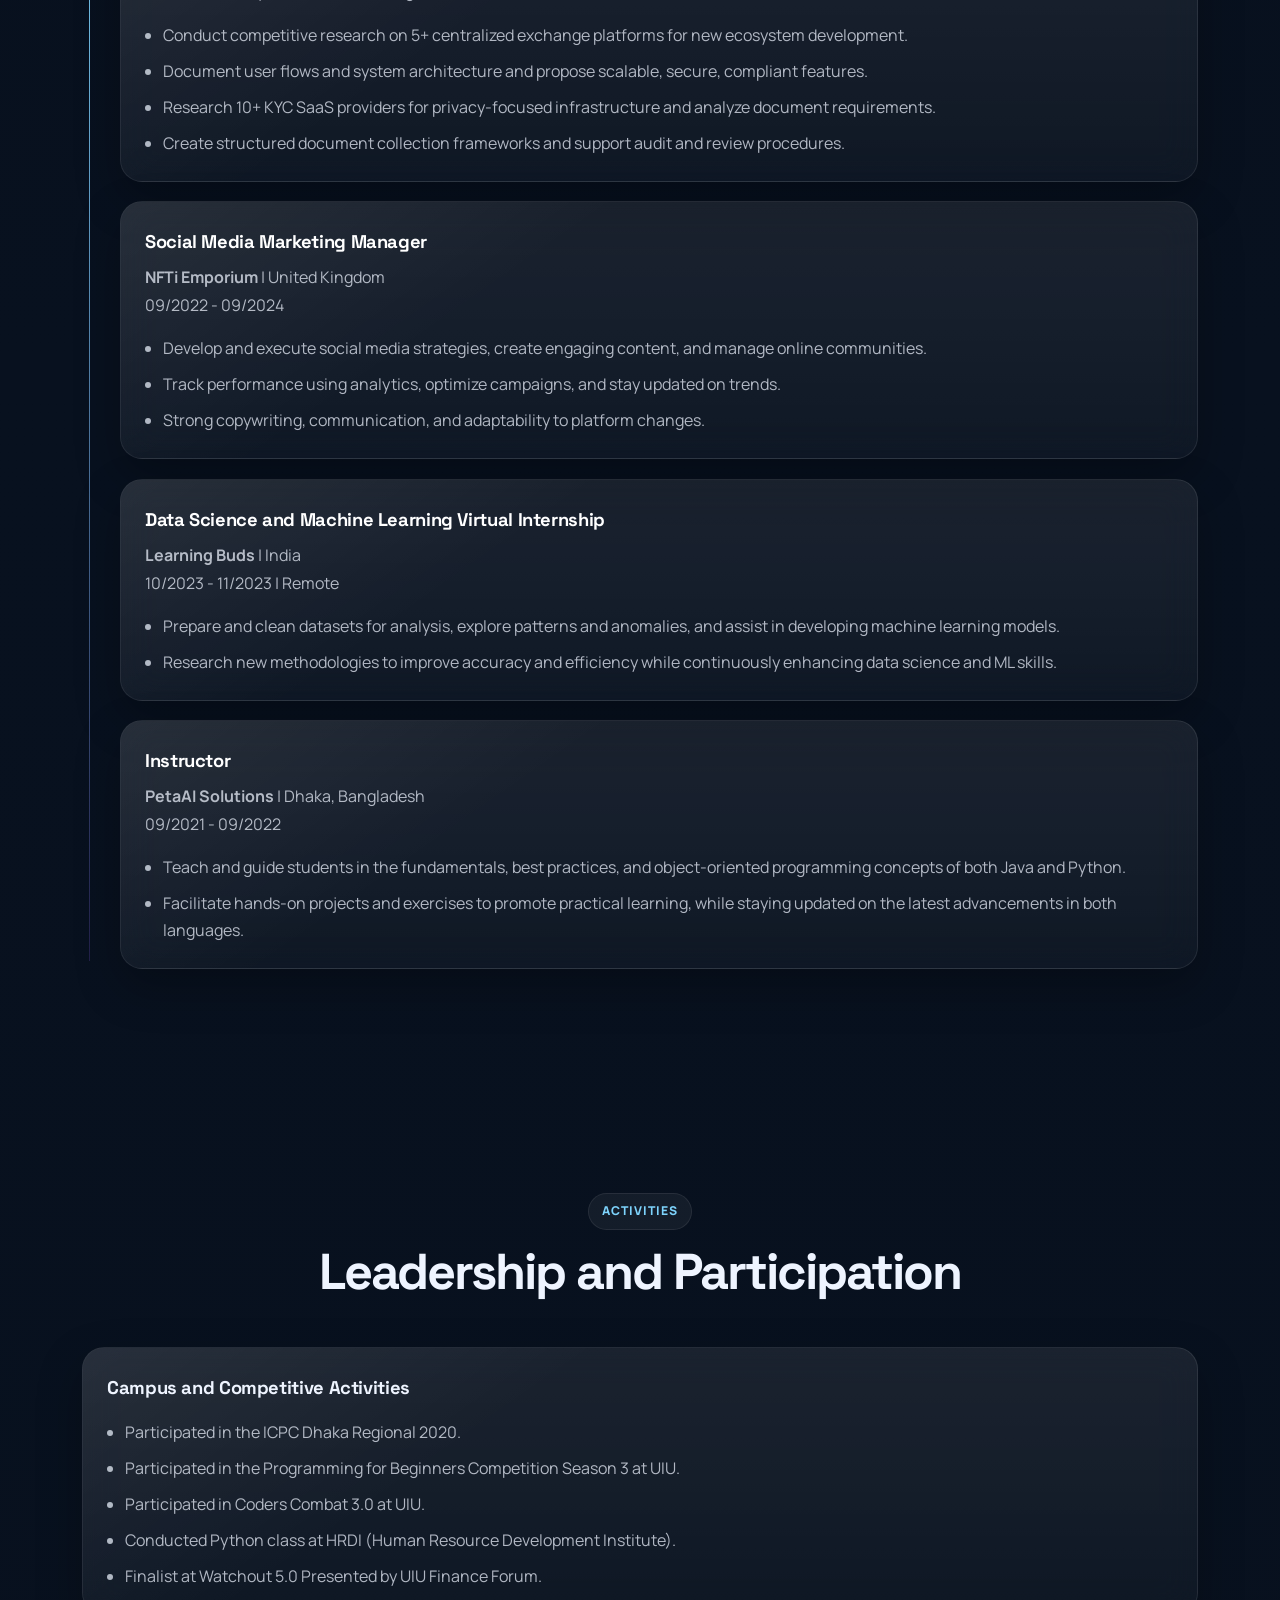
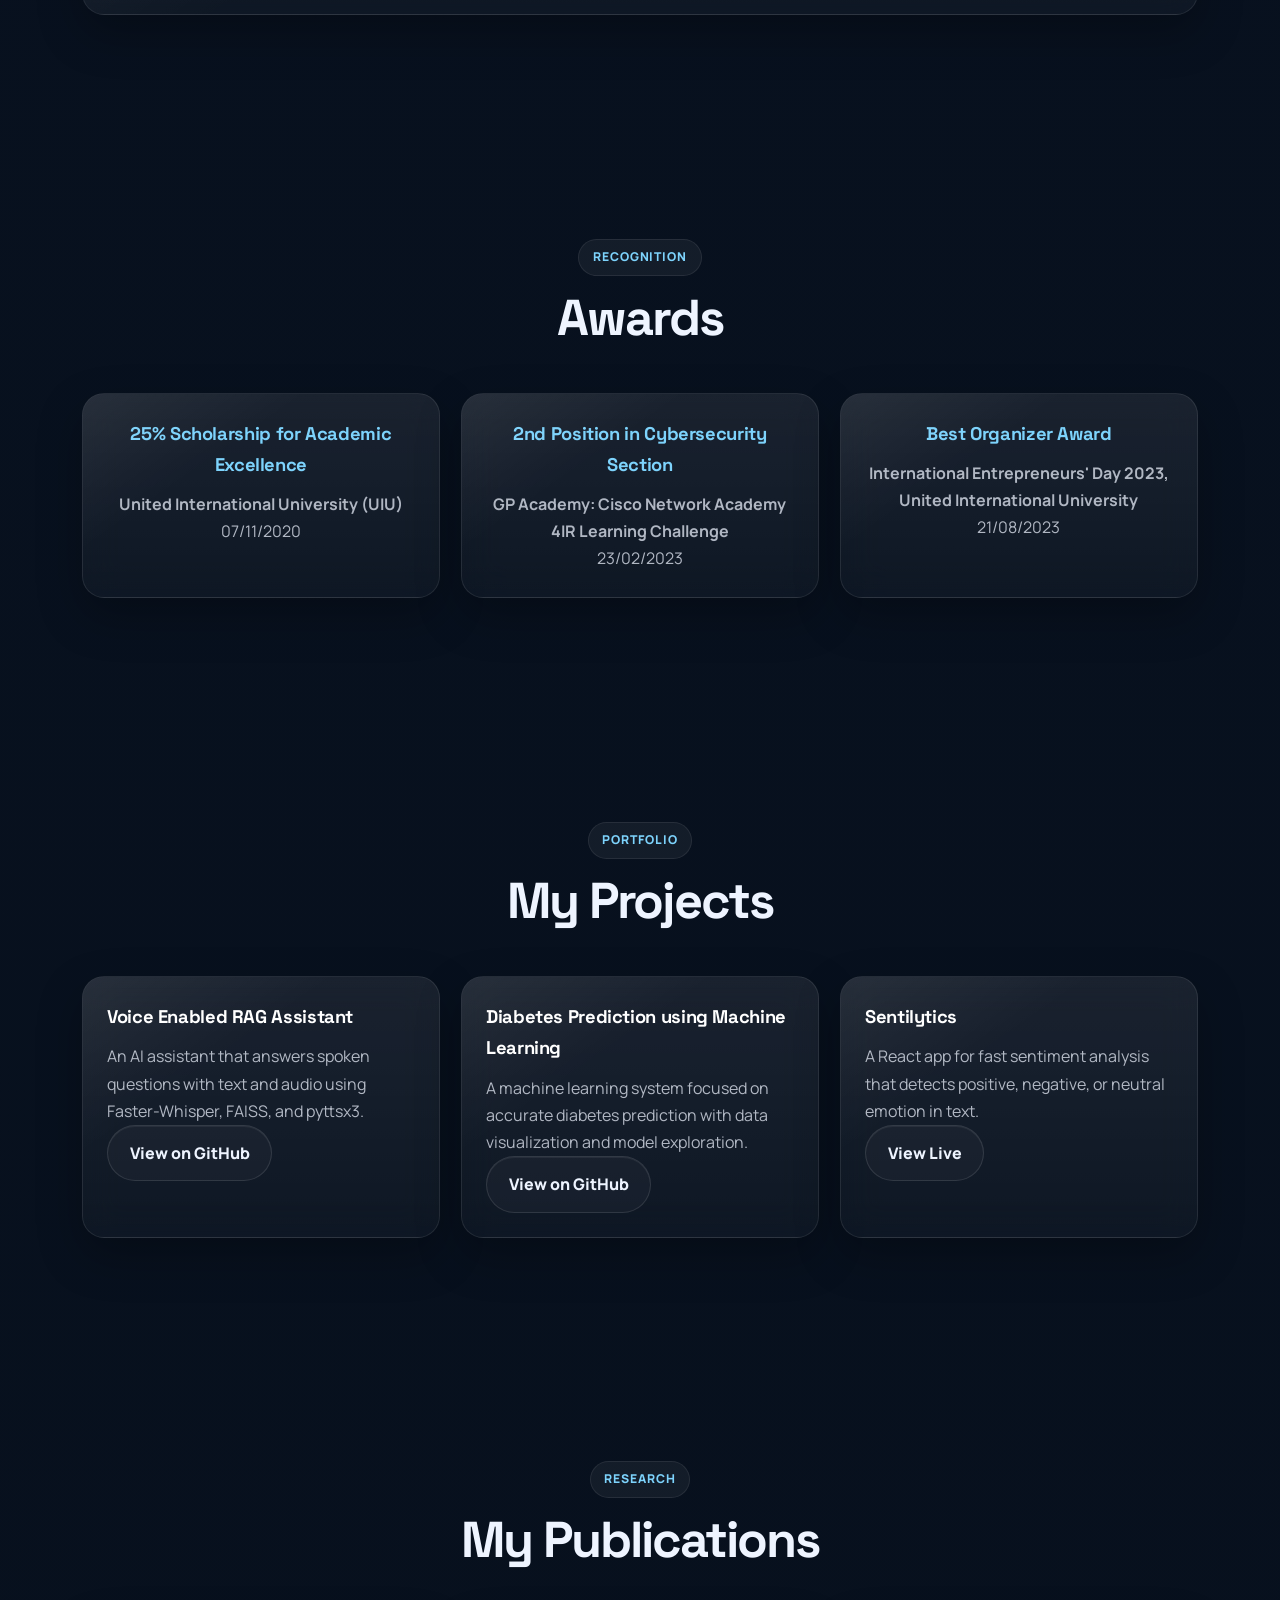
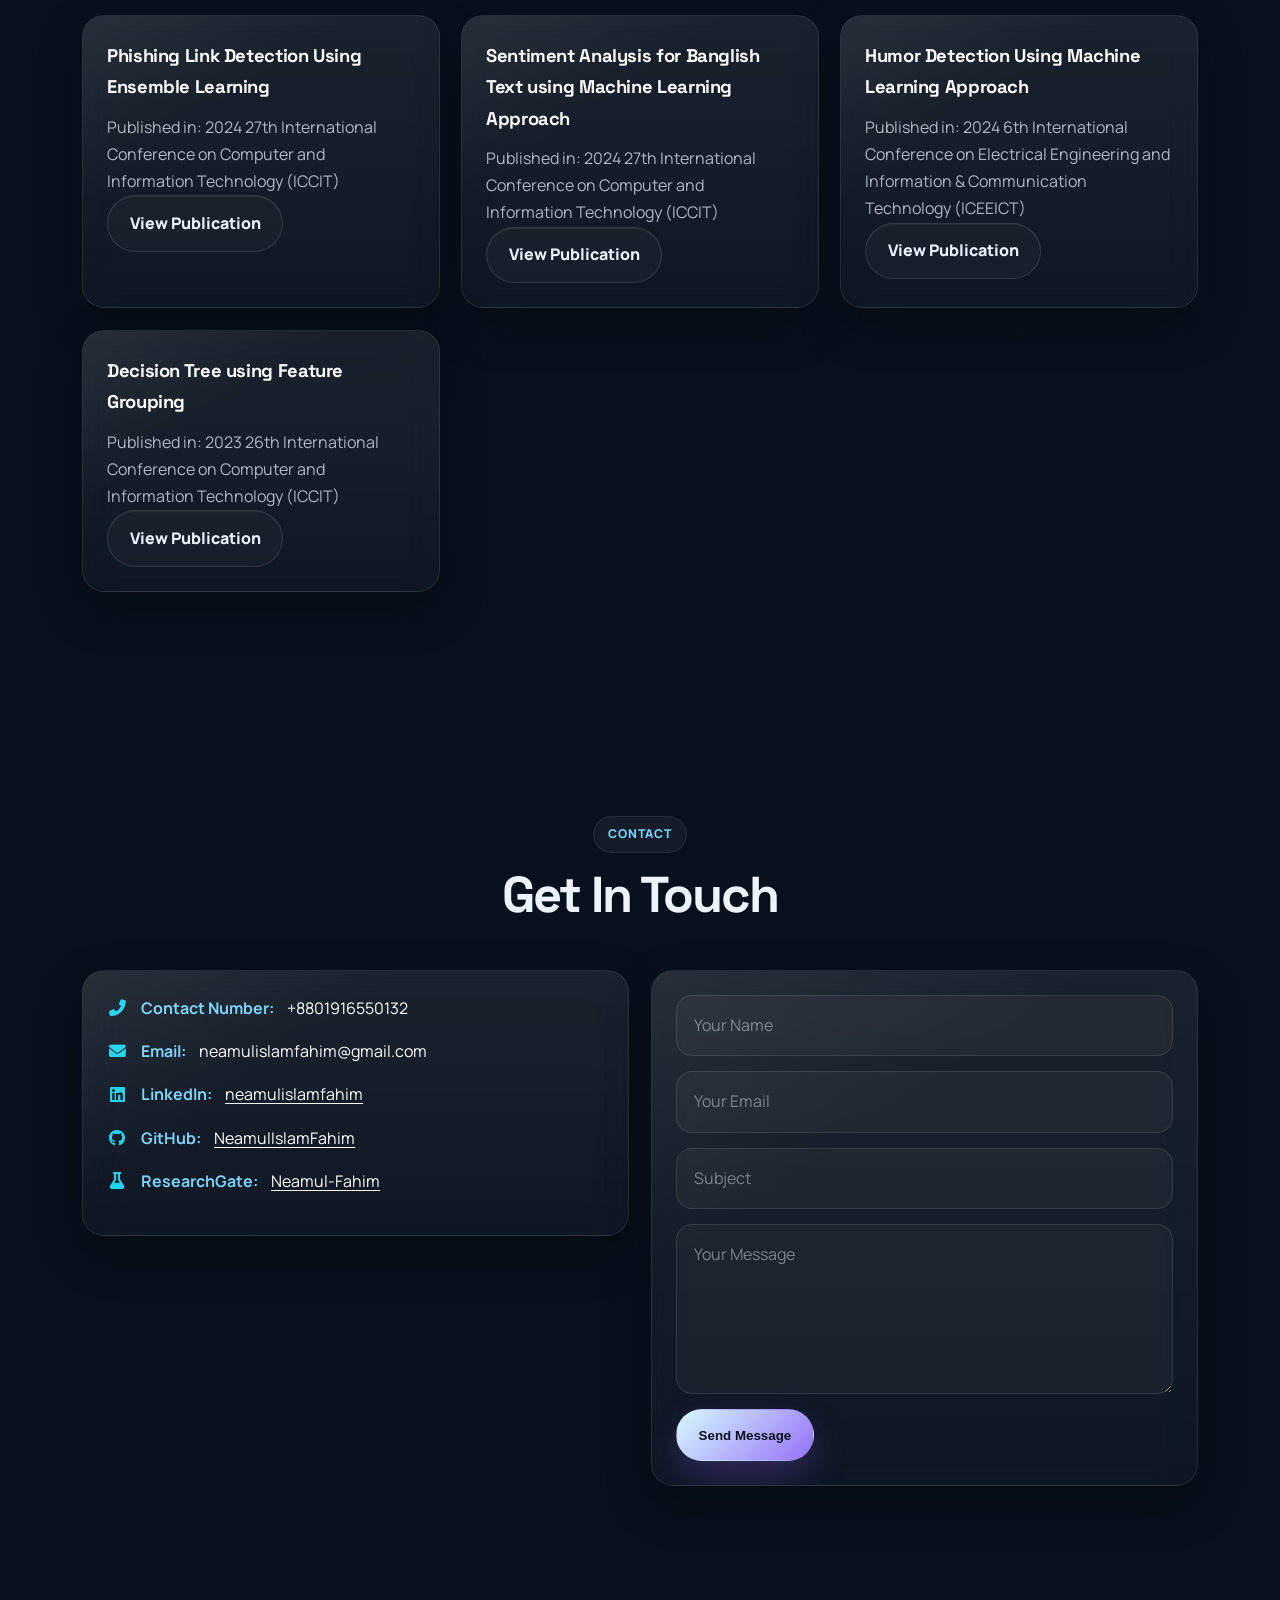
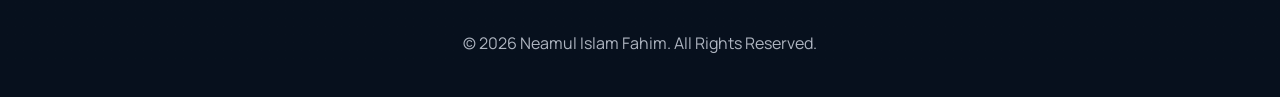
==== commit 410ff66d: "commit" ====
--- a/index.html
+++ b/index.html
@@ -6,7 +6,7 @@
     <meta name="description" content="Official website of Neamul Islam Fahim showcasing portfolio, projects, skills, and research work.">
     <meta name="keywords" content="Neamul Islam Fahim, Portfolio, Machine Learning, Data Science, AI, Web Developer">
     <meta name="author" content="Neamul Islam Fahim">
-    <title>Neamul Islam Fahim | Data Science & ML Portfolio</title>
+    <title>Neamul Islam Fahim</title>
     <link rel="icon" type="image/svg+xml" href="data:image/svg+xml,<svg xmlns='http://www.w3.org/2000/svg' viewBox='0 0 100 100'><rect width='100' height='100' fill='%23000'/><text x='50%' y='60%' font-size='40' font-family='Arial' fill='%23fff' text-anchor='middle'>NIF</text></svg>">
     <link rel="stylesheet" href="style.css">
     <link rel="stylesheet" href="https://cdnjs.cloudflare.com/ajax/libs/font-awesome/6.0.0-beta3/css/all.min.css">
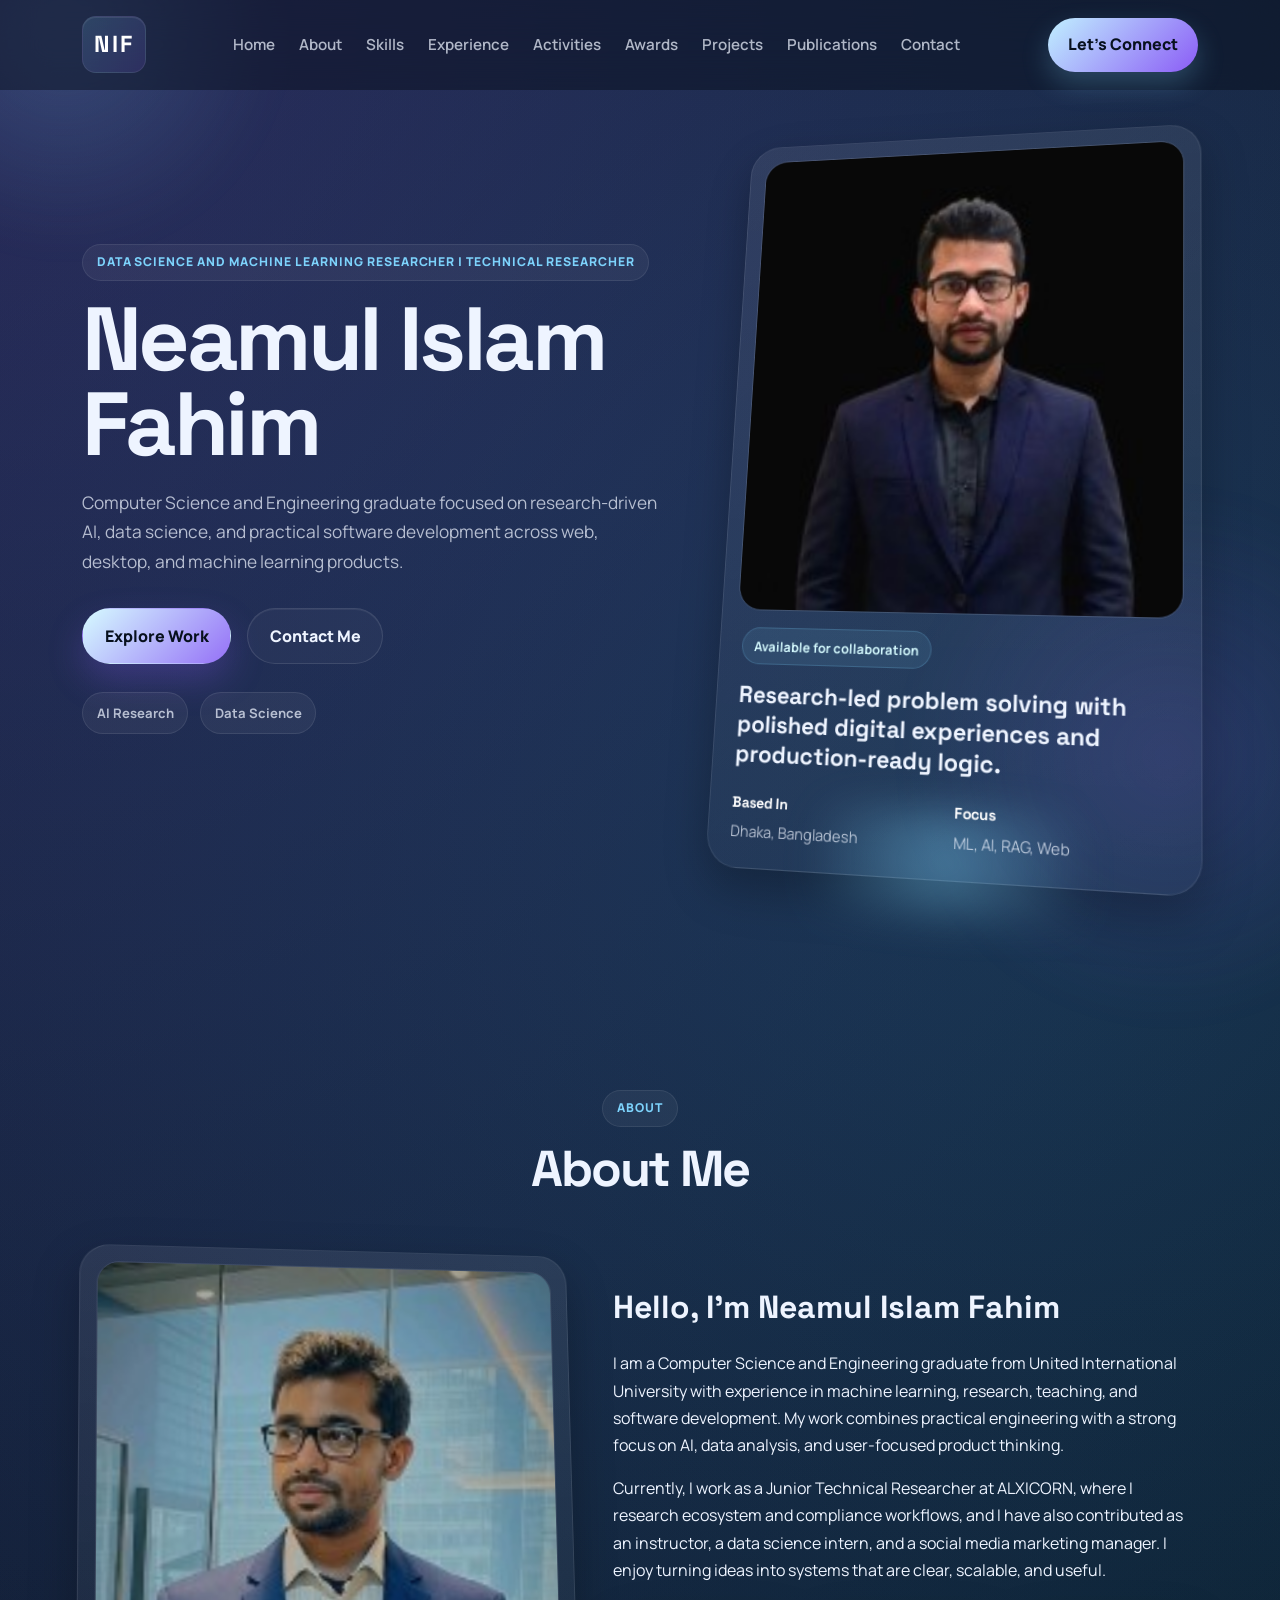
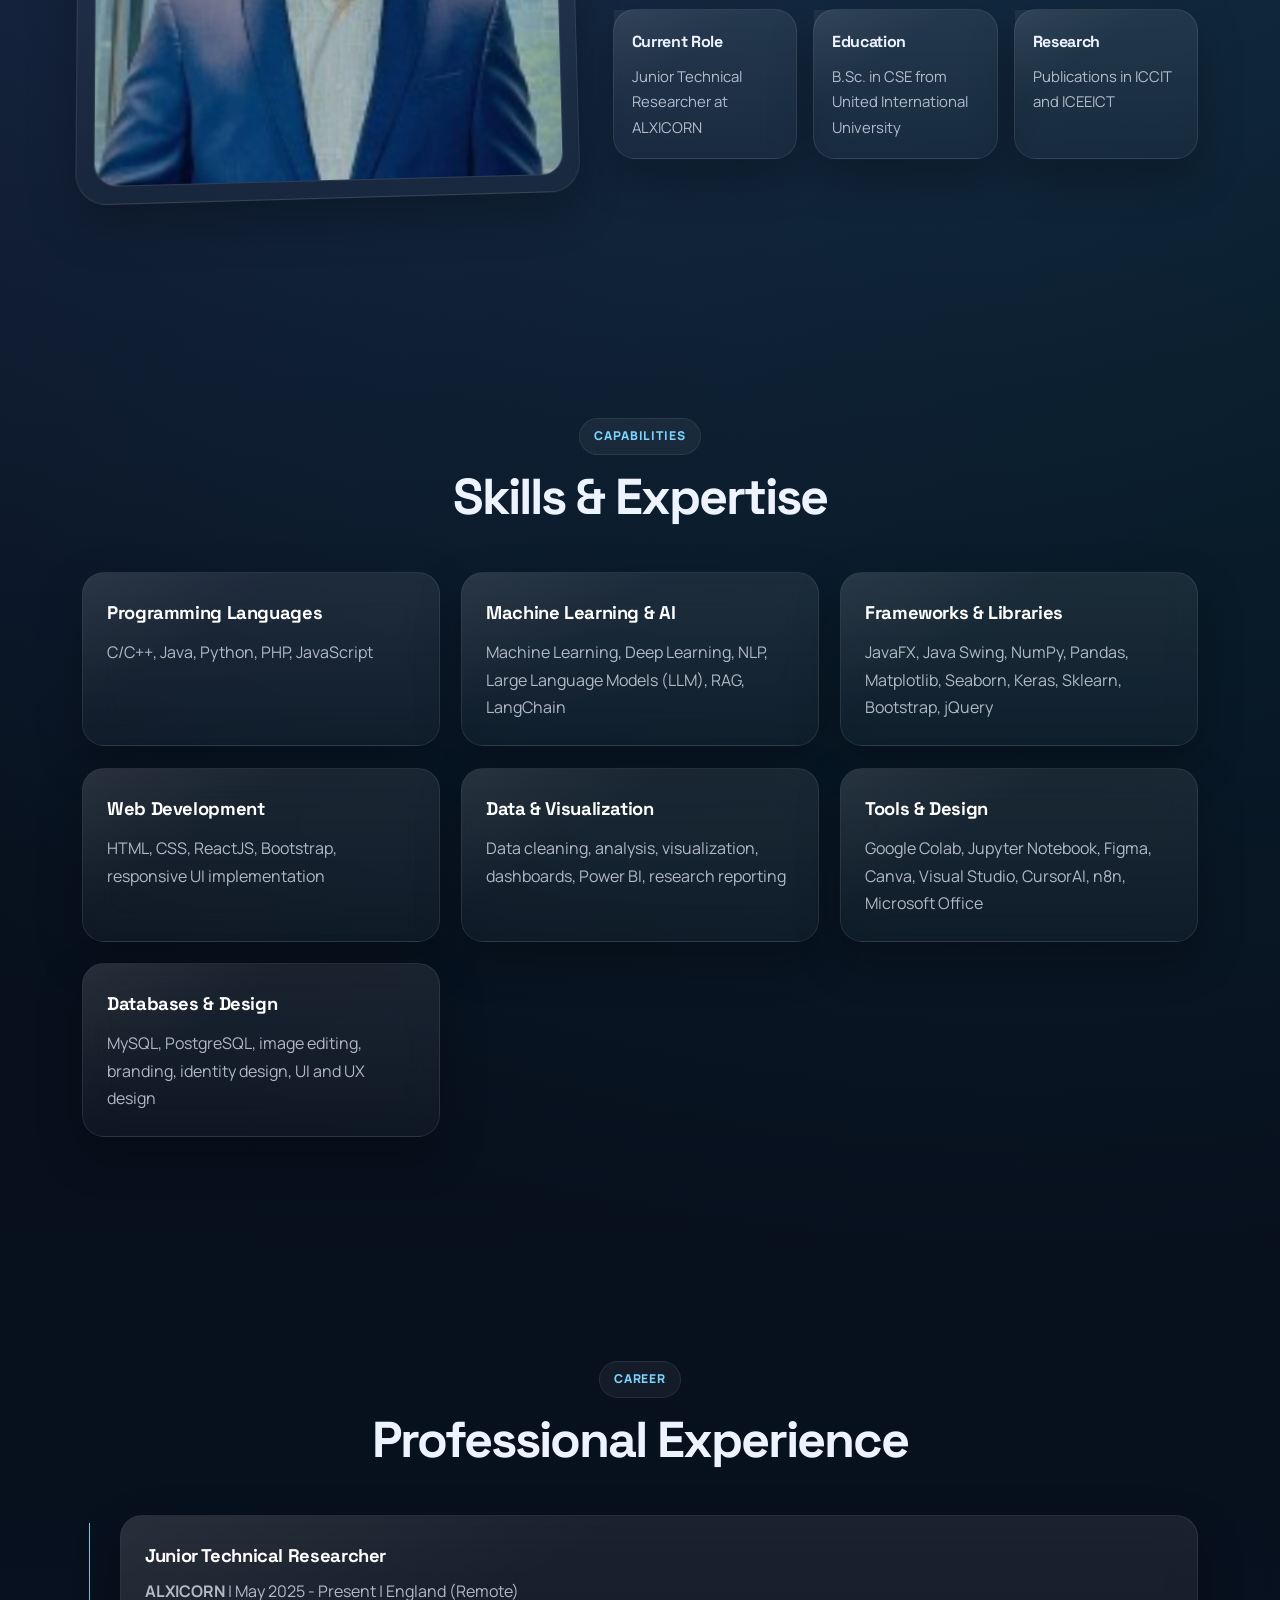
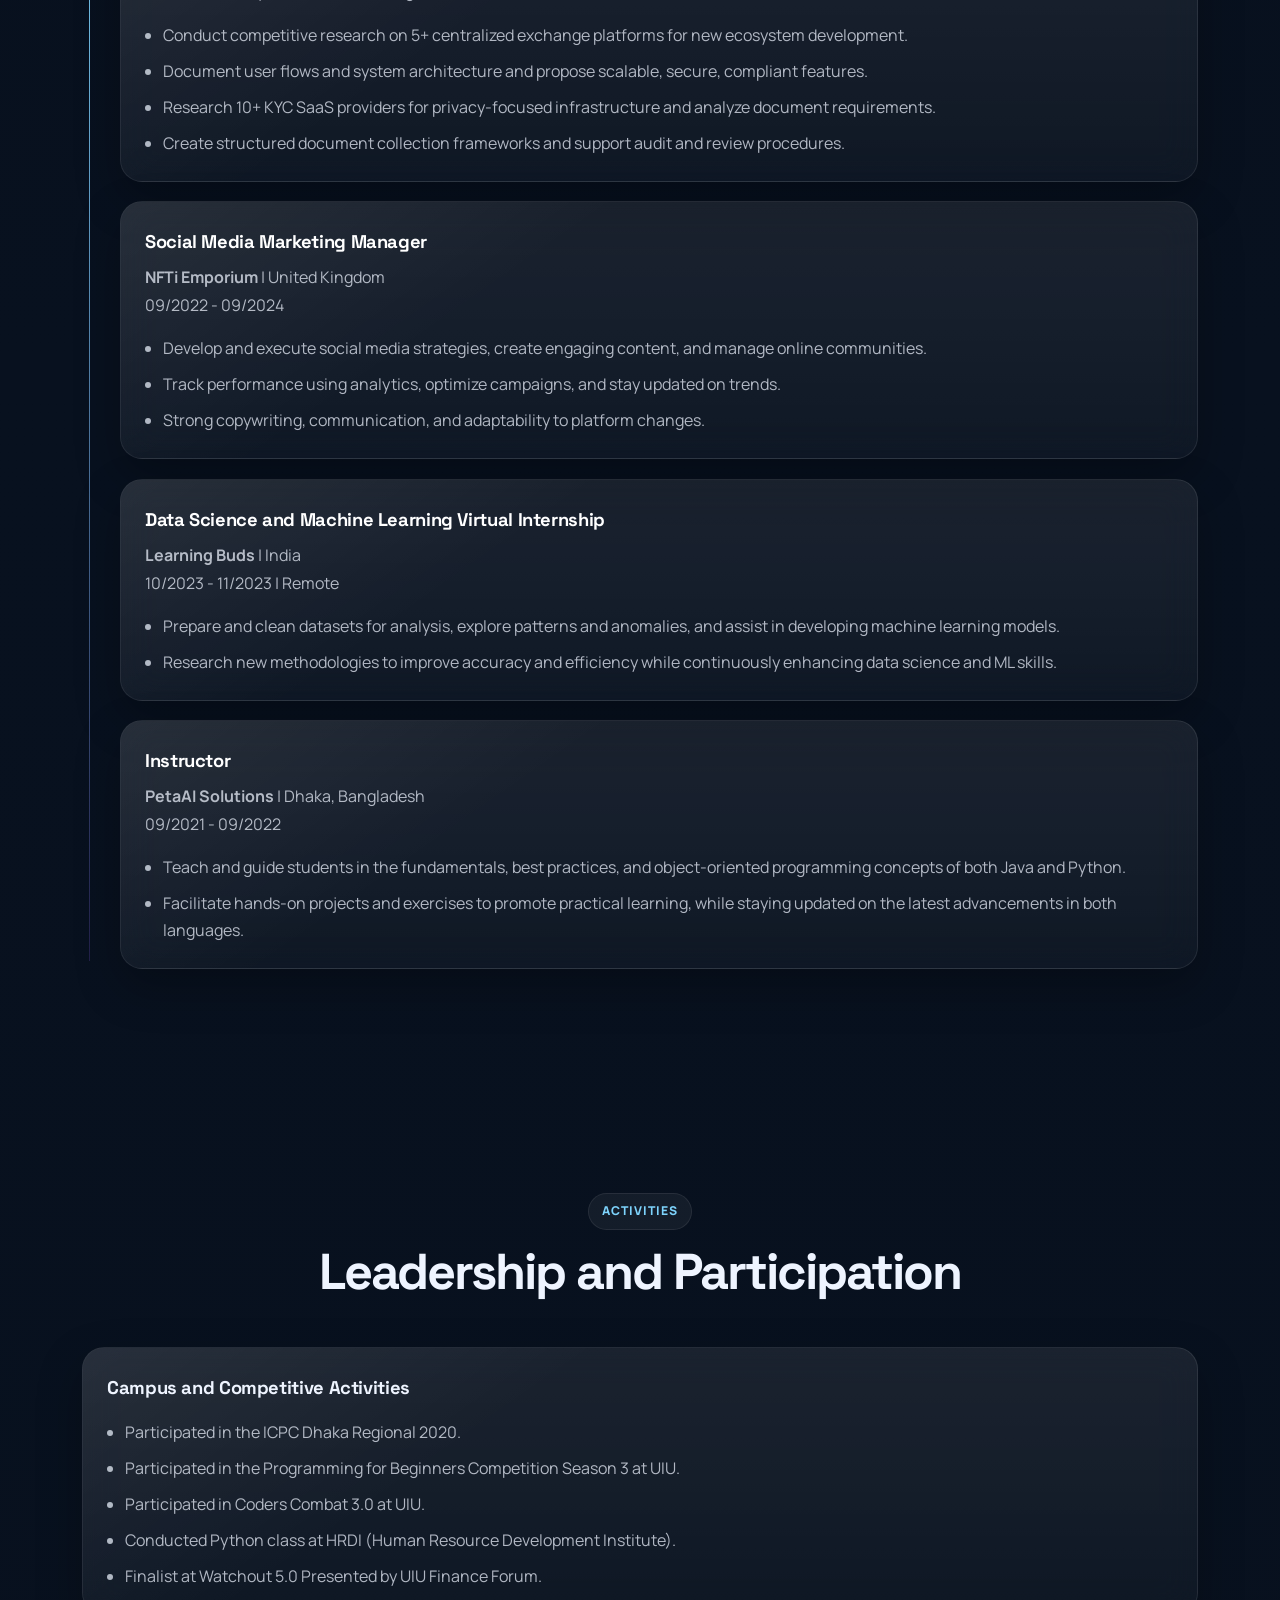
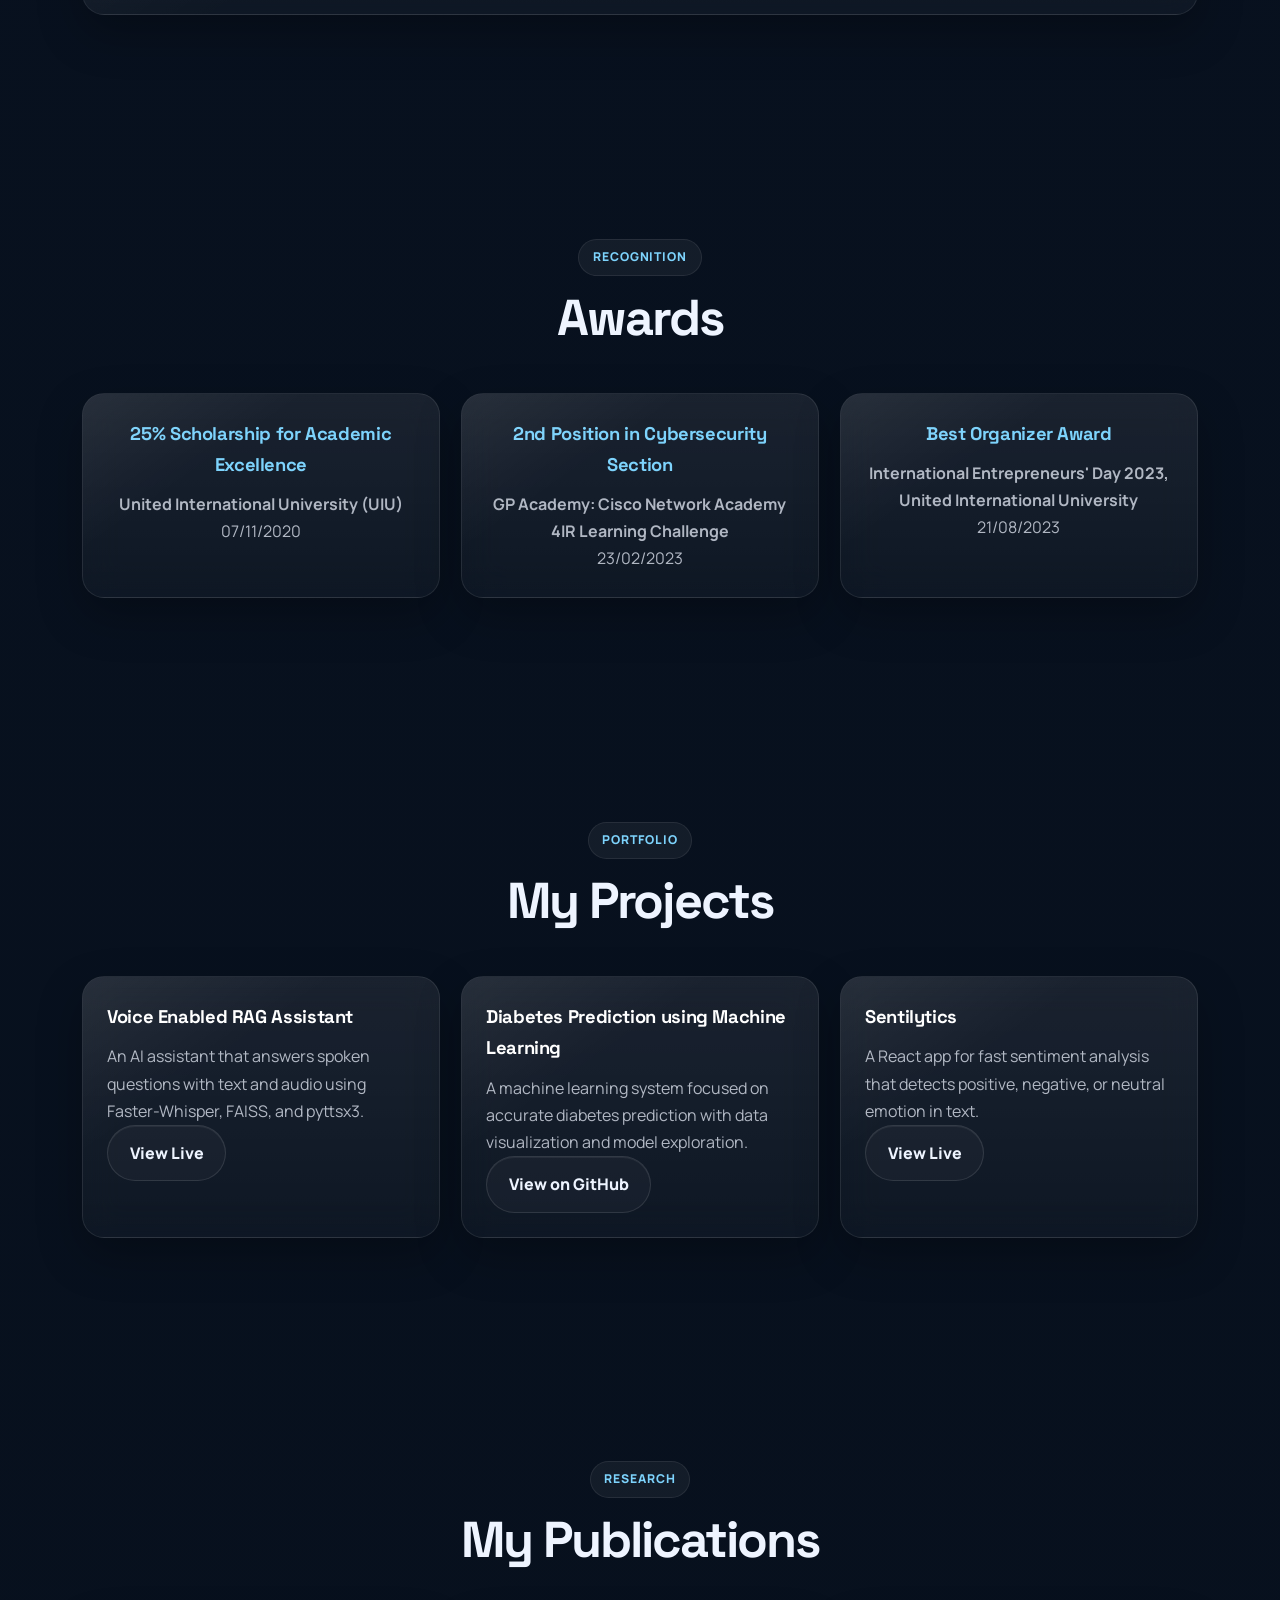
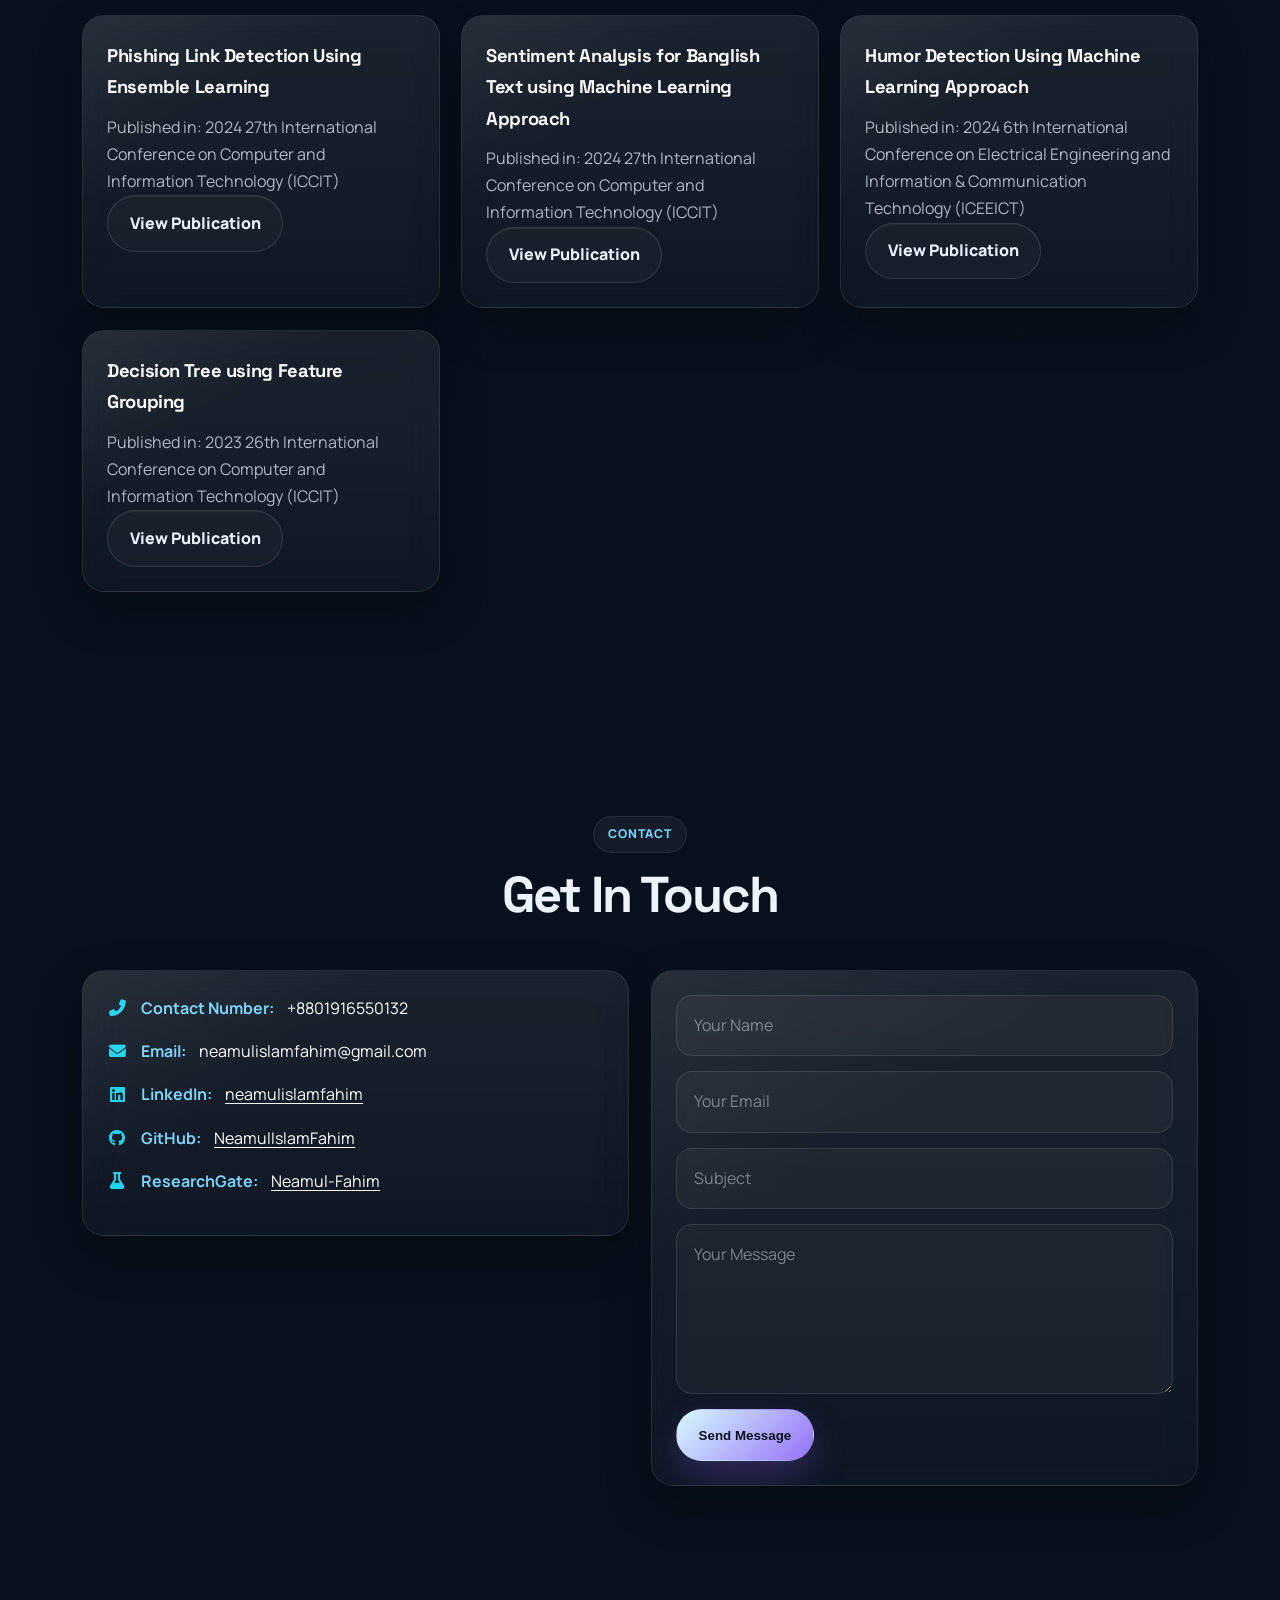
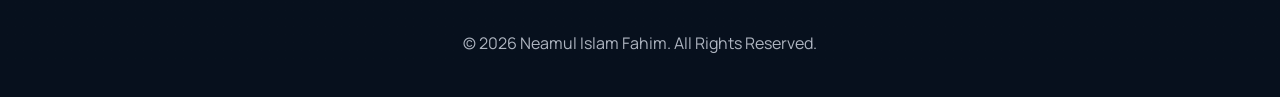
==== commit 6f88ccef: "commit" ====
--- a/index.html
+++ b/index.html
@@ -259,7 +259,7 @@
                     <div class="card animated fadeInUp">
                         <h4>Voice Enabled RAG Assistant</h4>
                         <p>An AI assistant that answers spoken questions with text and audio using Faster-Whisper, FAISS, and pyttsx3.</p>
-                        <a href="https://github.com/NeamulIslamFahim/Voice-Enabled-RAG-Assistant" class="btn btn-secondary" target="_blank" rel="noreferrer">View on GitHub</a>
+                        <a href="https://neamulislamfahim-voice-enabled-rag-assistant-app-ngotcm.streamlit.app/" class="btn btn-secondary" target="_blank" rel="noreferrer">View Live</a>
                     </div>
                     <div class="card animated fadeInUp">
                         <h4>Diabetes Prediction using Machine Learning</h4>
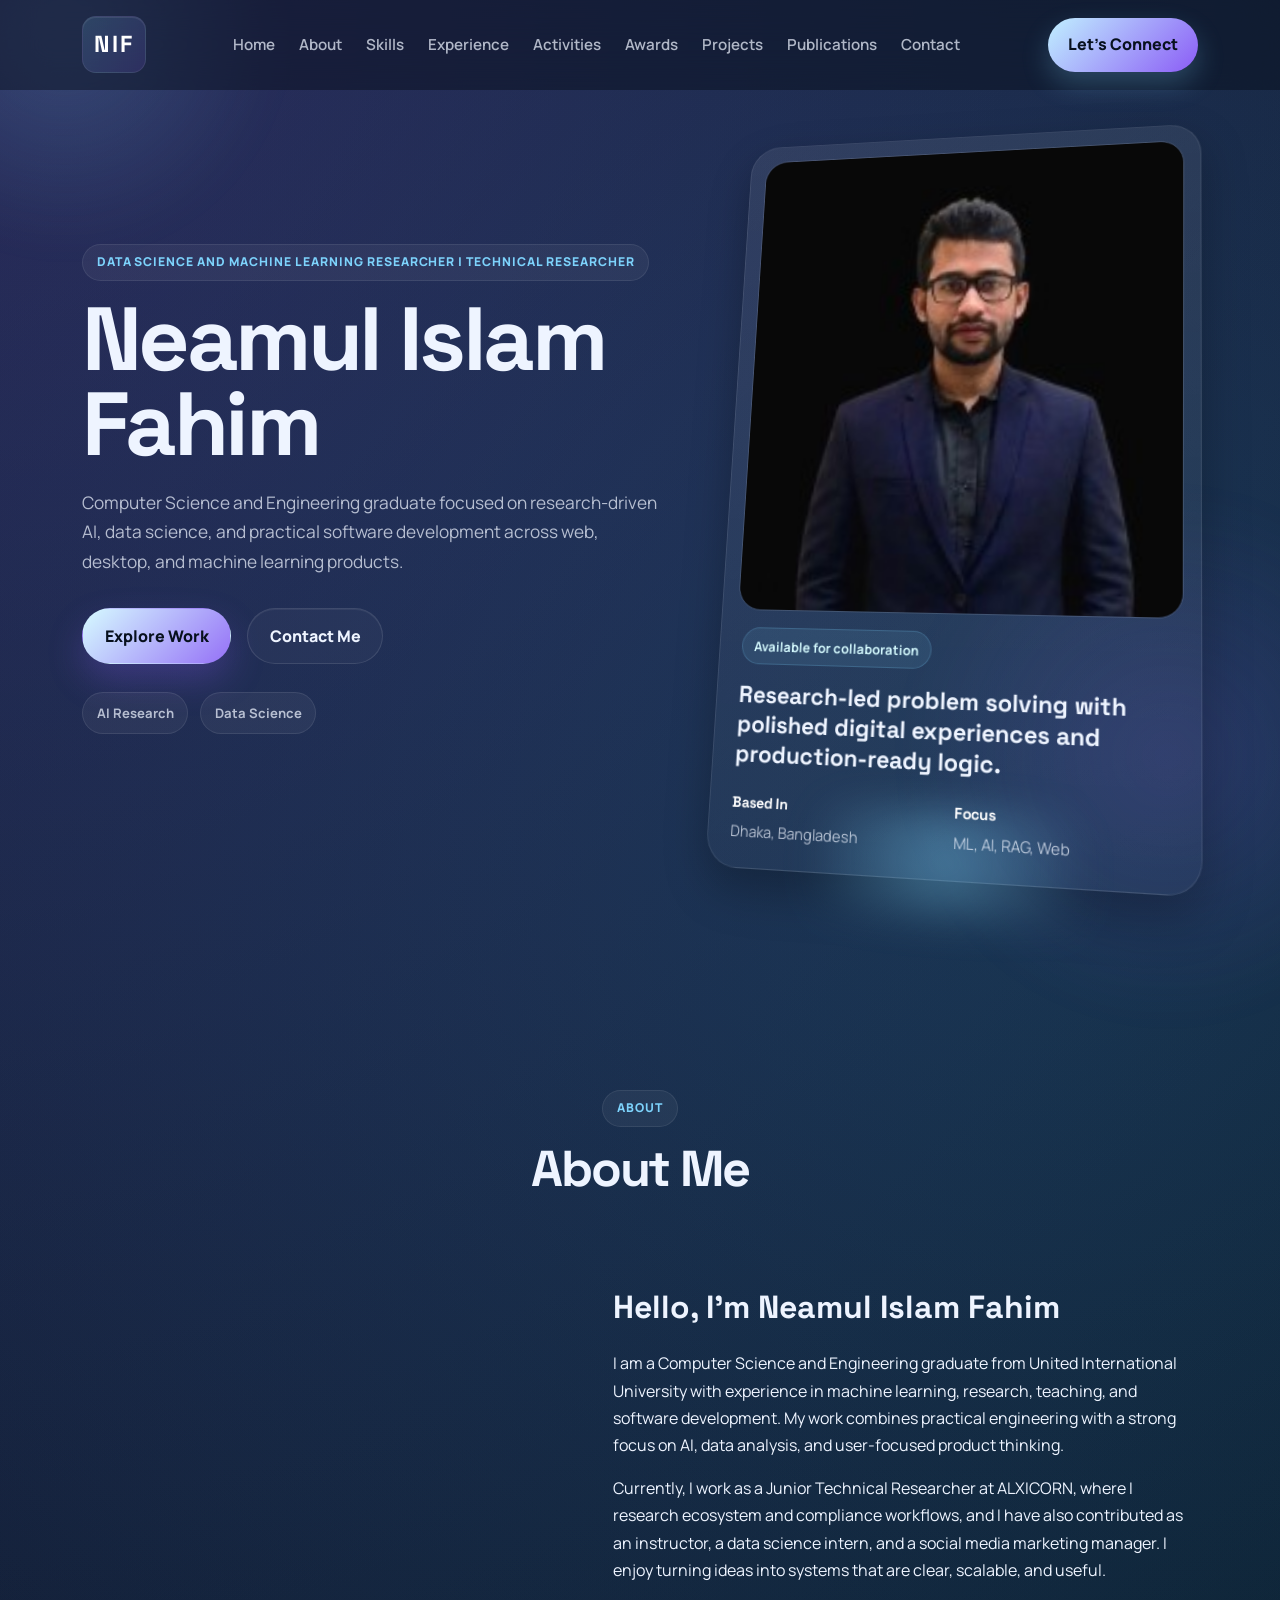
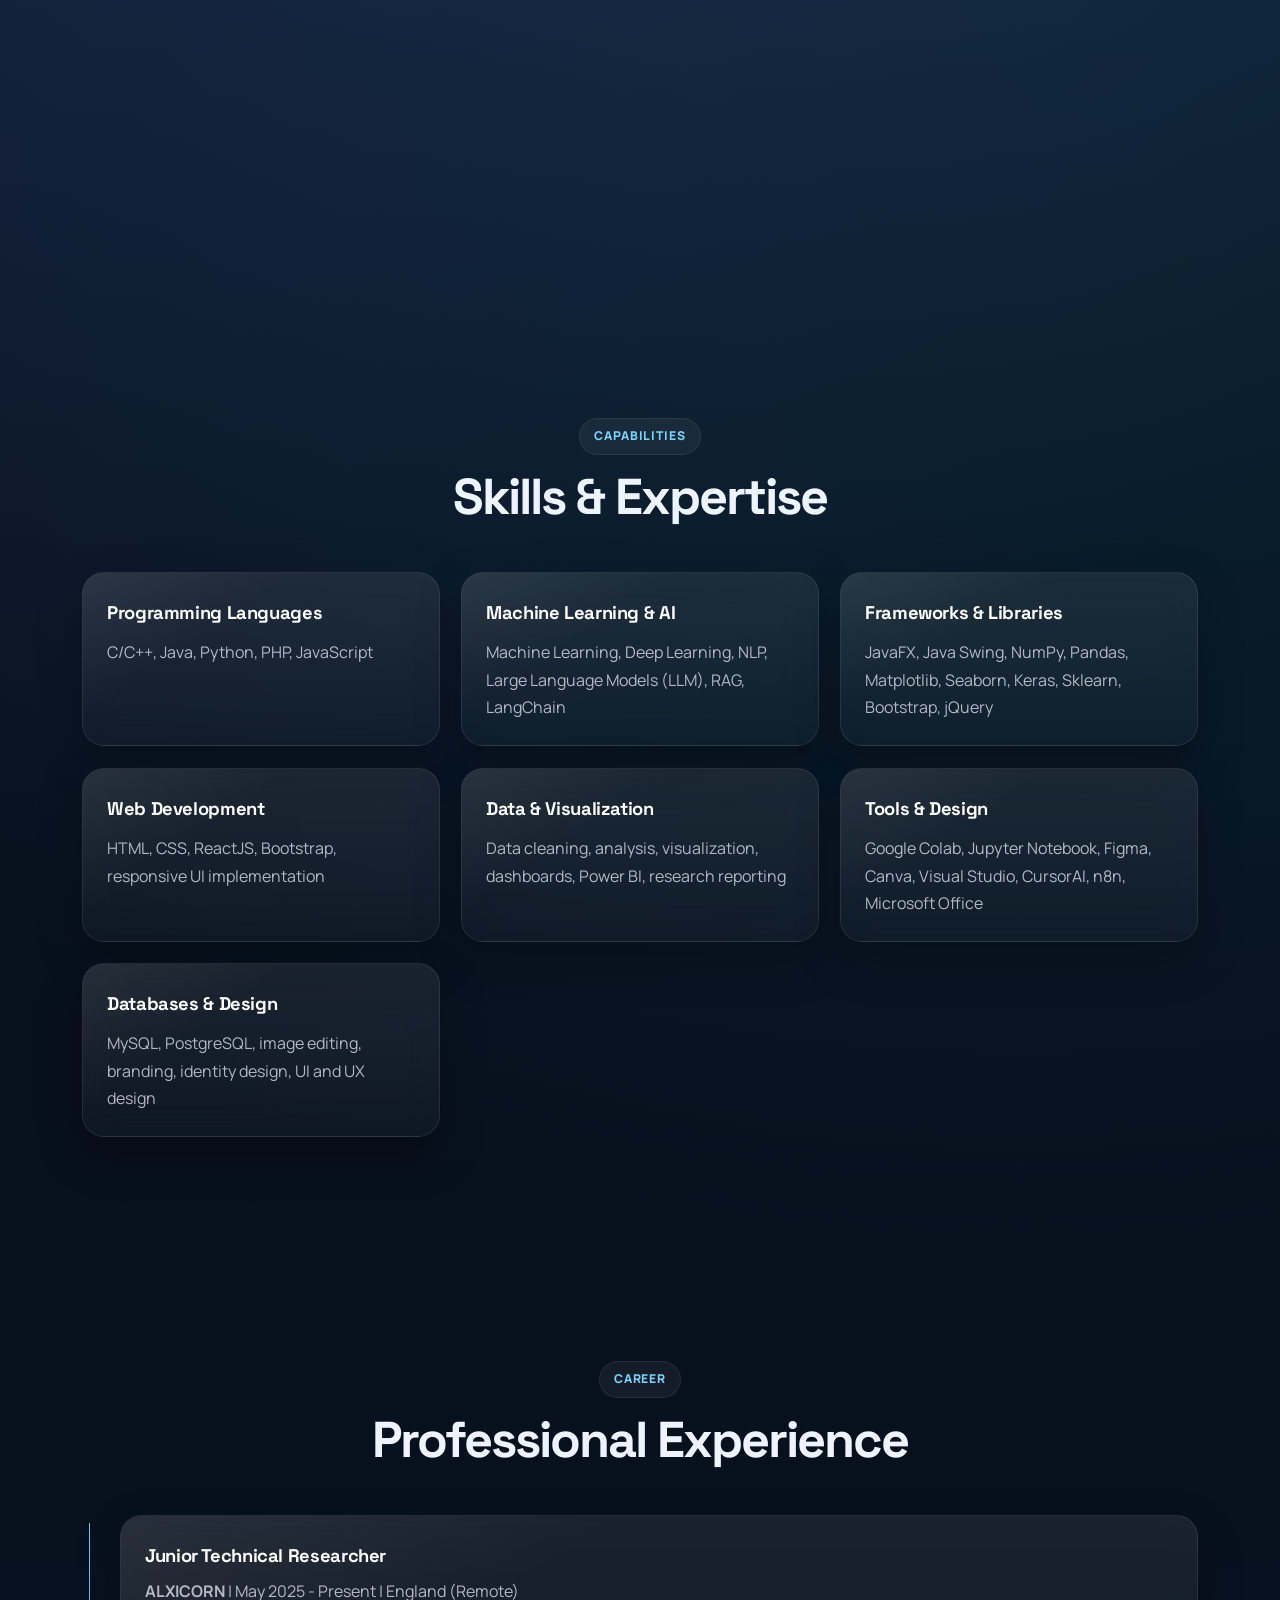
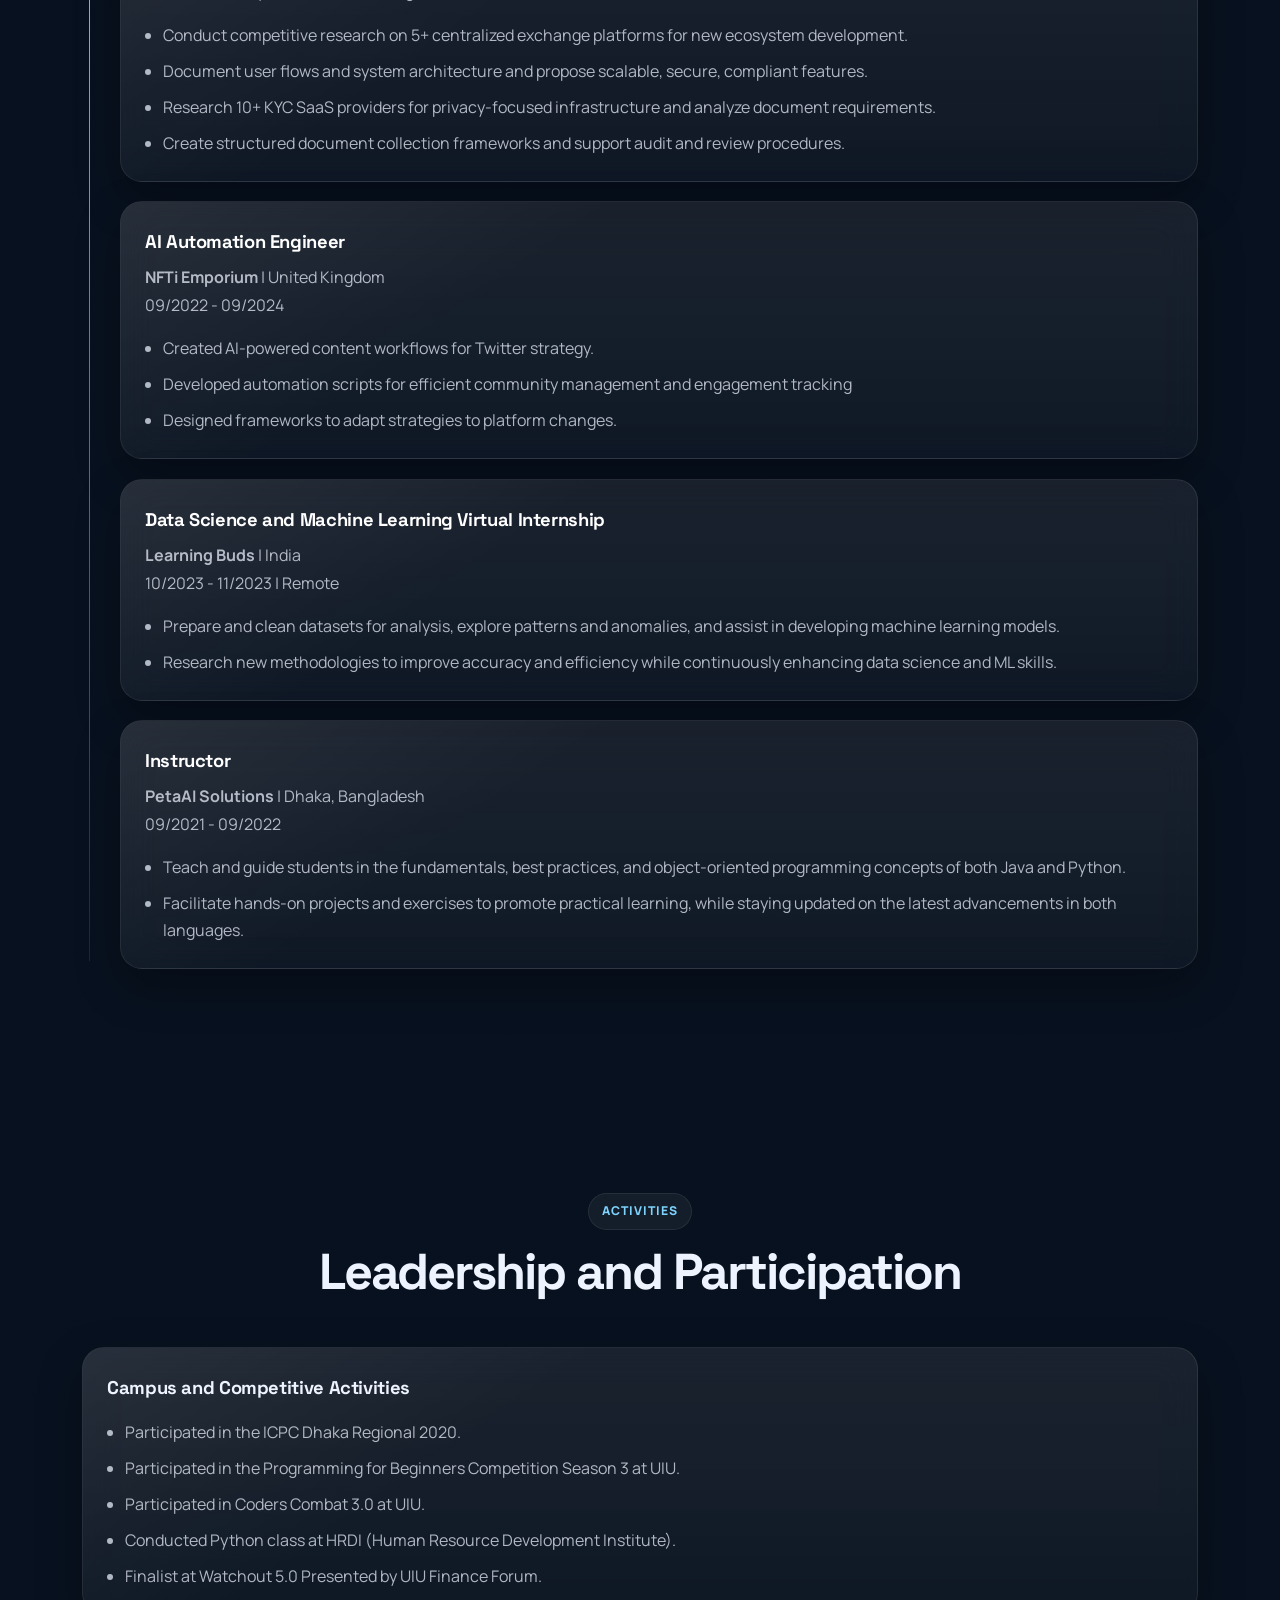
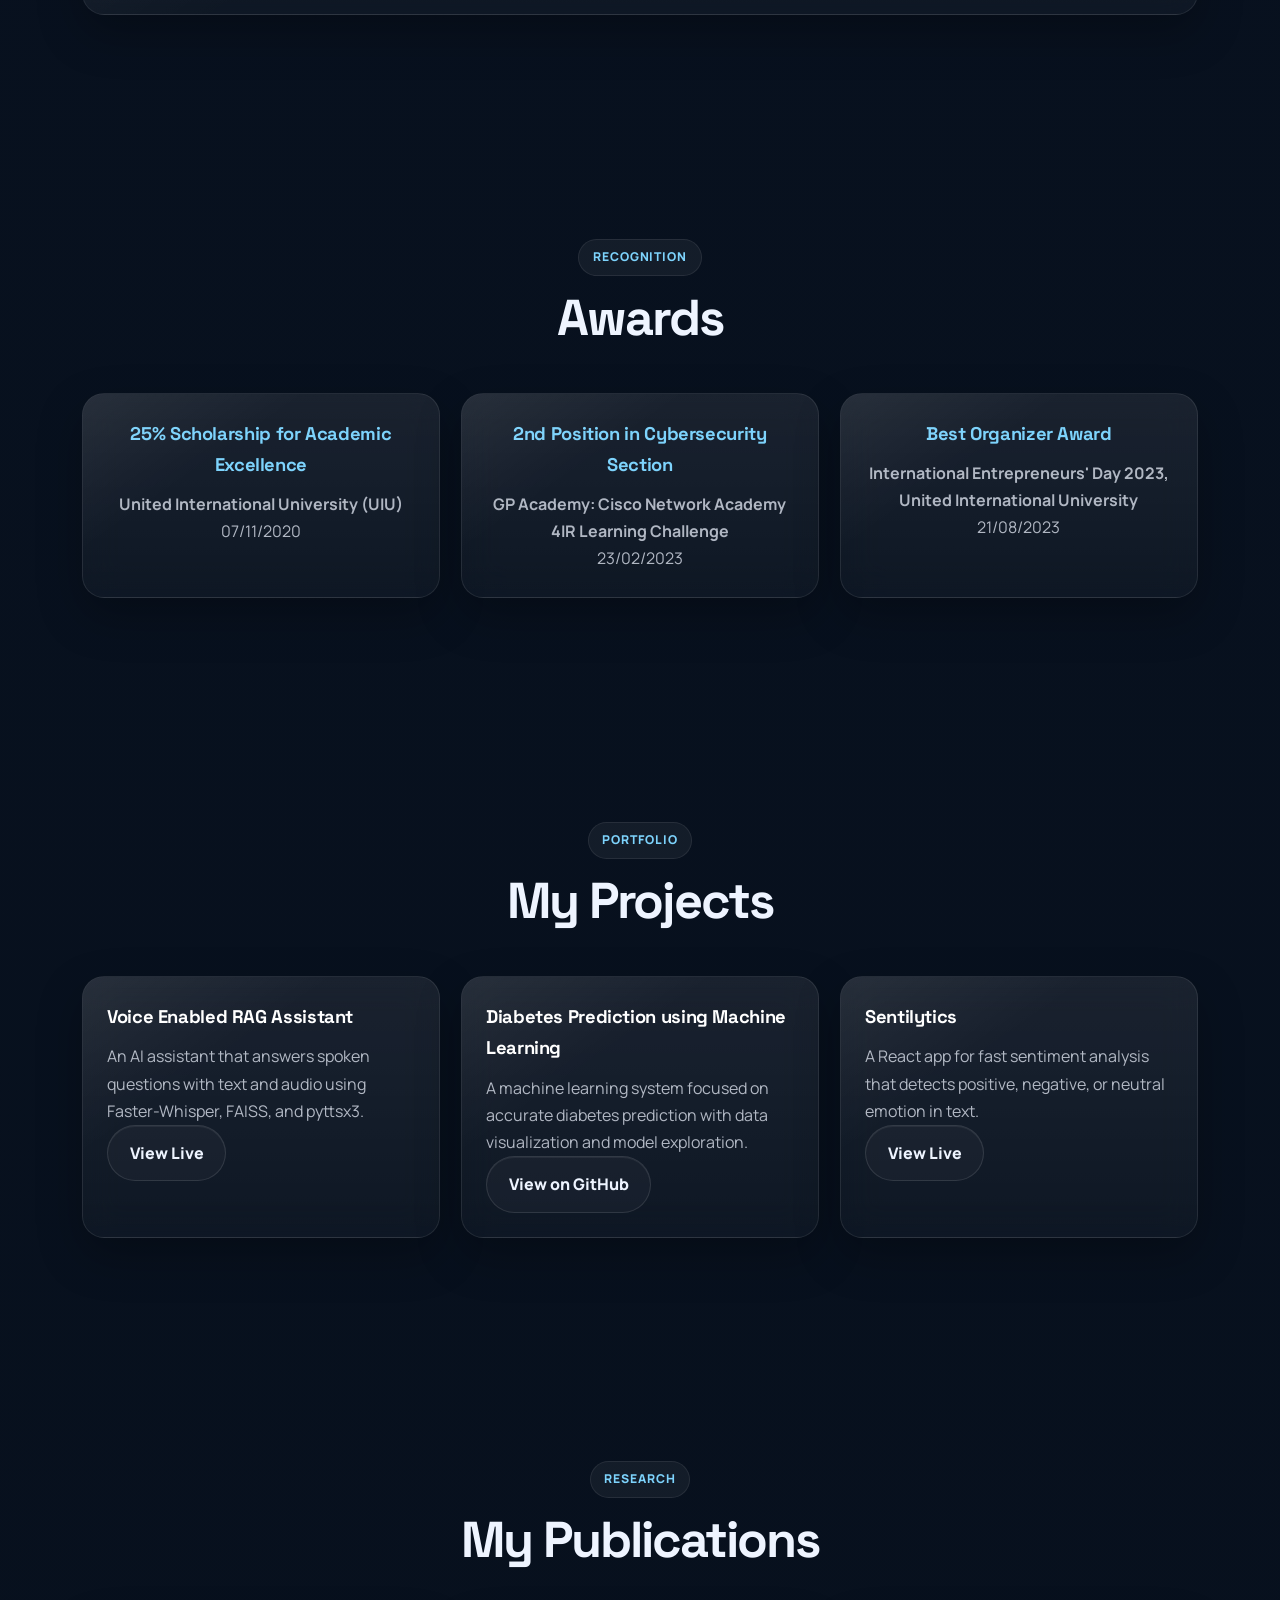
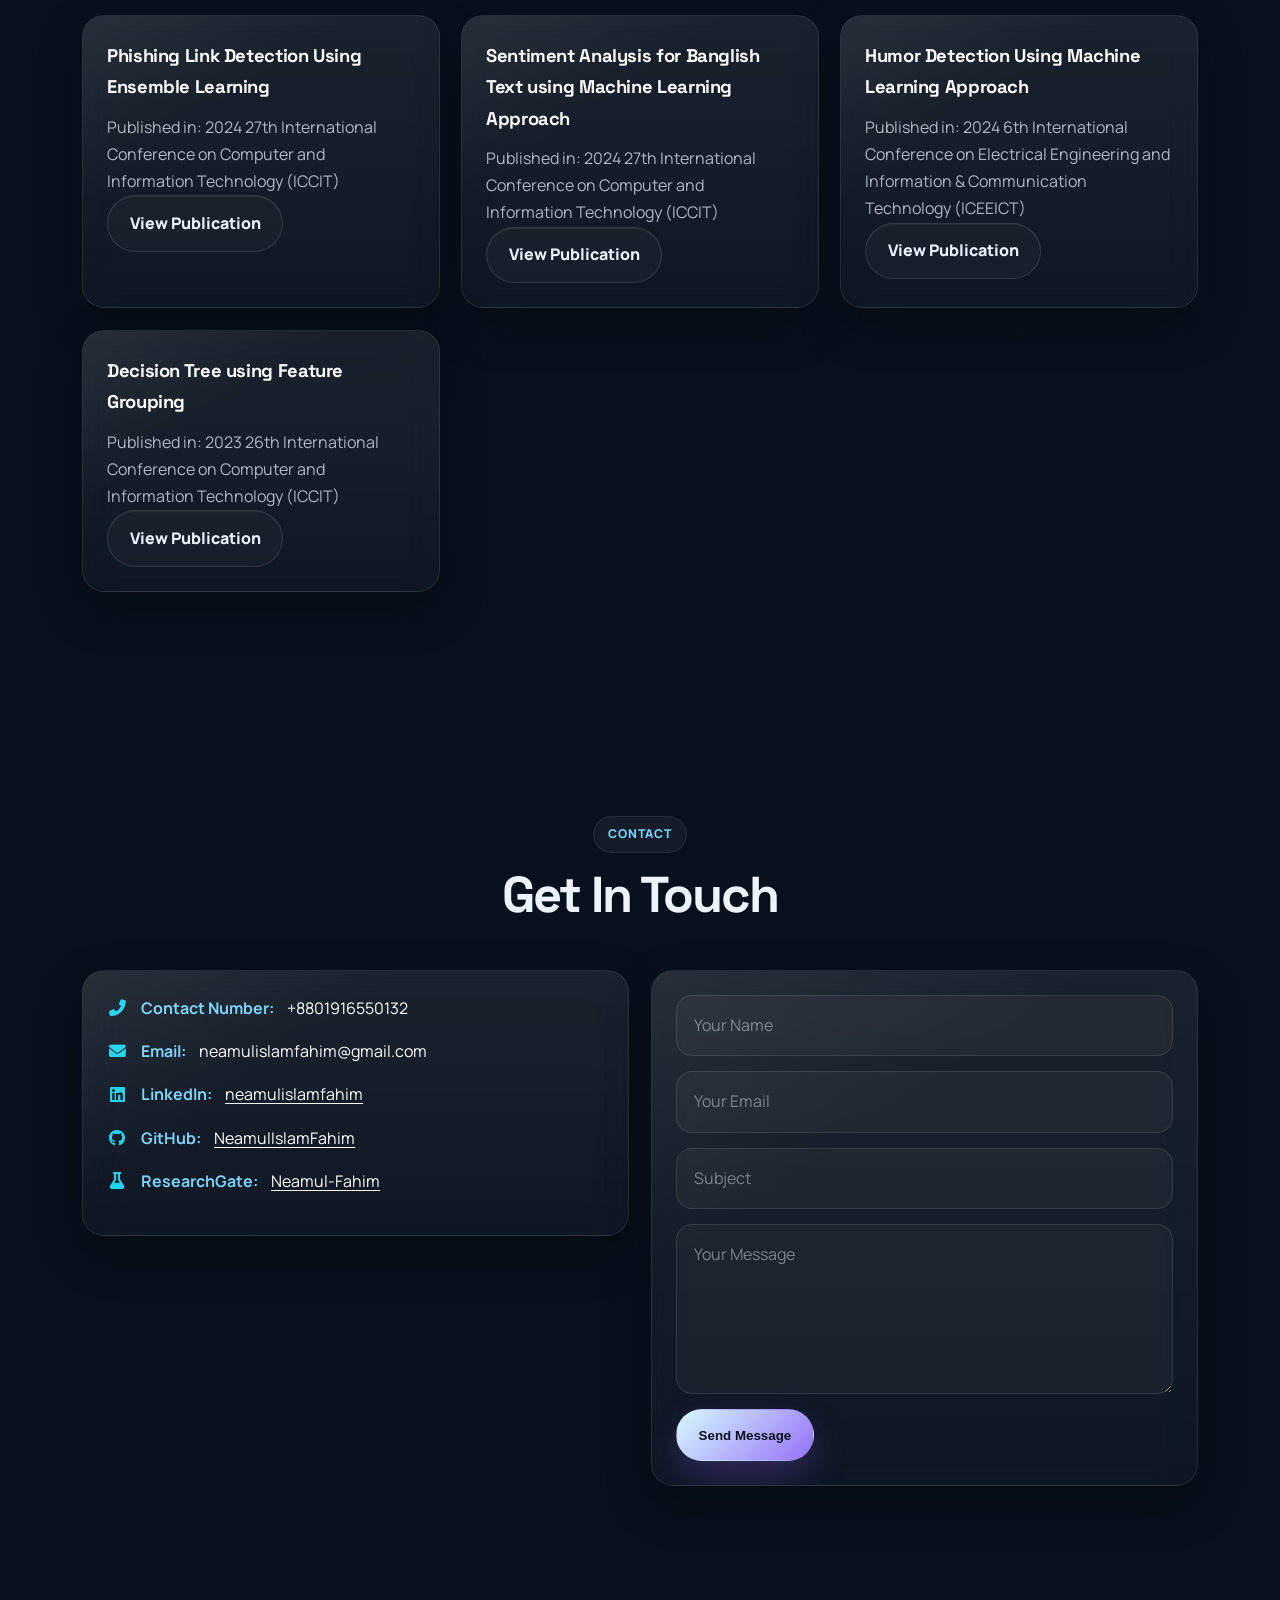
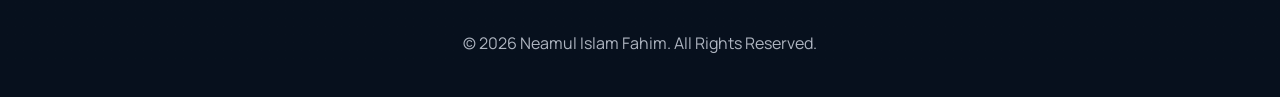
==== commit 46b77548: "Update index.html" ====
--- a/index.html
+++ b/index.html
@@ -171,13 +171,13 @@
                         </ul>
                     </div>
                     <div class="experience-item animated fadeInUp">
-                        <h4>Social Media Marketing Manager</h4>
+                        <h4>AI Automation Engineer</h4>
                         <p><strong>NFTi Emporium</strong> | United Kingdom</p>
                         <p>09/2022 - 09/2024</p>
                         <ul>
-                            <li>Develop and execute social media strategies, create engaging content, and manage online communities.</li>
-                            <li>Track performance using analytics, optimize campaigns, and stay updated on trends.</li>
-                            <li>Strong copywriting, communication, and adaptability to platform changes.</li>
+                            <li>Created AI-powered content workflows for Twitter strategy.</li>
+                            <li>Developed automation scripts for efficient community management and engagement tracking</li>
+                            <li>Designed frameworks to adapt strategies to platform changes.</li>
                         </ul>
                     </div>
                     <div class="experience-item animated fadeInUp">
